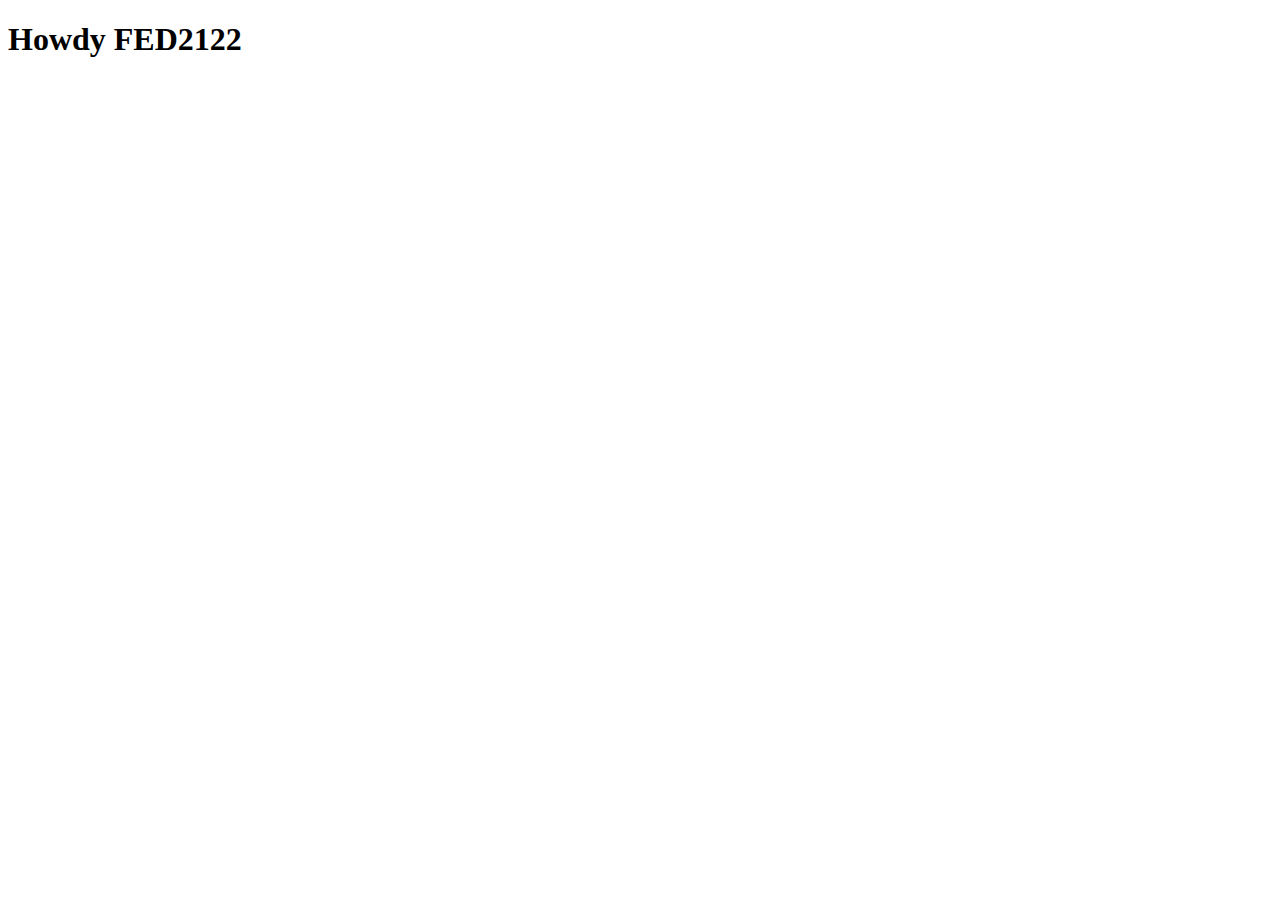
==== index.html @ b64064b4 "Add files via upload" ====
<!doctype html>
<html lang="nl">
	
<head>
	<meta charset="UTF-8">
	<meta name="author" content="jouw naam">
	<meta name="viewport" content="width=device-width, initial-scale=1">
	
	<title>Howdy FED2122</title>
	
	<link href="styles/style.css" rel="stylesheet">
	<link rel="icon" type="image/svg+xml" href="images/favicon.svg">
</head>

<body>
	<h1>Howdy FED2122</h1>

	<script src="scripts/script.js"></script>
</body>
	
</html>
---- styles/style.css ----
/* CSS Document */
*, *::after, *::before {
  box-sizing:border-box;  
}
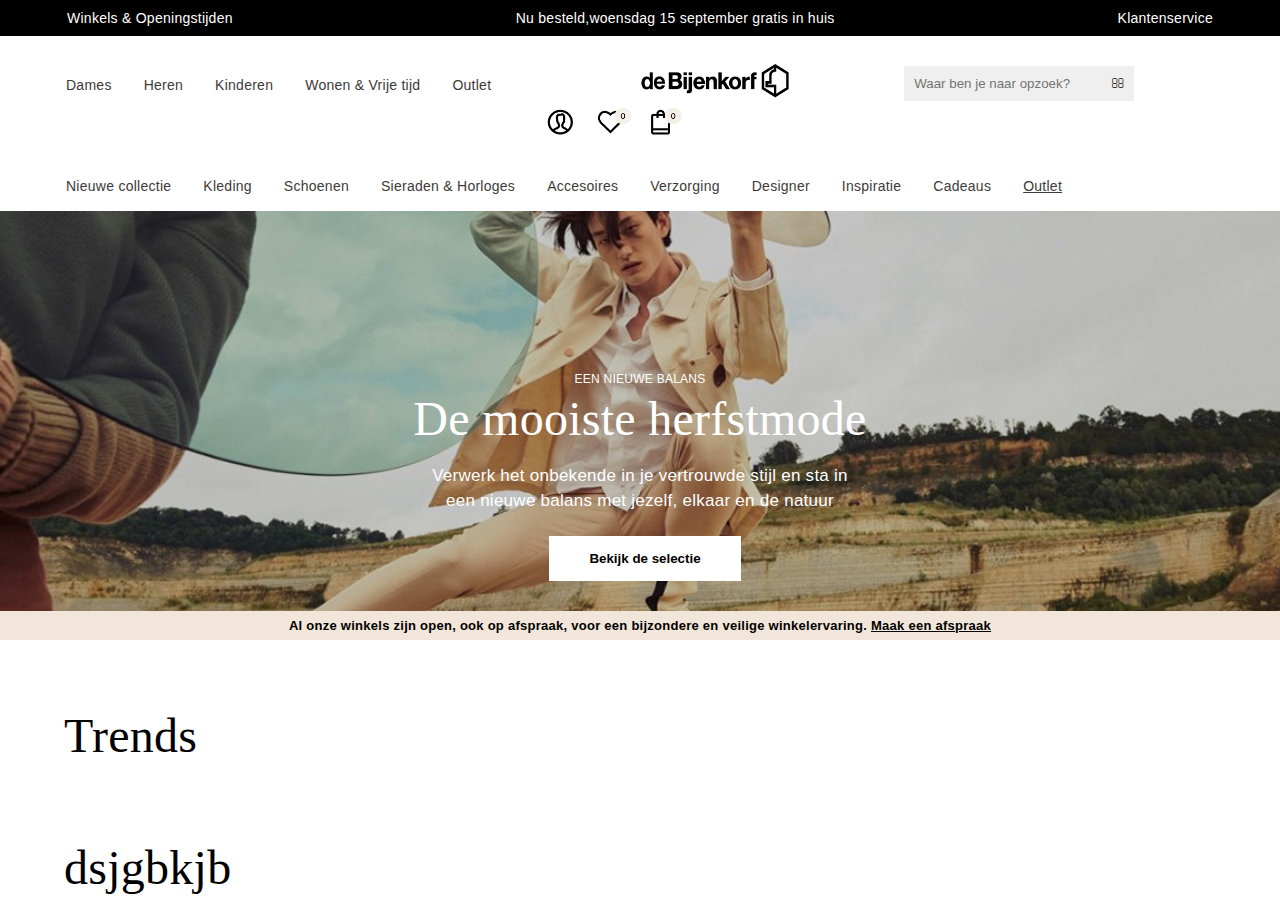
==== commit ba76f399: "Add files via upload" ====
--- a/index.html
+++ b/index.html
@@ -5,16 +5,67 @@
 	<meta charset="UTF-8">
 	<meta name="author" content="jouw naam">
 	<meta name="viewport" content="width=device-width, initial-scale=1">
-	
-	<title>Howdy FED2122</title>
-	
+	<title>Bijenkorf</title>
 	<link href="styles/style.css" rel="stylesheet">
 	<link rel="icon" type="image/svg+xml" href="images/favicon.svg">
+	<link rel="stylesheet" href="https://cdnjs.cloudflare.com/ajax/libs/font-awesome/4.7.0/css/font-awesome.min.css">
 </head>
 
 <body>
-	<h1>Howdy FED2122</h1>
+	<header>
+		<section class="top-section">
+			<a href="#">Winkels & Openingstijden</a>
+			<a href="#">Nu besteld,woensdag 15 september gratis in huis</a>
+			<a href="#">Klantenservice</a>
+		</section>
+		
+		<nav>
+			<a href="#">Dames</a>
+			<a href="#">Heren</a>
+			<a href="#">Kinderen</a>
+			<a href="#">Wonen & Vrije tijd</a>
+			<a href="#">Outlet</a>
+			<img src="images/bijenkorf-logo.png" class="logo">
+			<form>
+				<input type="text" placeholder="Waar ben je naar opzoek?" name="zoeken" class="search-bar">
+				<button type="submit"><i class="fa fa-search"></i></button>
+			</form>
+			<img src="images/nav-icons.png" class="nav-icons">
+		</nav>
 
+		<nav id="sub-nav">
+			<a href="#">Nieuwe collectie</a>
+			<a href="#">Kleding</a>
+			<a href="#">Schoenen</a>
+			<a href="#">Sieraden & Horloges</a>
+			<a href="#">Accesoires</a>
+			<a href="#">Verzorging</a>
+			<a href="#">Designer</a>
+			<a href="#">Inspiratie</a>
+			<a href="#">Cadeaus</a>
+			<a href="#"><u>Outlet</u></a>
+		</nav>
+	</header>
+	
+	<main>
+		<div class="container">
+			<img src="images/top-banner.png" id="top-banner">
+			<p id="new-balance-txt">een nieuwe balans</p>
+			<h1>De mooiste herfstmode</h1>
+			<p id="txt-under-h1">Verwerk het onbekende in je vertrouwde stijl en sta in een nieuwe balans met jezelf, elkaar en de natuur</p>
+			<button class="btn-check-selection">Bekijk de selectie</button>
+		</div>
+	</main>
+	<section>
+		Al onze winkels zijn open, ook op afspraak, voor een bijzondere en veilige winkelervaring. 
+		<a href="#">Maak een afspraak</a>
+	</section>
+	<div class="trends-container">
+		<h2>Trends</h2>
+	</div>
+	<div class="trends-container">
+		<h2>dsjgbkjb</h2>
+	</div>	
 	<script src="scripts/script.js"></script>
 </body>
 	
--- a/styles/style.css
+++ b/styles/style.css
@@ -1,5 +1,215 @@
 /* CSS Document */
 *, *::after, *::before {
   box-sizing:border-box;  
-}
-
+  margin: 0;
+  font-family: 'proxima-nova', sans-serif;
+}
+
+body {
+  margin: 0;
+  font-family: Proxima Nova,-apple-system,BlinkMacSystemFont,Segoe UI,Roboto,Helvetica Neue,Arial,sans-serif;
+  font-size: .8125rem;
+  font-weight: 400;
+  line-height: 1.5;
+  letter-spacing: .02em;
+  color: #3e3e3e;
+  background-color: #fff;
+}
+
+.top-section {
+  background-color: black;
+  display: flex;
+  justify-content: space-between;
+  margin-bottom: 25px;
+}
+
+.top-section a {
+  color: white;
+  text-align: center;
+  text-decoration: none;
+  font-family: 'proxima-nova', sans-serif;
+  font-size: .875rem;
+  line-height: 1.375rem;
+  font-weight: 300;
+  padding: 2px;
+  margin-left: 60px;
+  margin-right: 60px;
+}
+
+.top-section a:hover {
+  color: gray;
+}
+
+nav {
+  overflow: hidden;
+  margin-left: 50px;
+}
+
+nav a {
+  float: left;
+  color: #3e3a37;
+  text-align: center;
+  padding: 14px 16px;
+  text-decoration: none;
+  font-size: 14px;
+  font-family: 'proxima-nova', sans-serif;
+}
+
+nav a:hover {
+  color: gray;
+}
+
+.logo {
+  width: 170px;
+  height: 40px;
+  object-fit: cover;
+  margin-left: 10%;
+}
+
+.nav-icons {
+  display: inline-block;
+  width: 135px;
+  margin-left: 40px;
+}
+
+.topnav .search-container {
+  float: right;
+}
+
+.search-bar {
+  background-color: #EFEFEF;
+  border: none;
+  padding: 10px;
+  float: left;
+}
+
+form {
+  display: inline-block;
+  margin-left: 100px;
+}
+
+form button {
+  padding: 10px;
+  border: none;
+  border-left: none;
+  cursor: pointer;
+  float: left;
+}
+
+.search-logo {
+  width: 20px;
+}
+
+#sub-nav {
+  margin-top: 20px;
+}
+
+.container {
+  width: 100%;
+  height: 400px;
+  background-color: black;
+}
+
+#top-banner {
+  width: 100%;
+  height: 400px;
+  object-fit: cover;
+  opacity: 0.8;
+}
+
+main {
+  position: relative;
+}
+
+#new-balance-txt {
+  position: absolute;
+  top: 42%;
+  left: 50%;
+  transform: translate(-50%, -50%);
+  color: white;
+  font-size: 12px;
+  text-transform: uppercase;
+}
+
+main h1 {
+  position: absolute;
+  font-family: 'Times New Roman', Times, serif;
+  text-decoration: none;
+  font-weight: 400;
+  font-size: 3rem;
+  top: 52%;
+  left: 50%;
+  transform: translate(-50%, -50%);
+  color: white;
+}
+
+#txt-under-h1 {
+  position: absolute;
+  text-decoration: none;
+  text-align: center;
+  top: 63%;
+  width: 35%;
+  left: 50%;
+  transform: translate(-50%);
+  color: white;
+  font-size: 17px;
+}
+
+.btn-check-selection {
+  position: absolute;
+  background-color: white;
+  color: black;
+  border: none;
+  cursor: pointer;
+  margin: 5px;
+  padding: 15px;
+  top: 80%;
+  width: 15%;
+  left: 50%;
+  transform: translate(-50%);
+  display: inline-block;
+  justify-content: center;
+  font-weight: bold;
+}
+
+.btn-check-selection:hover {
+  background-color: rgb(219, 219, 219);
+  transition: .3s ease;
+}
+
+section {
+  background-color: #f1e6d9; 
+  width: 100%; 
+  padding: 5px;
+  text-align: center;
+  font-weight: bold;
+  color: black;
+}
+
+section a {
+color: black;
+}
+
+section a:hover {
+  color: grey;
+}
+
+.trends-container {
+  width: 80%;
+  position: relative;
+  left: 5%;
+  margin-top: 60px;
+  font-size: 2rem;
+}
+
+.trends-container h2 {
+  font-family: 'Times New Roman', Times, serif;
+  color: black;
+  font-weight: 400;
+}
+
+
+/* .topnav a.active {
+  background-color: #04AA6D;
+  color: white;
+} */
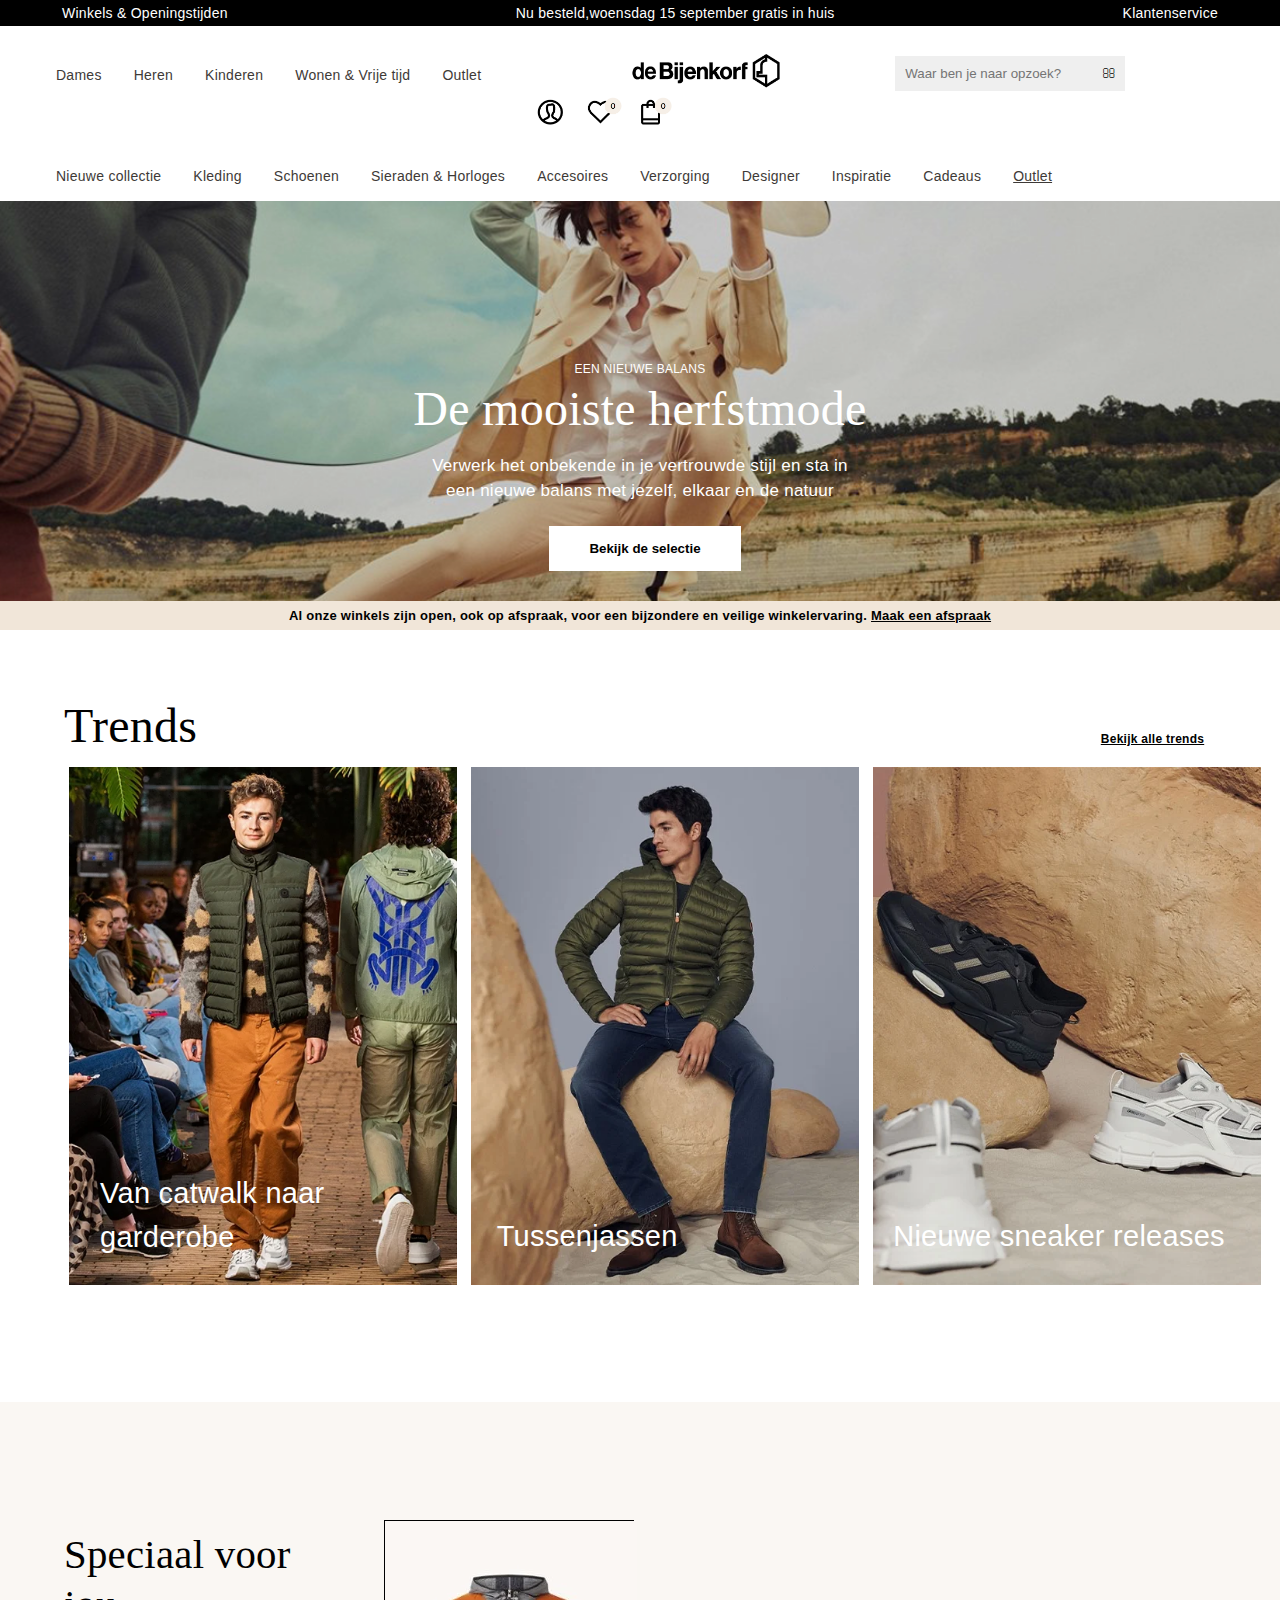
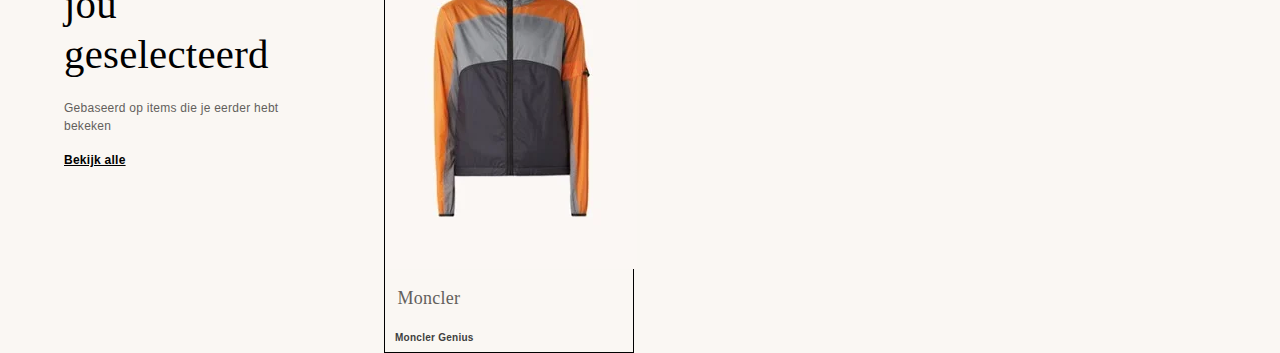
==== commit 6599bd0c: "Add files via upload" ====
--- a/index.html
+++ b/index.html
@@ -13,59 +13,106 @@
 
 <body>
 	<header>
-		<section class="top-section">
+		<section>
 			<a href="#">Winkels & Openingstijden</a>
 			<a href="#">Nu besteld,woensdag 15 september gratis in huis</a>
 			<a href="#">Klantenservice</a>
 		</section>
 		
 		<nav>
-			<a href="#">Dames</a>
-			<a href="#">Heren</a>
-			<a href="#">Kinderen</a>
-			<a href="#">Wonen & Vrije tijd</a>
-			<a href="#">Outlet</a>
-			<img src="images/bijenkorf-logo.png" class="logo">
-			<form>
-				<input type="text" placeholder="Waar ben je naar opzoek?" name="zoeken" class="search-bar">
-				<button type="submit"><i class="fa fa-search"></i></button>
-			</form>
-			<img src="images/nav-icons.png" class="nav-icons">
+			<ul>
+				<li><a href="#">Dames</a></li>
+				<li><a href="#">Heren</a></li>
+				<li><a href="#">Kinderen</a></li>
+				<li><a href="#">Wonen & Vrije tijd</a></li>
+				<li><a href="#">Outlet</a></li>
+				<li><img src="images/bijenkorf-logo.png" class="logo"></li>
+				<li>
+					<form>
+						<input type="text" placeholder="Waar ben je naar opzoek?" name="zoeken" class="search-bar">
+						<button type="submit"><i class="fa fa-search"></i></button>
+					</form>
+				</li>
+				<li><img src="images/nav-icons.png" class="nav-icons"></li>
+			</ul>
 		</nav>
 
-		<nav id="sub-nav">
-			<a href="#">Nieuwe collectie</a>
-			<a href="#">Kleding</a>
-			<a href="#">Schoenen</a>
-			<a href="#">Sieraden & Horloges</a>
-			<a href="#">Accesoires</a>
-			<a href="#">Verzorging</a>
-			<a href="#">Designer</a>
-			<a href="#">Inspiratie</a>
-			<a href="#">Cadeaus</a>
-			<a href="#"><u>Outlet</u></a>
+		<nav>
+			<ul>
+				<li><a href="#">Nieuwe collectie</a></li>
+				<li><a href="#">Kleding</a></li>
+				<li><a href="#">Schoenen</a></li>
+				<li><a href="#">Sieraden & Horloges</a></li>
+				<li><a href="#">Accesoires</a></li>
+				<li><a href="#">Verzorging</a></li>
+				<li><a href="#">Designer</a></li>
+				<li><a href="#">Inspiratie</a></li>
+				<li><a href="#">Cadeaus</a></li>
+				<li><a href="#"><u>Outlet</u></a></li>
+			</ul>
 		</nav>
 	</header>
 	
 	<main>
-		<div class="container">
+		<div>
 			<img src="images/top-banner.png" id="top-banner">
-			<p id="new-balance-txt">een nieuwe balans</p>
-			<h1>De mooiste herfstmode</h1>
-			<p id="txt-under-h1">Verwerk het onbekende in je vertrouwde stijl en sta in een nieuwe balans met jezelf, elkaar en de natuur</p>
-			<button class="btn-check-selection">Bekijk de selectie</button>
+			<span>
+				<p>een nieuwe balans</p>
+				<h1>De mooiste herfstmode</h1>
+				<p>Verwerk het onbekende in je vertrouwde stijl en sta in een nieuwe balans met jezelf, elkaar en de natuur</p>
+				<button class="btn-check-selection">Bekijk de selectie</button>
+			</span>
 		</div>
+
+		<section>
+			<p>Al onze winkels zijn open, ook op afspraak, voor een bijzondere en veilige winkelervaring.</p> 
+			<a href="#">Maak een afspraak</a>
+		</section>
+
+		<div>
+			<h2>Trends</h2>
+			<a href="#">Bekijk alle trends</a>
+		</div>
+
+		<section>
+			<!-- <div class="trend-one"> -->
+				<p>Van catwalk naar garderobe</p>
+				<img src="images/trends-item1.png">
+				
+			<!-- </div> -->
+			<!-- <div class="trend-two"> -->
+				<p>Tussenjassen</p>
+				<img src="images/trends-item2.png">
+				
+			<!-- </div> -->
+			<!-- <div class="trend-three"> -->
+				<p>Nieuwe sneaker releases</p>
+				<img src="images/trends-item3.png">
+				
+			<!-- </div> -->
+		</section>
+
+		<section>
+			<h2>Speciaal voor jou geselecteerd</h2>
+			<p>Gebaseerd op items die je eerder hebt bekeken</p>
+			<a href="#">Bekijk alle</a>
+			<div>
+				<img src="images/special4you-imgs/jacket.png">
+				<p>Moncler</p>
+				<b>Moncler Genius</b>
+			</div>
+			<!-- <div>
+				<img src="images/special4you-imgs/short.png">
+				<p>Versace</p>
+				<b>Zwemshorts met logoband en steekzakken</b>
+			</div> -->
+			<!-- <div>
+				<img src="images/special4you-imgs/sandals.png">
+			</div> -->
+		</section>
+
 	</main>
-	<section>
-		Al onze winkels zijn open, ook op afspraak, voor een bijzondere en veilige winkelervaring. 
-		<a href="#">Maak een afspraak</a>
-	</section>
-	<div class="trends-container">
-		<h2>Trends</h2>
-	</div>
-	<div class="trends-container">
-		<h2>dsjgbkjb</h2>
-	</div>	
+	
 	<script src="scripts/script.js"></script>
 </body>
 	
--- a/styles/style.css
+++ b/styles/style.css
@@ -16,14 +16,14 @@
   background-color: #fff;
 }
 
-.top-section {
+section:nth-child(1) {
   background-color: black;
   display: flex;
   justify-content: space-between;
   margin-bottom: 25px;
 }
 
-.top-section a {
+section:nth-child(1) a {
   color: white;
   text-align: center;
   text-decoration: none;
@@ -36,13 +36,12 @@
   margin-right: 60px;
 }
 
-.top-section a:hover {
+section:nth-child(1) a:hover {
   color: gray;
 }
 
 nav {
   overflow: hidden;
-  margin-left: 50px;
 }
 
 nav a {
@@ -55,6 +54,10 @@
   font-family: 'proxima-nova', sans-serif;
 }
 
+li {
+  display: inline;
+}
+
 nav a:hover {
   color: gray;
 }
@@ -100,14 +103,15 @@
   width: 20px;
 }
 
-#sub-nav {
+nav:nth-child(3) {
   margin-top: 20px;
 }
 
-.container {
+div:nth-child(1) {
   width: 100%;
   height: 400px;
   background-color: black;
+  position: relative;
 }
 
 #top-banner {
@@ -117,11 +121,7 @@
   opacity: 0.8;
 }
 
-main {
-  position: relative;
-}
-
-#new-balance-txt {
+span p:nth-child(1) {
   position: absolute;
   top: 42%;
   left: 50%;
@@ -131,7 +131,7 @@
   text-transform: uppercase;
 }
 
-main h1 {
+span h1 {
   position: absolute;
   font-family: 'Times New Roman', Times, serif;
   text-decoration: none;
@@ -143,7 +143,7 @@
   color: white;
 }
 
-#txt-under-h1 {
+span p:nth-child(3) {
   position: absolute;
   text-decoration: none;
   text-align: center;
@@ -177,7 +177,7 @@
   transition: .3s ease;
 }
 
-section {
+section:nth-child(2) {
   background-color: #f1e6d9; 
   width: 100%; 
   padding: 5px;
@@ -186,30 +186,149 @@
   color: black;
 }
 
+section:nth-child(2) p {
+  display: inline;
+}
+
 section a {
 color: black;
 }
 
-section a:hover {
+section:nth-child(2) a:hover {
   color: grey;
 }
 
-.trends-container {
-  width: 80%;
+div:nth-child(3) {
+  display: flex;
+  width: 81%;
   position: relative;
   left: 5%;
   margin-top: 60px;
   font-size: 2rem;
 }
 
-.trends-container h2 {
+div:nth-child(3) h2 {
   font-family: 'Times New Roman', Times, serif;
   color: black;
   font-weight: 400;
 }
 
-
-/* .topnav a.active {
-  background-color: #04AA6D;
-  color: white;
-} */
+div:nth-child(3) a {
+  position: absolute; 
+  font-size: 12px;
+  margin-top: 40px;
+  left: 100%;
+  width: 115px;
+  color: black;
+  font-weight: bold;
+}
+
+div:nth-child(3) a:hover {
+  color: gray;
+}
+
+section:nth-child(4) {
+  position: absolute;
+  left: 5%;
+}
+
+section:nth-child(4) img {
+  /* position: relative; */
+  width: 398px;
+  padding: 5px;
+  /* filter: brightness(80%); */
+}
+
+section:nth-child(4) p {
+  position: absolute;
+}
+
+section:nth-child(4) p:nth-child(1) {
+  top: 77%;
+  left: 3%;
+  color: white;
+  font-size: 29px;
+  width: 20%;
+}
+
+section:nth-child(4) p:nth-child(3) {
+  top: 85%;
+  left: 36%;
+  color: white;
+  font-size: 29px;
+}
+
+section:nth-child(4) p:nth-child(5) {
+  top: 85%;
+  left: 69%;
+  color: white;
+  font-size: 29px;
+}
+
+section:nth-child(5) {
+  /* display: flex; */
+  width: 100%;
+  position: relative;
+  margin-top: 50%;
+  font-size: 1.7rem;
+  background-color: #FAF7F3;
+  /* padding-top: 100px; */
+}
+
+section:nth-child(5) h2 {
+  position: relative;
+  font-family: 'Times New Roman', Times, serif;
+  color: black;
+  font-weight: 400;
+  left: 5%;
+  width: 20.5%;
+  line-height: 50px;
+  padding-top: 10%;
+}
+
+section:nth-child(5) p {
+  font-size: 12px;
+  position: relative;
+  color: #635f5c;
+  left: 5%;
+  margin-top: 1.5%;
+  width: 19%;
+}
+
+section:nth-child(5) a {
+  font-size: 12px;
+  position: relative;
+  color: black;
+  left: 5%;
+  margin-top: 13%;
+  font-weight: bold;
+}
+
+section:nth-child(5) div {
+  border: 1px solid black;
+  width: 250px;
+  /* display: inline-block; */
+  margin-left: 30%;
+  margin-top: -20%;
+}
+
+section:nth-child(5) div p {
+  font-family: 'Times New Roman', Times, serif;
+  font-size: 18px;
+}
+
+section:nth-child(5) div:nth-child(1) {
+  /* border: 1px solid black; */
+  width: 250px;
+  /* display: inline-block; */
+  margin-left: 50%;
+  margin-top: -20%;
+}
+
+
+section:nth-child(5) div b{
+  font-size: 10px;
+  margin-left: 10px;
+}
+
+
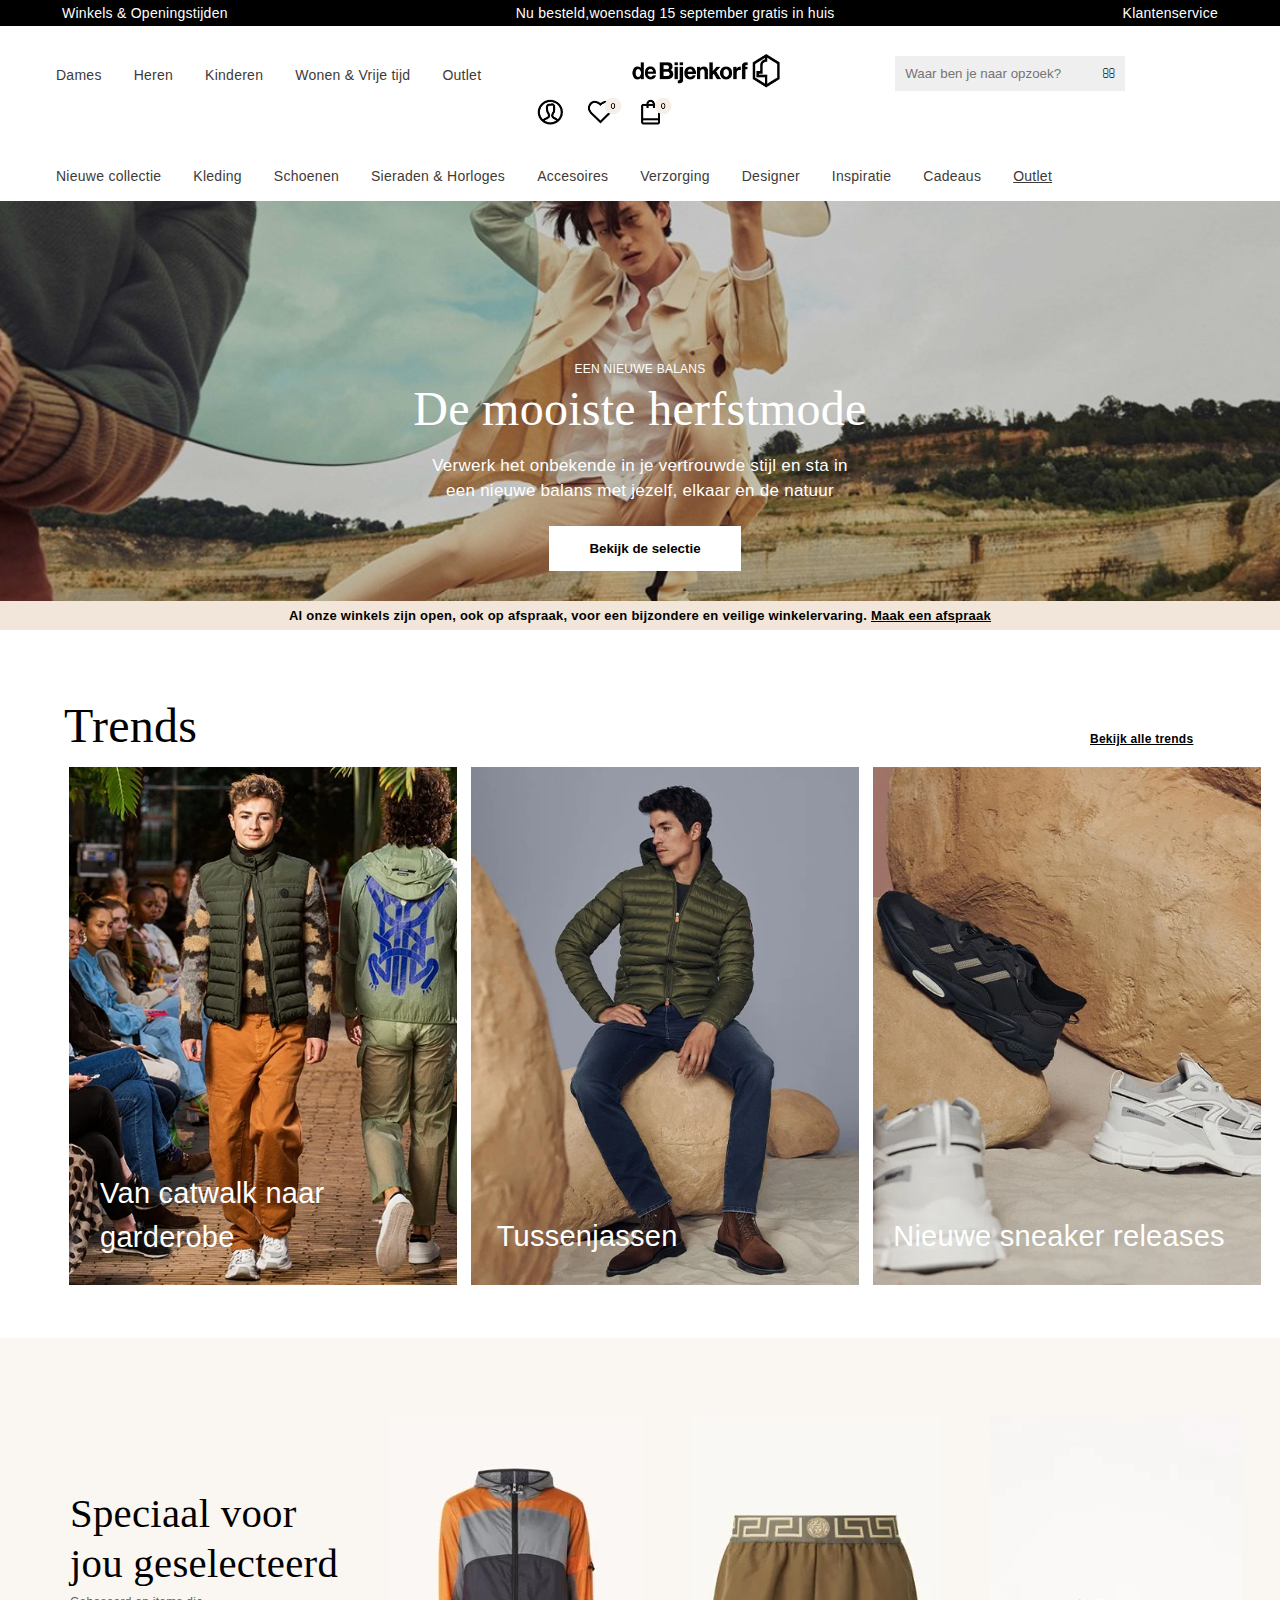
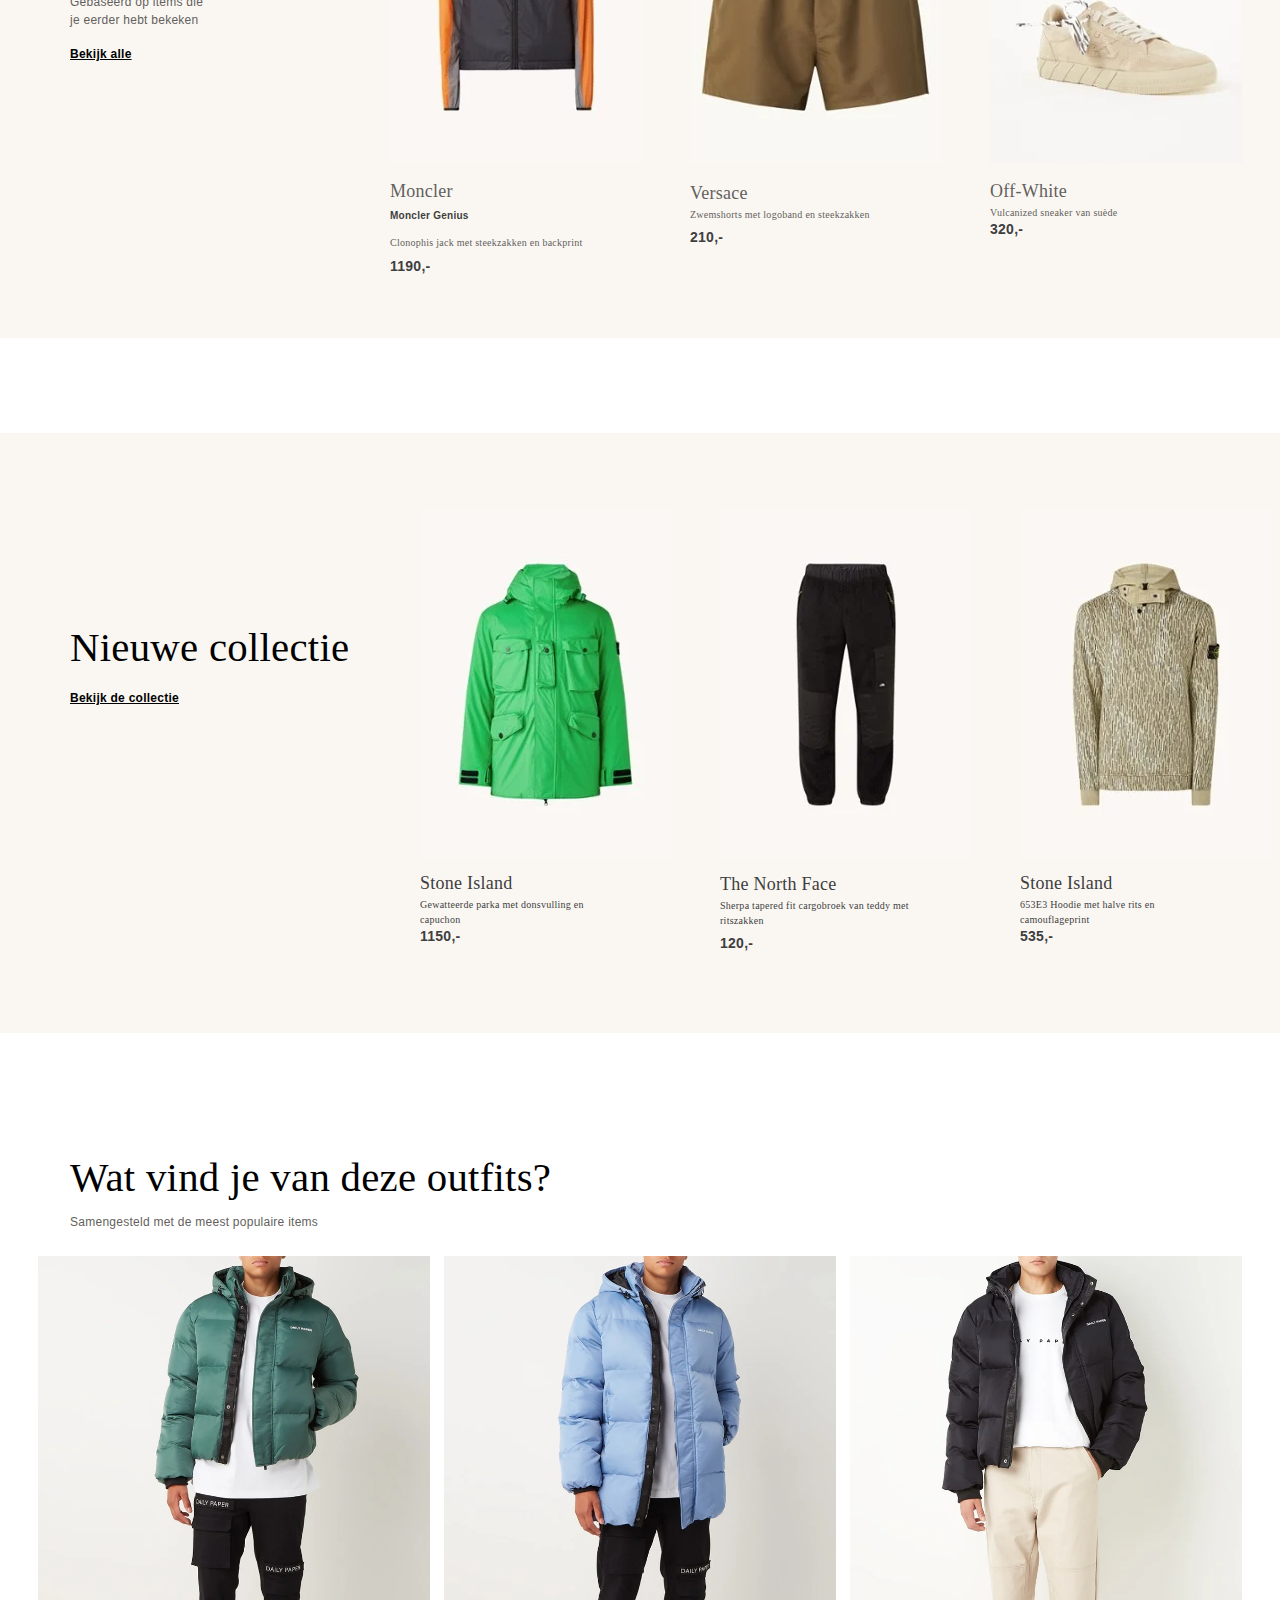
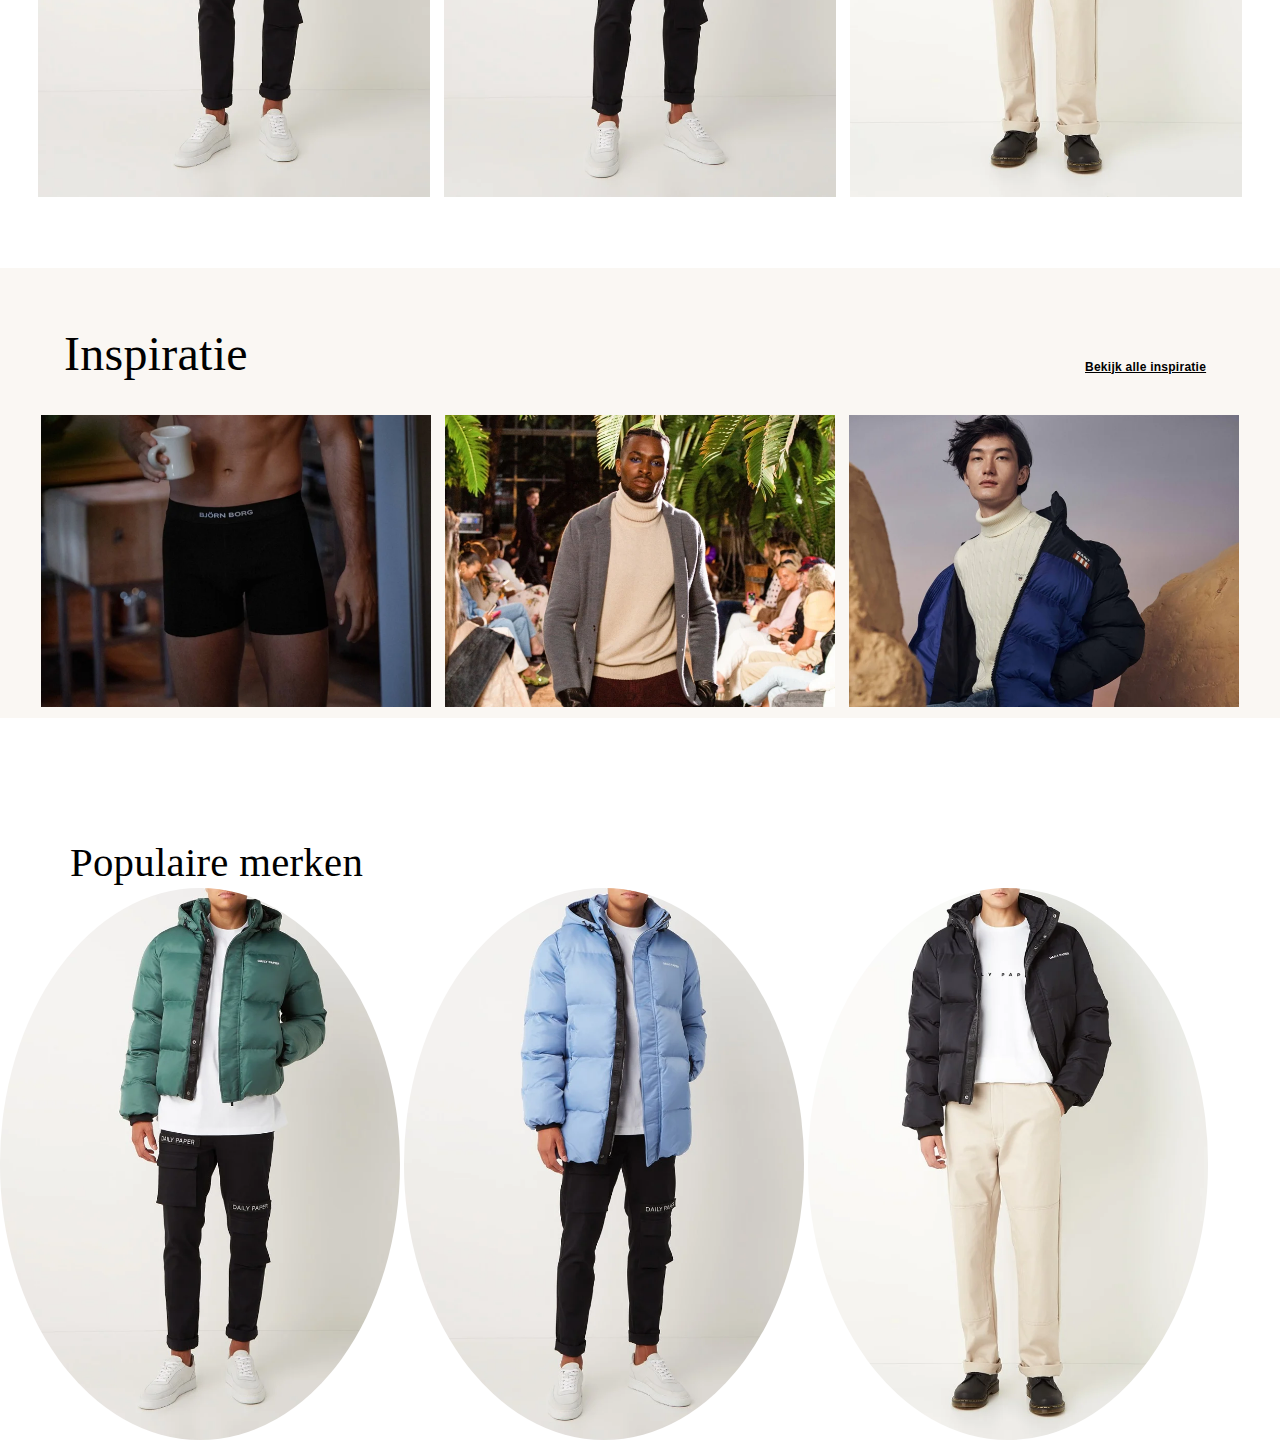
==== commit 0236922a: "Add files via upload" ====
--- a/index.html
+++ b/index.html
@@ -75,42 +75,103 @@
 		</div>
 
 		<section>
-			<!-- <div class="trend-one"> -->
-				<p>Van catwalk naar garderobe</p>
-				<img src="images/trends-item1.png">
+			<p>Van catwalk naar garderobe</p>
+			<img src="images/trends-item1.png">
 				
-			<!-- </div> -->
-			<!-- <div class="trend-two"> -->
-				<p>Tussenjassen</p>
-				<img src="images/trends-item2.png">
+			<p>Tussenjassen</p>
+			<img src="images/trends-item2.png">
 				
-			<!-- </div> -->
-			<!-- <div class="trend-three"> -->
-				<p>Nieuwe sneaker releases</p>
-				<img src="images/trends-item3.png">
-				
-			<!-- </div> -->
+			<p>Nieuwe sneaker releases</p>
+			<img src="images/trends-item3.png">
 		</section>
 
 		<section>
-			<h2>Speciaal voor jou geselecteerd</h2>
-			<p>Gebaseerd op items die je eerder hebt bekeken</p>
-			<a href="#">Bekijk alle</a>
+			<article>
+				<h2>Speciaal voor jou geselecteerd</h2>
+				<p>Gebaseerd op items die je eerder hebt bekeken</p>
+				<a href="#">Bekijk alle</a>
+			</article>
 			<div>
 				<img src="images/special4you-imgs/jacket.png">
 				<p>Moncler</p>
 				<b>Moncler Genius</b>
+				<p>Clonophis jack met steekzakken en backprint</p>
+				<b>1190,-</b>
 			</div>
-			<!-- <div>
+			<div>
 				<img src="images/special4you-imgs/short.png">
 				<p>Versace</p>
-				<b>Zwemshorts met logoband en steekzakken</b>
-			</div> -->
-			<!-- <div>
-				<img src="images/special4you-imgs/sandals.png">
-			</div> -->
+				<p>Zwemshorts met logoband en steekzakken</p>
+				<b>210,-</b>
+			</div>
+			<div>
+				<img src="images/special4you-imgs/shoes.png">
+				<p>Off-White</p>
+				<p>Vulcanized sneaker van suède</p>
+				<b>320,-</b>
+			</div>
 		</section>
 
+		<section>
+			<article>
+				<h2>Nieuwe collectie</h2>
+				<a href="#">Bekijk de collectie</a>
+			</article>
+			<div>
+				<img src="images/new-collection/green-jacket.png">
+				<p>Stone Island</p>
+				<p>Gewatteerde parka met donsvulling en capuchon</p>
+				<b>1150,-</b>
+			</div>
+			<div>
+				<img src="images/new-collection/joggers.png">
+				<p>The North Face</p>
+				<p>Sherpa tapered fit cargobroek van teddy met ritszakken</p>
+				<b>120,-</b>
+			</div>
+			<div>
+				<img src="images/new-collection/hoodie.png">
+				<p>Stone Island</p>
+				<p>653E3 Hoodie met halve rits en camouflageprint</p>
+				<b>535,-</b>
+			</div>
+		</section>
+
+		<section>
+			<article>
+				<h2>Wat vind je van deze outfits?</h2>
+				<p>Samengesteld met de meest populaire items</p>
+			</article>
+		</section>
+		<div>
+			<img src="images/outfits/darkgreen-jacket.png">
+			<img src="images/outfits/blue-jacket.png">
+			<img src="images/outfits/black-jacket.png">
+		</div>
+
+		<section>
+			<article>
+				<h2>Inspiratie</h2>
+				<a href="#">Bekijk alle inspiratie</a>
+			</article>
+
+			<div>
+				<img src="images/inspiration/boxer.png">
+				<img src="images/inspiration/model.png">
+				<img src="images/inspiration/second-model.png">
+			</div>
+		</section>
+
+		<section>
+			<article>
+				<h2>Populaire merken</h2>
+			</article>
+		</section>
+		<div>
+			<img src="images/outfits/darkgreen-jacket.png">
+			<img src="images/outfits/blue-jacket.png">
+			<img src="images/outfits/black-jacket.png">
+		</div>
 	</main>
 	
 	<script src="scripts/script.js"></script>
--- a/styles/style.css
+++ b/styles/style.css
@@ -37,7 +37,7 @@
 }
 
 section:nth-child(1) a:hover {
-  color: gray;
+  color: rgb(71, 65, 65);
 }
 
 nav {
@@ -200,9 +200,10 @@
 
 div:nth-child(3) {
   display: flex;
-  width: 81%;
-  position: relative;
-  left: 5%;
+  width: 100%;
+  /* position: relative; */
+  justify-content: space-between;
+  /* margin-left: 5%; */
   margin-top: 60px;
   font-size: 2rem;
 }
@@ -211,14 +212,16 @@
   font-family: 'Times New Roman', Times, serif;
   color: black;
   font-weight: 400;
+  margin-left: 5%;
 }
 
 div:nth-child(3) a {
-  position: absolute; 
+  /* display: flex; */
+  justify-content: space-between;
   font-size: 12px;
   margin-top: 40px;
-  left: 100%;
-  width: 115px;
+  /* left: 100%; */
+  width: 190px;
   color: black;
   font-weight: bold;
 }
@@ -266,69 +269,302 @@
 }
 
 section:nth-child(5) {
-  /* display: flex; */
-  width: 100%;
-  position: relative;
-  margin-top: 50%;
+  display: flex;
+  width: 100%;
+  margin-top: 45%;
   font-size: 1.7rem;
   background-color: #FAF7F3;
+  height: 600px;
   /* padding-top: 100px; */
 }
 
-section:nth-child(5) h2 {
-  position: relative;
-  font-family: 'Times New Roman', Times, serif;
-  color: black;
-  font-weight: 400;
-  left: 5%;
-  width: 20.5%;
+section:nth-child(5) article h2 {
+  display: flex;
+  font-family: 'Times New Roman', Times, serif;
+  color: black;
+  font-weight: 400;
+  /* left: 5%; */
+  width: 270px;
   line-height: 50px;
-  padding-top: 10%;
+  margin-top: 30%;
 }
 
 section:nth-child(5) p {
   font-size: 12px;
-  position: relative;
   color: #635f5c;
-  left: 5%;
   margin-top: 1.5%;
-  width: 19%;
-}
-
-section:nth-child(5) a {
-  font-size: 12px;
-  position: relative;
+  width: 52%;
+}
+
+section:nth-child(5) article a {
+  font-size: 12px;
   color: black;
   left: 5%;
   margin-top: 13%;
   font-weight: bold;
 }
 
+section article {
+  margin-left: 70px;
+  display: inline-block;
+  margin-top: 70px;
+}
+
 section:nth-child(5) div {
-  border: 1px solid black;
-  width: 250px;
-  /* display: inline-block; */
-  margin-left: 30%;
-  margin-top: -20%;
-}
-
-section:nth-child(5) div p {
-  font-family: 'Times New Roman', Times, serif;
-  font-size: 18px;
-}
-
-section:nth-child(5) div:nth-child(1) {
+  display: inline-block;
+  /* justify-content: space-between; */
   /* border: 1px solid black; */
   width: 250px;
   /* display: inline-block; */
-  margin-left: 50%;
-  margin-top: -20%;
-}
-
-
-section:nth-child(5) div b{
+  /* margin-left: 30%; */
+  margin-top: 6%;
+  margin-left: 50px;
+}
+
+section:nth-child(5) div p {
+  font-family: 'Times New Roman', Times, serif;
+  font-size: 18px;
+  margin-bottom: -15px;
+}
+
+section:nth-child(5) div p:nth-child(4) {
+  font-family: 'Times New Roman', Times, serif;
   font-size: 10px;
-  margin-left: 10px;
-}
-
-
+  margin-bottom: -8px;
+  width: 200px;
+}
+
+section:nth-child(5) div p:nth-child(3) {
+  font-family: 'Times New Roman', Times, serif;
+  font-size: 10px;
+  /* margin-bottom: -8px; */
+  width: 200px;
+  margin-top: 15px;
+}
+
+section:nth-child(5) div b:nth-child(5) {
+  /* font-family: 'Times New Roman', Times, serif; */
+  font-size: 14px;
+  /* margin-top: 100px; */
+  /* width: 200px; */
+  font-weight: bold;
+}
+
+/* section:nth-child(5) div:nth-child(1) { */
+  /* border: 1px solid black; */
+  /* width: 250px; */
+  /* display: inline-block; */
+  /* margin-left: 50%;
+  margin-top: -20%; */
+/* } */
+
+
+section:nth-child(5) div b:nth-child(3){
+  font-size: 10px;
+  /* margin-left: 10px; */
+}
+
+section:nth-child(5) div b:nth-child(4){
+  font-size: 14px;
+  font-weight: bold;
+}
+
+section:nth-child(6) {
+  display: flex;
+  width: 100%;
+  margin-top: 95px;
+  font-size: 1.7rem;
+  background-color: #FAF7F3;
+  height: 600px;
+}
+
+section:nth-child(6) article a {
+  font-size: 12px;
+  color: black;
+  left: 5%;
+  margin-top: 13%;
+  font-weight: bold;
+}
+
+section:nth-child(6) article h2 {
+  display: flex;
+  font-family: 'Times New Roman', Times, serif;
+  color: black;
+  font-weight: 400;
+  left: 5%;
+  width: 300px;
+  line-height: 50px;
+  margin-top: 40%;
+}
+
+section:nth-child(6) div {
+  display: inline-block;
+  /* justify-content: space-between; */
+  /* border: 1px solid black; */
+  width: 250px;
+  /* display: inline-block; */
+  /* margin-left: 30%; */
+  margin-top: 6%;
+  margin-left: 50px;
+}
+
+section:nth-child(6) div p {
+  font-family: 'Times New Roman', Times, serif;
+  font-size: 18px;
+  margin-bottom: -15px;
+}
+
+section:nth-child(6) div p:nth-child(4) {
+  font-family: 'Times New Roman', Times, serif;
+  font-size: 10px;
+  margin-bottom: -8px;
+  width: 200px;
+}
+
+section:nth-child(6) div p:nth-child(3) {
+  font-family: 'Times New Roman', Times, serif;
+  font-size: 10px;
+  /* margin-bottom: -8px; */
+  width: 200px;
+  margin-top: 15px;
+}
+
+section:nth-child(6) div b:nth-child(5) {
+  /* font-family: 'Times New Roman', Times, serif; */
+  font-size: 14px;
+  /* margin-top: 100px; */
+  /* width: 200px; */
+  font-weight: bold;
+}
+
+/* section:nth-child(5) div:nth-child(1) { */
+  /* border: 1px solid black; */
+  /* width: 250px; */
+  /* display: inline-block; */
+  /* margin-left: 50%;
+  margin-top: -20%; */
+/* } */
+
+
+section:nth-child(6) div b:nth-child(3){
+  font-size: 10px;
+  /* margin-left: 10px; */
+}
+
+section:nth-child(6) div b:nth-child(4){
+  font-size: 14px;
+  font-weight: bold;
+}
+
+section:nth-child(7) {
+  display: flex;
+  width: 100%;
+  /* margin-top: px; */
+  font-size: 1.7rem;
+  /* padding-top: 100px; */
+}
+
+section:nth-child(7) article h2 {
+  display: flex;
+  font-family: 'Times New Roman', Times, serif;
+  color: black;
+  font-weight: 400;
+  left: 5%;
+  width: 500px;
+  line-height: 50px;
+  padding-top: 10%;
+}
+
+section:nth-child(7) p {
+  font-size: 12px;
+  color: #635f5c;
+  margin-top: 10px;
+}
+
+div:nth-child(8) img {
+  /* position: relative; */
+  width: 402px;
+  padding: 5px;
+  /* display: flex; */
+  /* justify-content: center; */
+  /* filter: brightness(80%); */
+  
+}
+
+div:nth-child(8) {
+  /* width: 50%; */
+  margin-top: 20px;
+  text-align: center;
+}
+
+section:nth-child(9) {
+  background-color: #FAF7F3;
+}
+
+section:nth-child(9) div {
+  text-align: center;
+}
+
+section:nth-child(9) div img {
+  width: 400px;
+  padding: 5px;
+}
+
+section:nth-child(9) article {
+  display: flex;
+  width: 100%;
+  /* position: relative; */
+  justify-content: space-between;
+  margin-left: 0;
+  margin-top: 60px;
+  font-size: 2rem;
+  margin-bottom: 20px;
+}
+
+section:nth-child(9) article h2 {
+  font-family: 'Times New Roman', Times, serif;
+  color: black;
+  font-weight: 400;
+  margin-left: 5%;
+  margin-top: 50px;
+  /* width: 500px; */
+  /* line-height: 50px; */
+  /* padding-top: 10%; */
+}
+
+section:nth-child(9) article a {
+  font-size: 12px;
+  margin-top: 90px;
+  /* left: 100%; */
+  width: 195px;
+  color: black;
+  font-weight: bold;
+}
+
+section:nth-child(9) article a:hover{
+  color: gray;
+}
+
+section:nth-child(10) {
+  display: flex;
+  width: 100%;
+  /* margin-top: px; */
+  font-size: 1.7rem;
+  /* padding-top: 100px; */
+}
+
+section:nth-child(10) article h2 {
+  display: flex;
+  font-family: 'Times New Roman', Times, serif;
+  color: black;
+  font-weight: 400;
+  left: 5%;
+  width: 500px;
+  line-height: 50px;
+  padding-top: 10%;
+}
+
+div:nth-child(11) img {
+  width: 400px;
+  border-radius: 50%;
+}
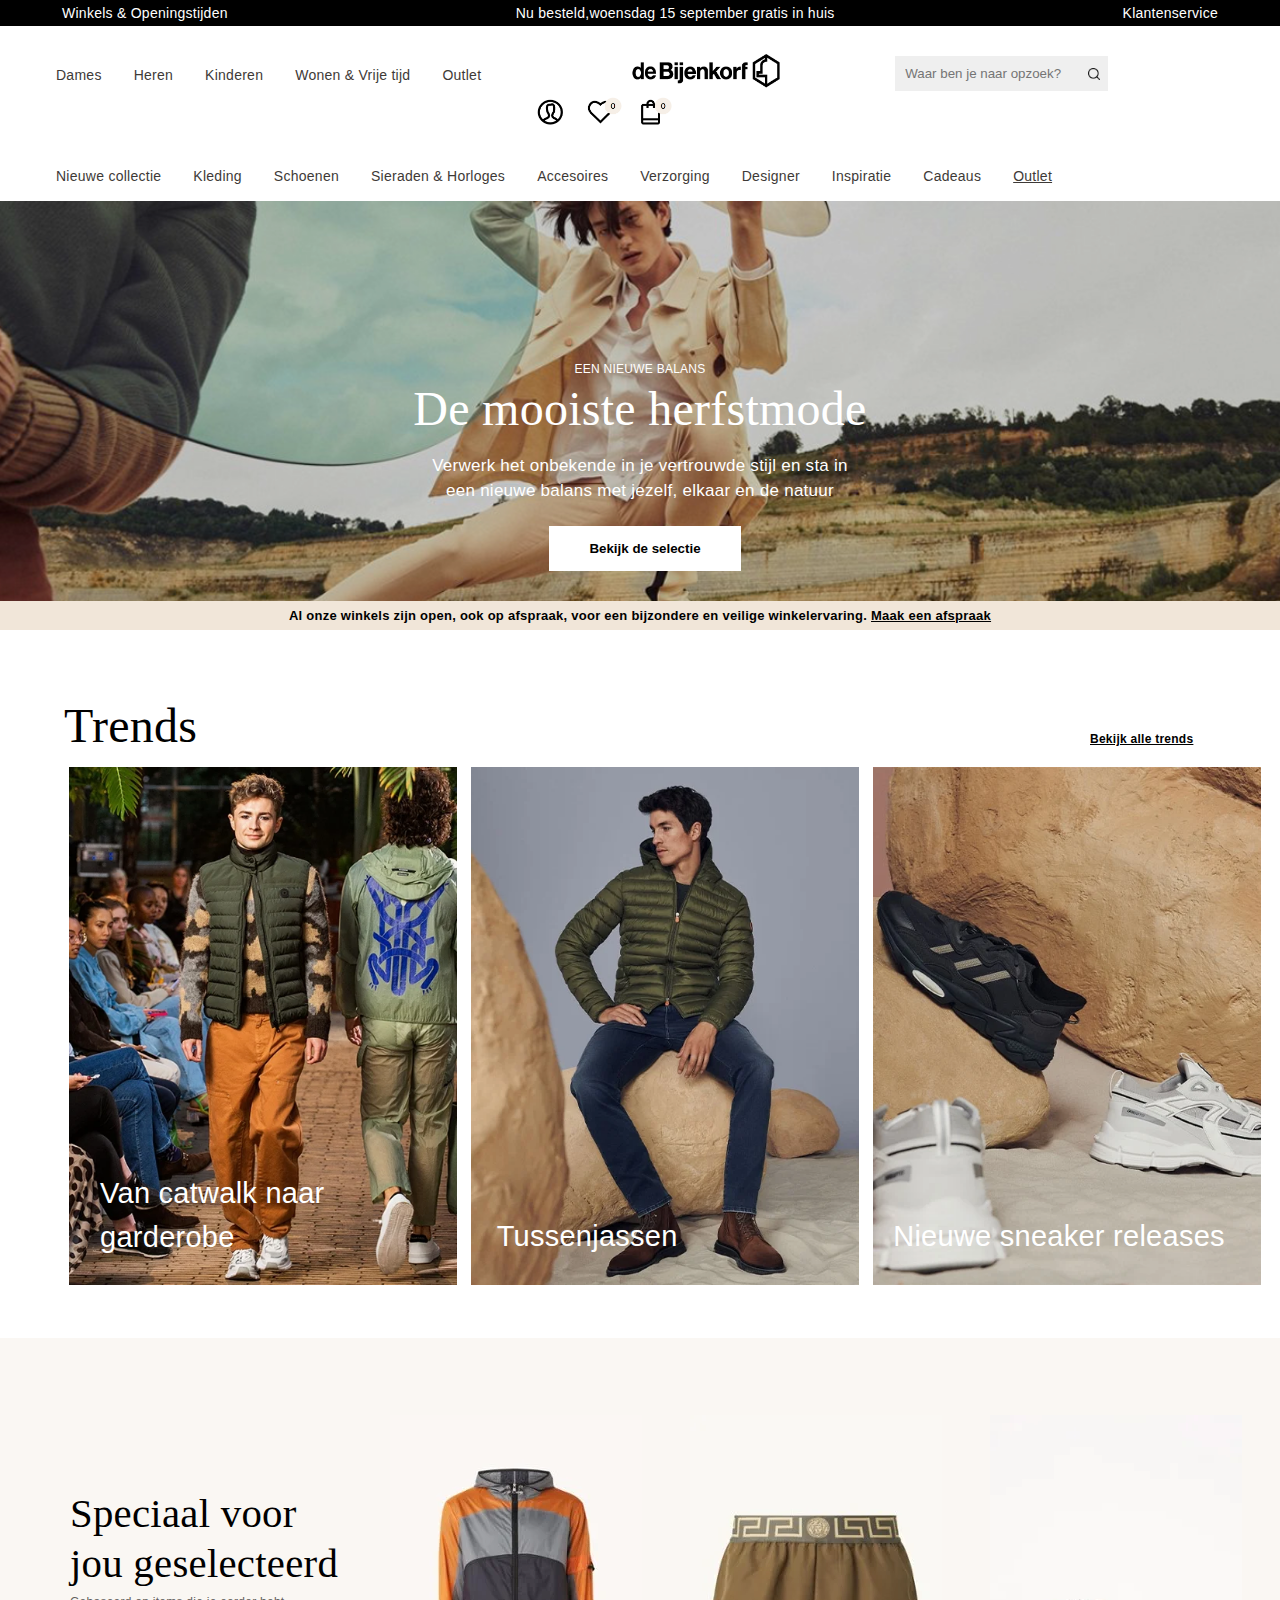
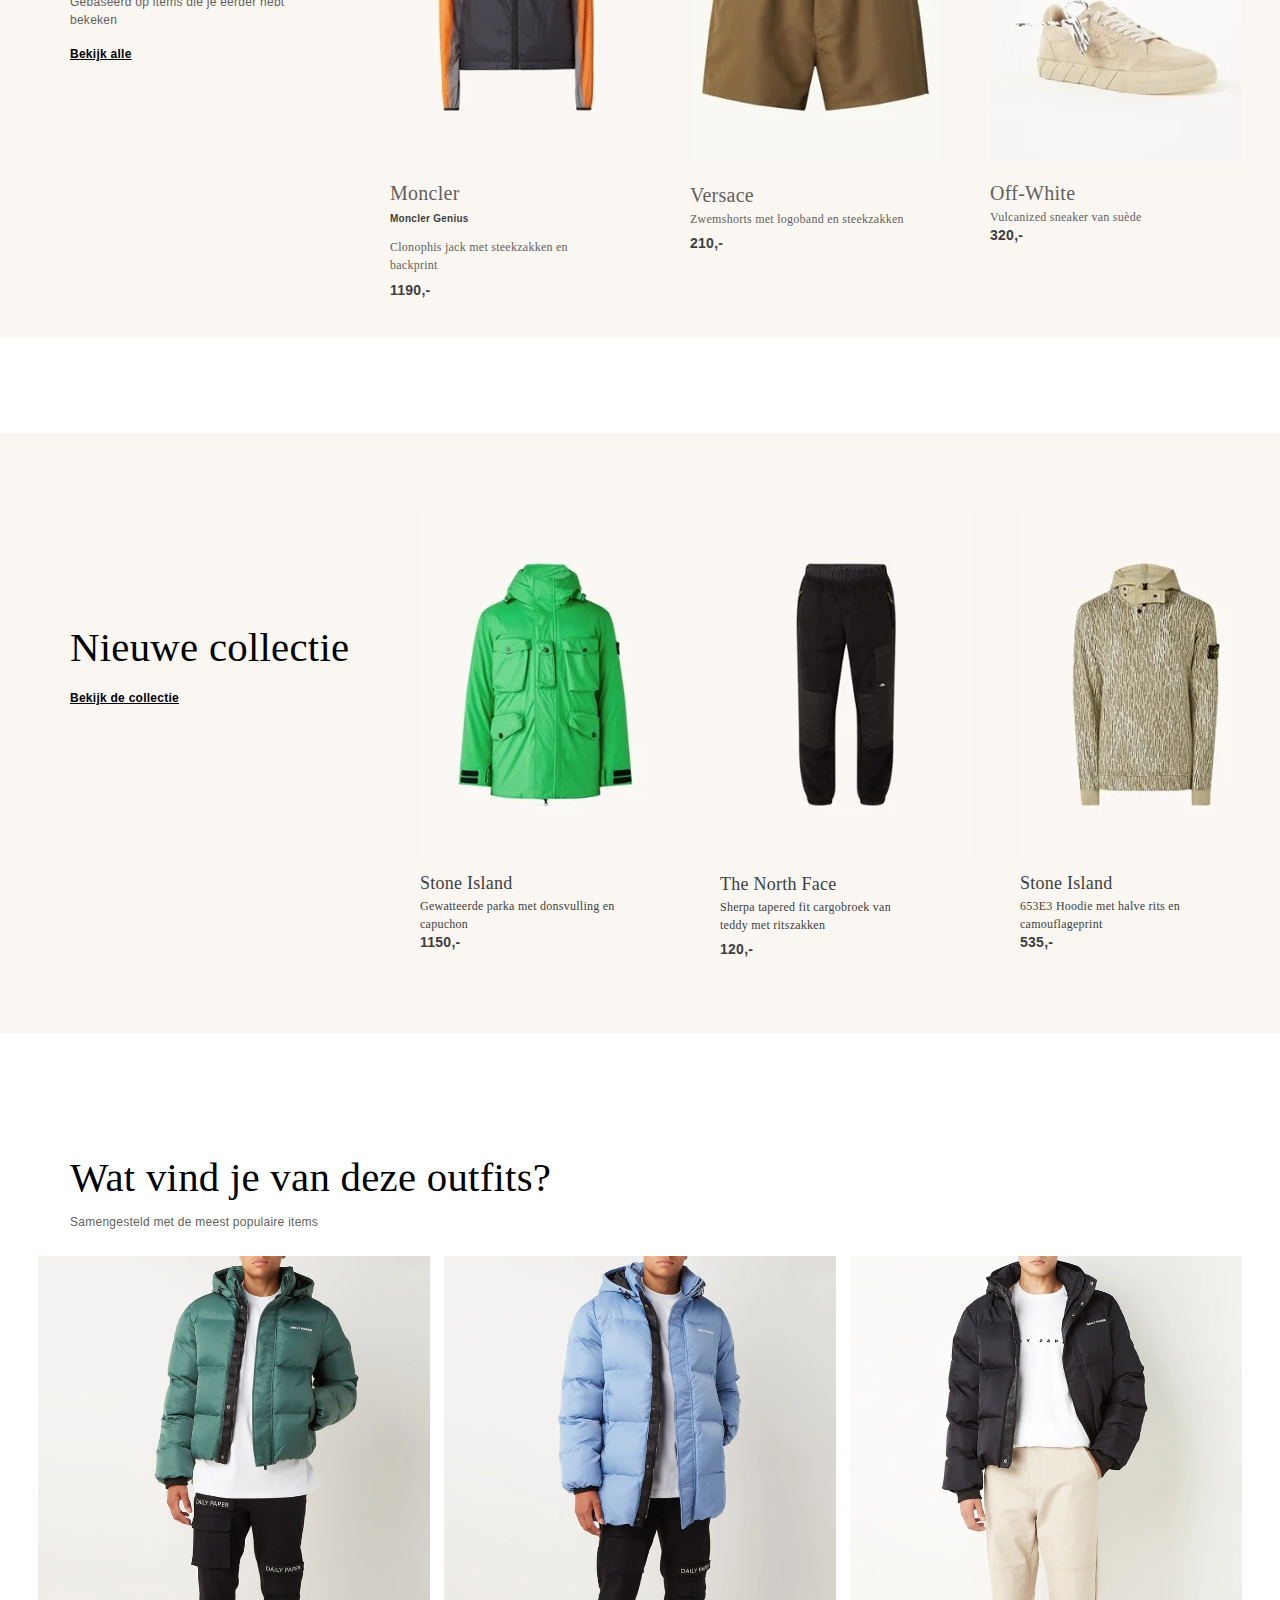
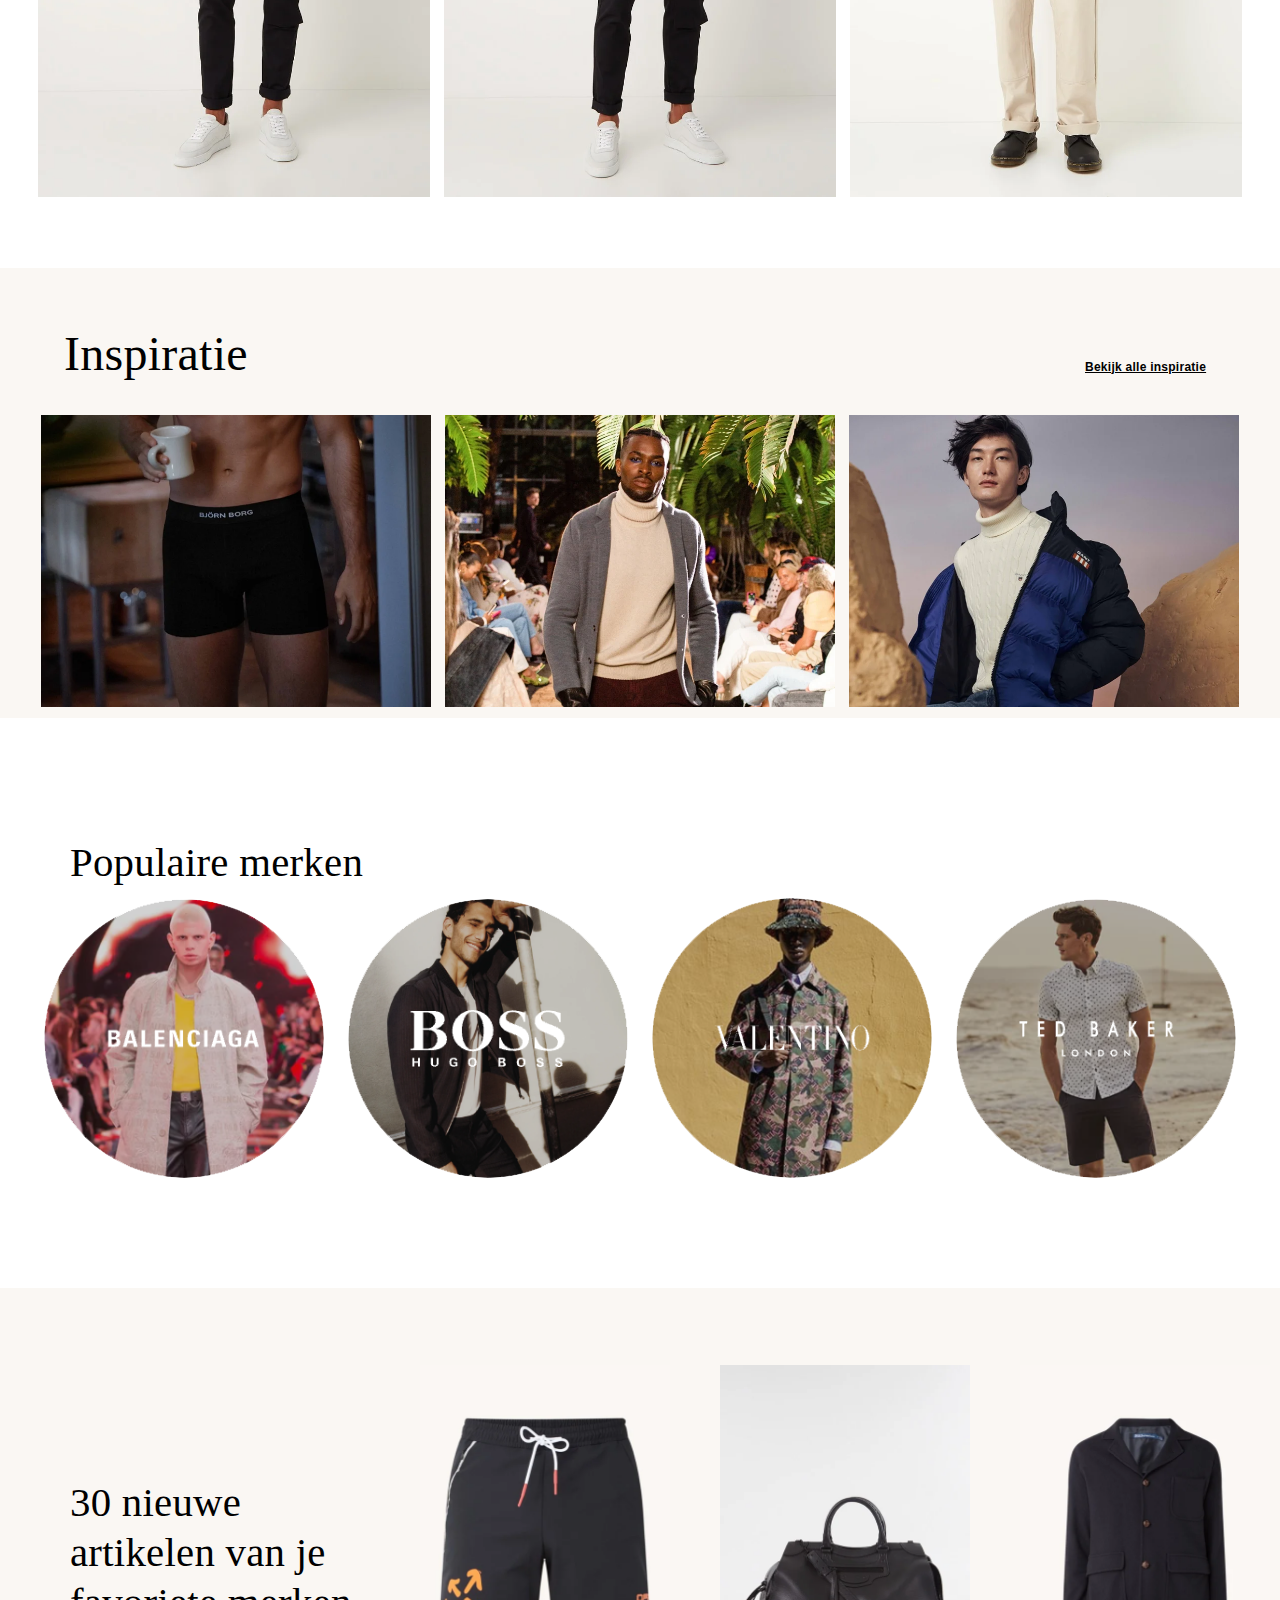
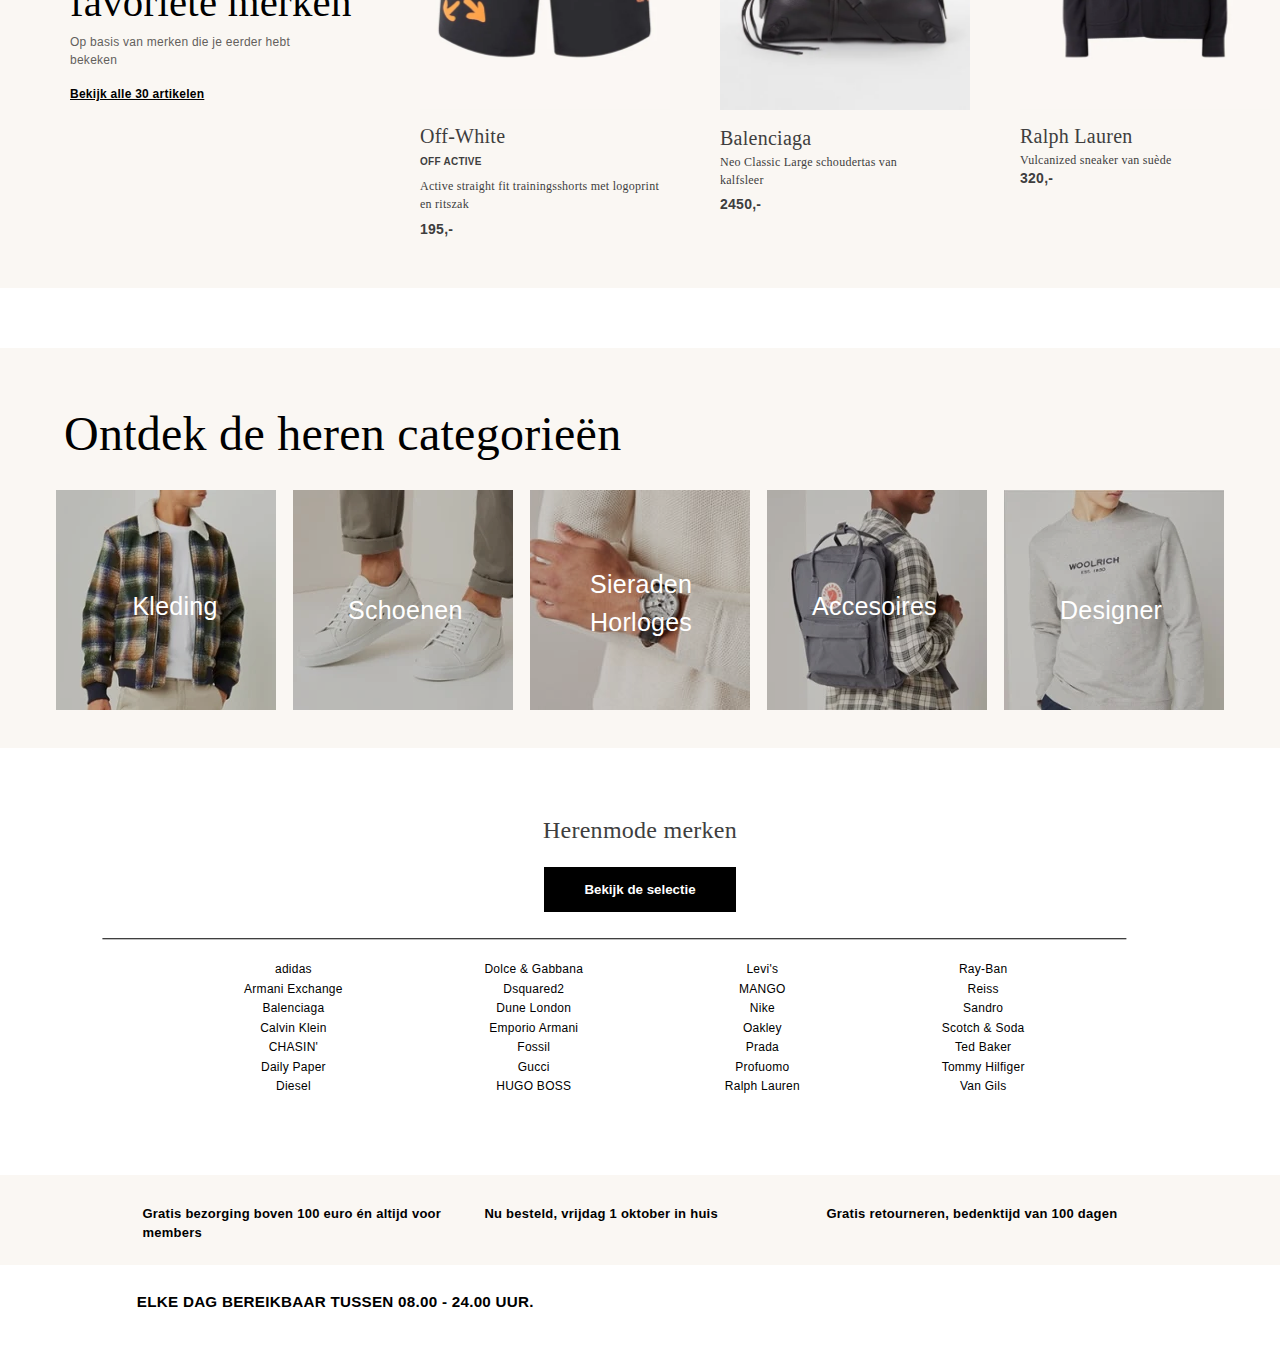
==== commit d4f0ef43: "Add files via upload" ====
--- a/index.html
+++ b/index.html
@@ -30,7 +30,7 @@
 				<li>
 					<form>
 						<input type="text" placeholder="Waar ben je naar opzoek?" name="zoeken" class="search-bar">
-						<button type="submit"><i class="fa fa-search"></i></button>
+						<button type="submit"><img src="images/search-logo.png"></i></button>
 					</form>
 				</li>
 				<li><img src="images/nav-icons.png" class="nav-icons"></li>
@@ -40,7 +40,7 @@
 		<nav>
 			<ul>
 				<li><a href="#">Nieuwe collectie</a></li>
-				<li><a href="#">Kleding</a></li>
+				<li><a href="kleding.html">Kleding</a></li>
 				<li><a href="#">Schoenen</a></li>
 				<li><a href="#">Sieraden & Horloges</a></li>
 				<li><a href="#">Accesoires</a></li>
@@ -76,13 +76,13 @@
 
 		<section>
 			<p>Van catwalk naar garderobe</p>
-			<img src="images/trends-item1.png">
+			<a href="#"><img src="images/trends-item1.png"></a>
 				
 			<p>Tussenjassen</p>
-			<img src="images/trends-item2.png">
+			<a href="#"><img src="images/trends-item2.png"></a>
 				
 			<p>Nieuwe sneaker releases</p>
-			<img src="images/trends-item3.png">
+			<a href="#"><img src="images/trends-item3.png"></a>
 		</section>
 
 		<section>
@@ -92,20 +92,20 @@
 				<a href="#">Bekijk alle</a>
 			</article>
 			<div>
-				<img src="images/special4you-imgs/jacket.png">
+				<a href="#"><img src="images/special4you-imgs/jacket.png"></a>
 				<p>Moncler</p>
 				<b>Moncler Genius</b>
 				<p>Clonophis jack met steekzakken en backprint</p>
 				<b>1190,-</b>
 			</div>
 			<div>
-				<img src="images/special4you-imgs/short.png">
+				<a href="#"><img src="images/special4you-imgs/short.png"></a>
 				<p>Versace</p>
 				<p>Zwemshorts met logoband en steekzakken</p>
 				<b>210,-</b>
 			</div>
 			<div>
-				<img src="images/special4you-imgs/shoes.png">
+				<a href="#"><img src="images/special4you-imgs/shoes.png"></a>
 				<p>Off-White</p>
 				<p>Vulcanized sneaker van suède</p>
 				<b>320,-</b>
@@ -118,19 +118,19 @@
 				<a href="#">Bekijk de collectie</a>
 			</article>
 			<div>
-				<img src="images/new-collection/green-jacket.png">
+				<a href="#"><img src="images/new-collection/green-jacket.png"></a>
 				<p>Stone Island</p>
 				<p>Gewatteerde parka met donsvulling en capuchon</p>
 				<b>1150,-</b>
 			</div>
 			<div>
-				<img src="images/new-collection/joggers.png">
+				<a href="#"><img src="images/new-collection/joggers.png"></a>
 				<p>The North Face</p>
 				<p>Sherpa tapered fit cargobroek van teddy met ritszakken</p>
 				<b>120,-</b>
 			</div>
 			<div>
-				<img src="images/new-collection/hoodie.png">
+				<a href="#"><img src="images/new-collection/hoodie.png"></a>
 				<p>Stone Island</p>
 				<p>653E3 Hoodie met halve rits en camouflageprint</p>
 				<b>535,-</b>
@@ -144,9 +144,9 @@
 			</article>
 		</section>
 		<div>
-			<img src="images/outfits/darkgreen-jacket.png">
-			<img src="images/outfits/blue-jacket.png">
-			<img src="images/outfits/black-jacket.png">
+			<a href="#"><img src="images/outfits/darkgreen-jacket.png"></a>
+			<a href="#"><img src="images/outfits/blue-jacket.png"></a>
+			<a href="#"><img src="images/outfits/black-jacket.png"></a>
 		</div>
 
 		<section>
@@ -156,9 +156,9 @@
 			</article>
 
 			<div>
-				<img src="images/inspiration/boxer.png">
-				<img src="images/inspiration/model.png">
-				<img src="images/inspiration/second-model.png">
+				<a href="#"><img src="images/inspiration/boxer.png"></a>
+				<a href="#"><img src="images/inspiration/model.png"></a>
+				<a href="#"><img src="images/inspiration/second-model.png"></a>
 			</div>
 		</section>
 
@@ -167,12 +167,169 @@
 				<h2>Populaire merken</h2>
 			</article>
 		</section>
+
 		<div>
-			<img src="images/outfits/darkgreen-jacket.png">
-			<img src="images/outfits/blue-jacket.png">
-			<img src="images/outfits/black-jacket.png">
+			<a href="#">
+				<img src="images/populair/balenciaga.png">
+			</a>
+			
+			<!-- <img src="images/populair/txt/balenciaga-txt.png"> -->
+			
+			<a href="#">
+				<img src="images/populair/hugoboss.png">
+				<!-- <h3>HUGO BOSS</h3> -->
+			</a>
+			
+			<!-- <img src="images/populair/txt/hugoboss-text.png"> -->
+			
+			<a href="#">
+				<img src="images/populair/valentino.png">
+				<!-- <h3>VALENTINO</h3> -->
+			</a>
+			
+			<!-- <img src="images/populair/txt/valentino-txt.png"> -->
+			
+			<a href="#">
+				<img src="images/populair/tedbaker.png">
+				<!-- <h3>TEDBAKER</h3> -->
+			</a>
+			
+			<!-- <img src="images/populair/txt/tedbaker-txt.png"> -->
 		</div>
+
+		<section>
+			<article>
+				<h2>30 nieuwe artikelen van je favoriete merken</h2>
+				<p>Op basis van merken die je eerder hebt bekeken</p>
+				<a href="#">Bekijk alle 30 artikelen</a>
+			</article>
+			<div>
+				<a href="#"><img src="images/favorite-designer/short.png"></a>
+				<p>Off-White</p>
+				<b>OFF ACTIVE</b>
+				<p>Active straight fit trainingsshorts met logoprint en ritszak</p>
+				<b>195,-</b>
+			</div>
+			<div>
+				<a href="#"><img src="images/favorite-designer/bag.png"></a>
+				<p>Balenciaga</p>
+				<p>Neo Classic Large schoudertas van kalfsleer</p>
+				<b>2450,-</b>
+			</div>
+			<div>
+				<a href="#"><img src="images/favorite-designer/ralph-lauren.png"></a>
+				<p>Ralph Lauren</p>
+				<p>Vulcanized sneaker van suède</p>
+				<b>320,-</b>
+			</div>
+		</section>
+
+		<section>
+			<article>
+				<h2>Ontdek de heren categorieën</h2>
+			</article>
+
+			<div>
+				<a href="#"><img src="images/men-categories/clothes.png">
+					<p>Kleding</p>
+				</a>
+				
+				<a href="#"><img src="images/men-categories/shoes.png">
+					<p>Schoenen</p>
+				</a>
+				
+				<a href="#"><img src="images/men-categories/watch.png">
+					<p>Sieraden Horloges</p>
+				</a>
+				
+				<a href="#"><img src="images/men-categories/accesoires.png">
+					<p>Accesoires</p>
+				</a>
+
+				<a href="#"><img src="images/men-categories/designer.png">
+					<p>Designer</p>
+				</a>
+			</div>
+		</section>
+
+		<!-- <section>
+			<article>
+				<h2>Herenmode merken</h2>
+			</article>
+
+		</section> -->
+
+		<section>
+			<h4>Herenmode merken</h4>
+			<button class="btn-check-designer">Bekijk de selectie</button>
+		</section>
+
+		<section>
+			<ul>
+				<li><a href="#">adidas</a></li>
+				<li><a href="#">Armani Exchange</a></li>
+				<li><a href="#">Balenciaga</a></li>
+				<li><a href="#">Calvin Klein</a></li>
+				<li><a href="#">CHASIN'</a></li>
+				<li><a href="#">Daily Paper</a></li>
+				<li><a href="#">Diesel</a></li>
+			</ul>
+
+			<ul>
+				<li><a href="#">Dolce & Gabbana</a></li>
+				<li><a href="#">Dsquared2</a></li>
+				<li><a href="#">Dune London</a></li>
+				<li><a href="#">Emporio Armani</a></li>
+				<li><a href="#">Fossil</a></li>
+				<li><a href="#">Gucci</a></li>
+				<li><a href="#">HUGO BOSS</a></li>
+			</ul>
+
+			<ul>
+				<li><a href="#">Levi's</a></li>
+				<li><a href="#">MANGO</a></li>
+				<li><a href="#">Nike</a></li>
+				<li><a href="#">Oakley</a></li>
+				<li><a href="#">Prada</a></li>
+				<li><a href="#">Profuomo</a></li>
+				<li><a href="#">Ralph Lauren</a></li>
+			</ul>
+
+			<ul>
+				<li><a href="#">Ray-Ban</a></li>
+				<li><a href="#">Reiss</a></li>
+				<li><a href="#">Sandro</a></li>
+				<li><a href="#">Scotch & Soda</a></li>
+				<li><a href="#">Ted Baker</a></li>
+				<li><a href="#">Tommy Hilfiger</a></li>
+				<li><a href="#">Van Gils</a></li>
+			</ul>
+		</section>
 	</main>
+
+	<footer>
+		<section>
+			<ul>
+				<li><a href="#">Gratis bezorging boven 100 euro én altijd voor members</a></li>
+				<li><a href="#">Nu besteld, vrijdag 1 oktober in huis</a></li>
+				<li><a href="#">Gratis retourneren, bedenktijd van 100 dagen</a></li>
+			</ul>
+		</section>
+
+		<section>
+			<h3>ELKE DAG BEREIKBAAR TUSSEN 08.00 - 24.00 UUR.</h3>
+			<!-- <ul>
+				<li>
+					<a href="#">Via chat</a>
+					<sub>dsf</sub>
+				</li>
+				<li><a href="#">dfgf</a></li>
+				<li><a href="#">dfgfdg</a></li>
+				<li><a href="#">dfg</a></li>
+				<li><a href="#">dfgfs</a></li>
+			</ul> -->
+		</section>
+	</footer>
 	
 	<script src="scripts/script.js"></script>
 </body>
--- a/styles/style.css
+++ b/styles/style.css
@@ -16,14 +16,14 @@
   background-color: #fff;
 }
 
-section:nth-child(1) {
+header section {
   background-color: black;
   display: flex;
   justify-content: space-between;
   margin-bottom: 25px;
 }
 
-section:nth-child(1) a {
+header section a {
   color: white;
   text-align: center;
   text-decoration: none;
@@ -36,7 +36,7 @@
   margin-right: 60px;
 }
 
-section:nth-child(1) a:hover {
+header section a:hover {
   color: rgb(71, 65, 65);
 }
 
@@ -92,15 +92,21 @@
 }
 
 form button {
-  padding: 10px;
+  padding-top: 4px;
   border: none;
-  border-left: none;
   cursor: pointer;
   float: left;
-}
-
-.search-logo {
-  width: 20px;
+  background-color: #efefef;
+  height: 35px;
+  margin-left: -10px;
+}
+
+form button img {
+  width: 12px;
+    /* display: block; */
+    /* margin-top: 3px; */
+    /* background-color: transparent; */
+    margin-right: 2px;
 }
 
 nav:nth-child(3) {
@@ -293,7 +299,7 @@
   font-size: 12px;
   color: #635f5c;
   margin-top: 1.5%;
-  width: 52%;
+  width: 80%;
 }
 
 section:nth-child(5) article a {
@@ -323,22 +329,22 @@
 
 section:nth-child(5) div p {
   font-family: 'Times New Roman', Times, serif;
-  font-size: 18px;
+  font-size: 20px;
   margin-bottom: -15px;
 }
 
 section:nth-child(5) div p:nth-child(4) {
   font-family: 'Times New Roman', Times, serif;
-  font-size: 10px;
+  font-size: 12px;
   margin-bottom: -8px;
   width: 200px;
 }
 
 section:nth-child(5) div p:nth-child(3) {
   font-family: 'Times New Roman', Times, serif;
-  font-size: 10px;
+  font-size: 12px;
   /* margin-bottom: -8px; */
-  width: 200px;
+  width: 250px;
   margin-top: 15px;
 }
 
@@ -423,7 +429,7 @@
 
 section:nth-child(6) div p:nth-child(3) {
   font-family: 'Times New Roman', Times, serif;
-  font-size: 10px;
+  font-size: 12px;
   /* margin-bottom: -8px; */
   width: 200px;
   margin-top: 15px;
@@ -564,7 +570,340 @@
   padding-top: 10%;
 }
 
-div:nth-child(11) img {
-  width: 400px;
+div:nth-child(11) {
+  /* display: flex; */
+  /* justify-content: space-between; */
+  /* width: 80%; */
+  /* margin: auto; */
+  /* align-items: center; */
+  text-align: center;
+  position: relative;
+}
+
+div:nth-child(11) a {
+  text-decoration: none;
+}
+
+div:nth-child(11) a img {
+  position: relative;
+  width: 300px;
   border-radius: 50%;
-}
+  padding: 10px;
+  /* filter: brightness(80%); */
+}
+
+div:nth-child(11) a h3 {
+  position: absolute;
+  top: 50%;
+  left: 16.2%;
+  transform: translate(-50%, -50%);
+  color: white;
+  font-size: 25px;
+  letter-spacing: 3px;
+}
+
+/* div:nth-child(11) h3:nth-child(2) {
+  position: absolute;
+  top: 50%;
+  left: 36.2%;
+  transform: translate(-50%, -50%);
+  color: white;
+  font-size: 25px;
+  letter-spacing: 3px;
+} */
+
+
+section:nth-child(12) {
+  display: flex;
+  width: 100%;
+  margin-top: 95px;
+  font-size: 1.7rem;
+  background-color: #FAF7F3;
+  height: 600px;
+}
+
+section:nth-child(12) article a {
+  font-size: 12px;
+  color: black;
+  left: 5%;
+  margin-top: 13%;
+  font-weight: bold;
+}
+
+section:nth-child(12) article a:hover {
+  color: gray;
+}
+
+section:nth-child(12) article p {
+  font-size: 12px;
+  color: #635f5c;
+  margin-top: 1.5%;
+  width: 80%;
+}
+
+section:nth-child(12) article h2 {
+  display: flex;
+  font-family: 'Times New Roman', Times, serif;
+  color: black;
+  font-weight: 400;
+  left: 5%;
+  width: 300px;
+  line-height: 50px;
+  margin-top: 40%;
+}
+
+section:nth-child(12) div {
+  display: inline-block;
+  /* justify-content: space-between; */
+  /* border: 1px solid black; */
+  width: 250px;
+  /* display: inline-block; */
+  /* margin-left: 30%; */
+  margin-top: 6%;
+  margin-left: 50px;
+}
+
+section:nth-child(12) div img {
+  width: 250px;
+}
+
+section:nth-child(12) div img:hover {
+  cursor: pointer;
+}
+
+section:nth-child(12) div p {
+  font-family: 'Times New Roman', Times, serif;
+  font-size: 20px;
+  margin-bottom: -15px;
+}
+
+section:nth-child(12) div p:hover {
+  text-decoration: underline;
+  cursor: pointer;
+}
+
+section:nth-child(12) div p:nth-child(4) {
+  font-family: 'Times New Roman', Times, serif;
+  font-size: 12px;
+  margin-bottom: -8px;
+  width: 240px;
+}
+
+section:nth-child(12) div p:nth-child(3) {
+  font-family: 'Times New Roman', Times, serif;
+  font-size: 12px;
+  /* margin-bottom: -8px; */
+  width: 200px;
+  margin-top: 15px;
+}
+
+section:nth-child(12) div b:nth-child(5) {
+  /* font-family: 'Times New Roman', Times, serif; */
+  font-size: 14px;
+  /* margin-top: 100px; */
+  /* width: 200px; */
+  font-weight: bold;
+}
+
+
+section:nth-child(12) div b:nth-child(3){
+  font-size: 10px;
+  /* margin-left: 10px; */
+}
+
+section:nth-child(12) div b:nth-child(4){
+  font-size: 14px;
+  font-weight: bold;
+}
+
+section:nth-child(13) {
+  background-color: #FAF7F3;
+  height: 400px;
+}
+
+section:nth-child(13) div {
+  /* text-align: center; */
+  display: flex;
+  justify-content: space-evenly;
+  margin: 0 3%;
+  position: relative;
+}
+
+section:nth-child(13) div a p:nth-child(2) {
+  position: absolute;
+  top: 45%;
+  left: 11%;
+  color: white;
+  transform: translate(-45%, -11%);
+  font-size: 25px;
+}
+
+section:nth-child(13) div a:nth-child(2) p {
+  position: absolute;
+  top: 50%;
+  left: 30.5%;
+  transform: translate(-50%, -30.5%);
+  color: white;
+}
+
+section:nth-child(13) div a:nth-child(3) p {
+  position: absolute;
+  top: 50%;
+  left: 50%;
+  transform: translate(-50%, -50%);
+  color: white;
+  width: 100px;
+}
+
+section:nth-child(13) div a:nth-child(4) p {
+  position: absolute;
+  top: 55%;
+  left: 70%;
+  transform: translate(-55%, -70%);
+  color: white;
+}
+
+section:nth-child(13) div a:nth-child(5) p {
+  position: absolute;
+  top: 60%;
+  left: 90%;
+  transform: translate(-60%, -90%);
+  color: white;
+}
+
+section:nth-child(13) div img {
+  width: 220px;
+  /* padding: 5px; */
+  filter: brightness(80%);
+  position: relative;
+  /* flex-wrap: wrap; */
+}
+
+section:nth-child(13) article {
+  display: flex;
+  width: 100%;
+  /* position: relative; */
+  justify-content: space-between;
+  margin-left: 0;
+  margin-top: 60px;
+  font-size: 2rem;
+  margin-bottom: 20px;
+}
+
+section:nth-child(13) article h2 {
+  font-family: 'Times New Roman', Times, serif;
+  color: black;
+  font-weight: 400;
+  margin-left: 5%;
+  margin-top: 50px;
+  /* width: 500px; */
+  /* line-height: 50px; */
+  /* padding-top: 10%; */
+}
+
+section:nth-child(14) {
+  margin-top: 5%;
+}
+
+section:nth-child(14) h4 {
+  font-size: 24px;
+  text-align: center;
+  font-family: 'Times New Roman', Times, serif;
+  font-weight: 400;
+}
+
+.btn-check-designer {
+  /* position: absolute; */
+  background-color: black;
+  color: white;
+  border: none;
+  cursor: pointer;
+  /* margin: 5px; */
+  padding: 15px;
+  margin-top: 1.5%;
+  width: 15%;
+  margin-left: 50%;
+  transform: translate(-50%);
+  display: inline-block;
+  justify-content: center;
+  font-weight: bold;
+}
+
+.btn-check-designer:hover {
+  background-color: rgb(173, 173, 173);
+  transition: .3s ease;
+}
+
+section:nth-child(15) {
+  width: 80%;
+  border-top: 0.2px solid black;
+  transform: translate(10%, -50%);
+  display: flex;
+  justify-content: space-evenly;
+  margin-top: 105px;
+  /* text-align: center; */
+}
+
+section:nth-child(15) li {
+  /* border-top: 1px solid; */
+  /* width: 80%; */
+  /* text-align: center; */
+  /* margin-top: 25px;u */
+  /* transform: translate(10%, -50%); */
+  display: block;
+  text-align: center;
+}
+
+section:nth-child(15) li a {
+  text-decoration: none;
+  background-color: transparent;
+  font-size: .75rem!important;
+}
+
+section:nth-child(15) li:hover {
+  text-decoration: underline;
+}
+
+section:nth-child(15) ul{
+  margin-top: 20px;
+}
+
+footer section {
+  height: 90px;
+  background-color: #FAF7F3;
+  /* padding: 10px; */
+}
+
+footer section ul {
+  width: 80%;
+  display: flex;
+  justify-content: space-between;
+  transform: translate(10%, 75%);
+}
+
+footer section ul li {
+  width: 300px;
+}
+
+footer section ul li a {
+  text-decoration: none;
+  font-weight: bold;
+}
+
+footer section ul li a:hover {
+  text-decoration: underline;
+}
+
+footer section:nth-child(2) {
+  background-color: transparent;
+  width: 80%;
+}
+
+footer section:nth-child(2) h3 {
+  display: flex;
+  transform: translate(13%, 90%);
+}
+
+nav:nth-child(2) a:nth-child(2) {
+  font-weight: bold;
+}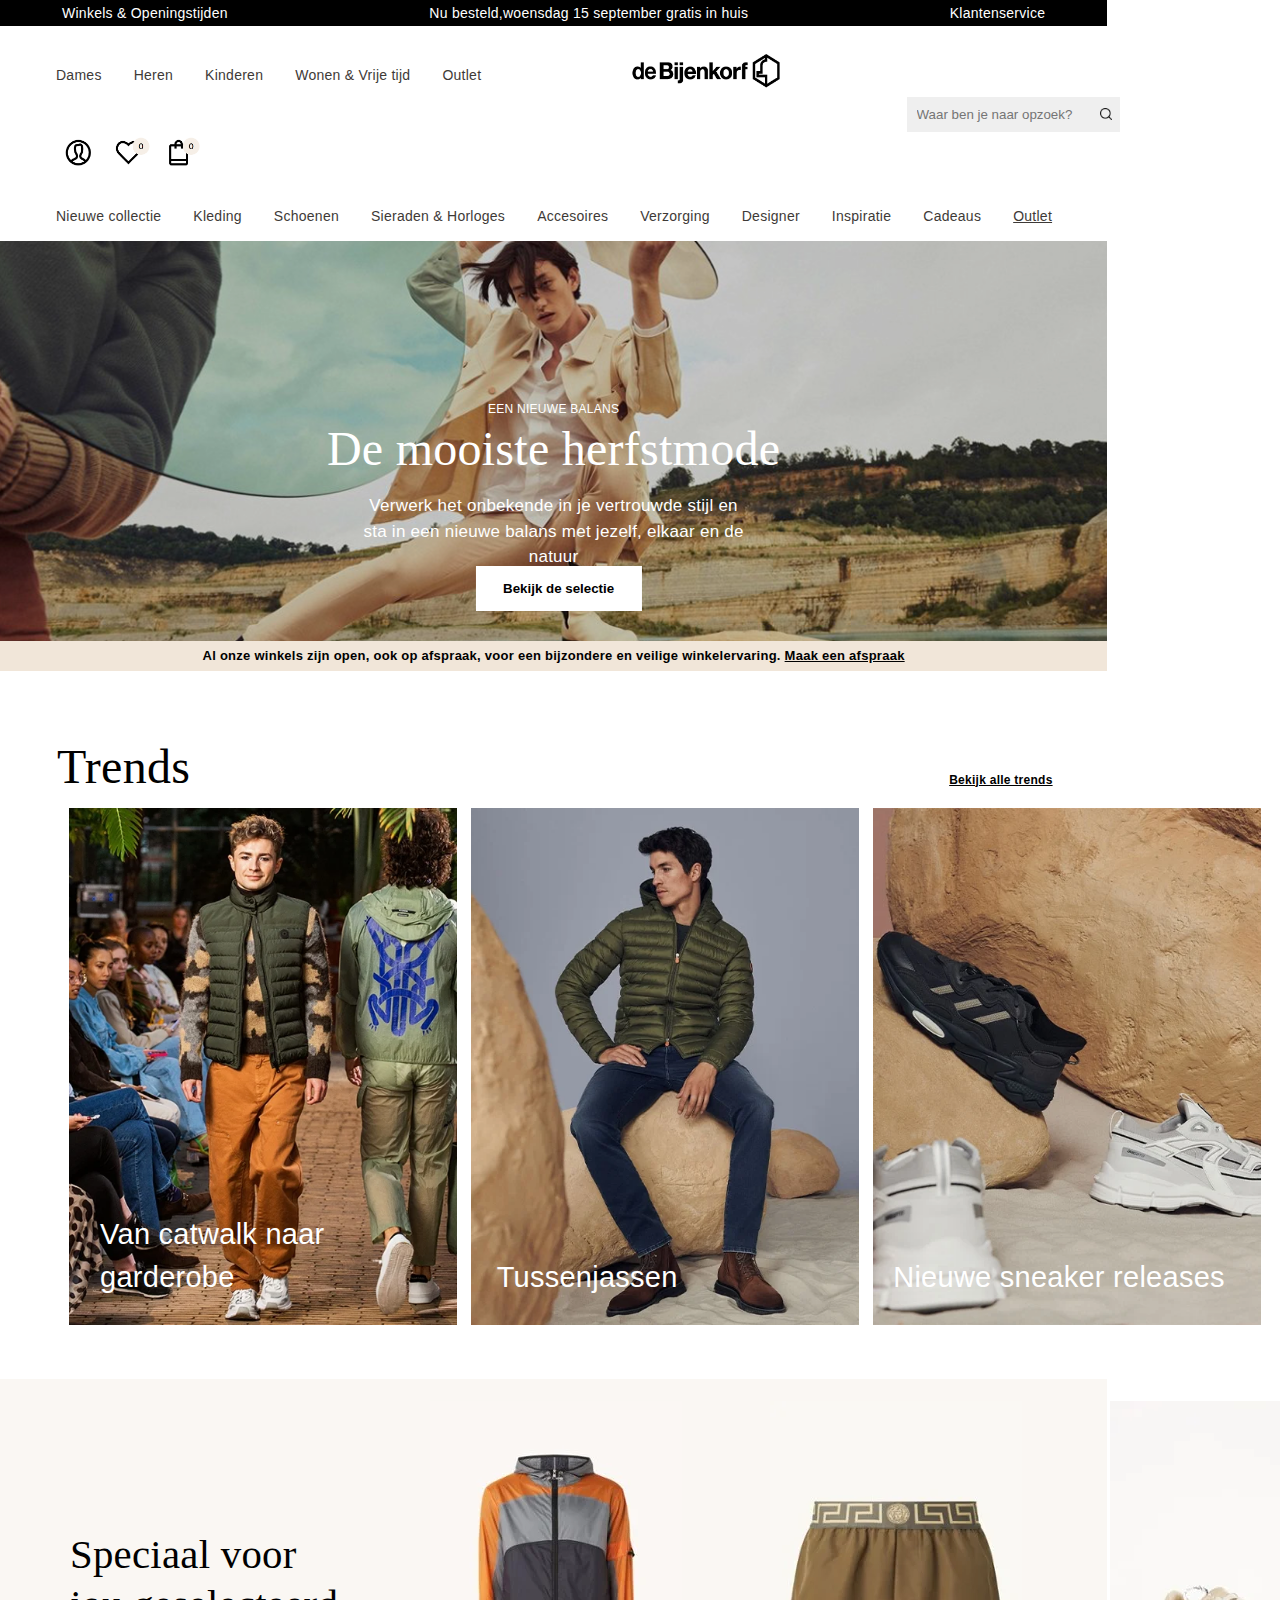
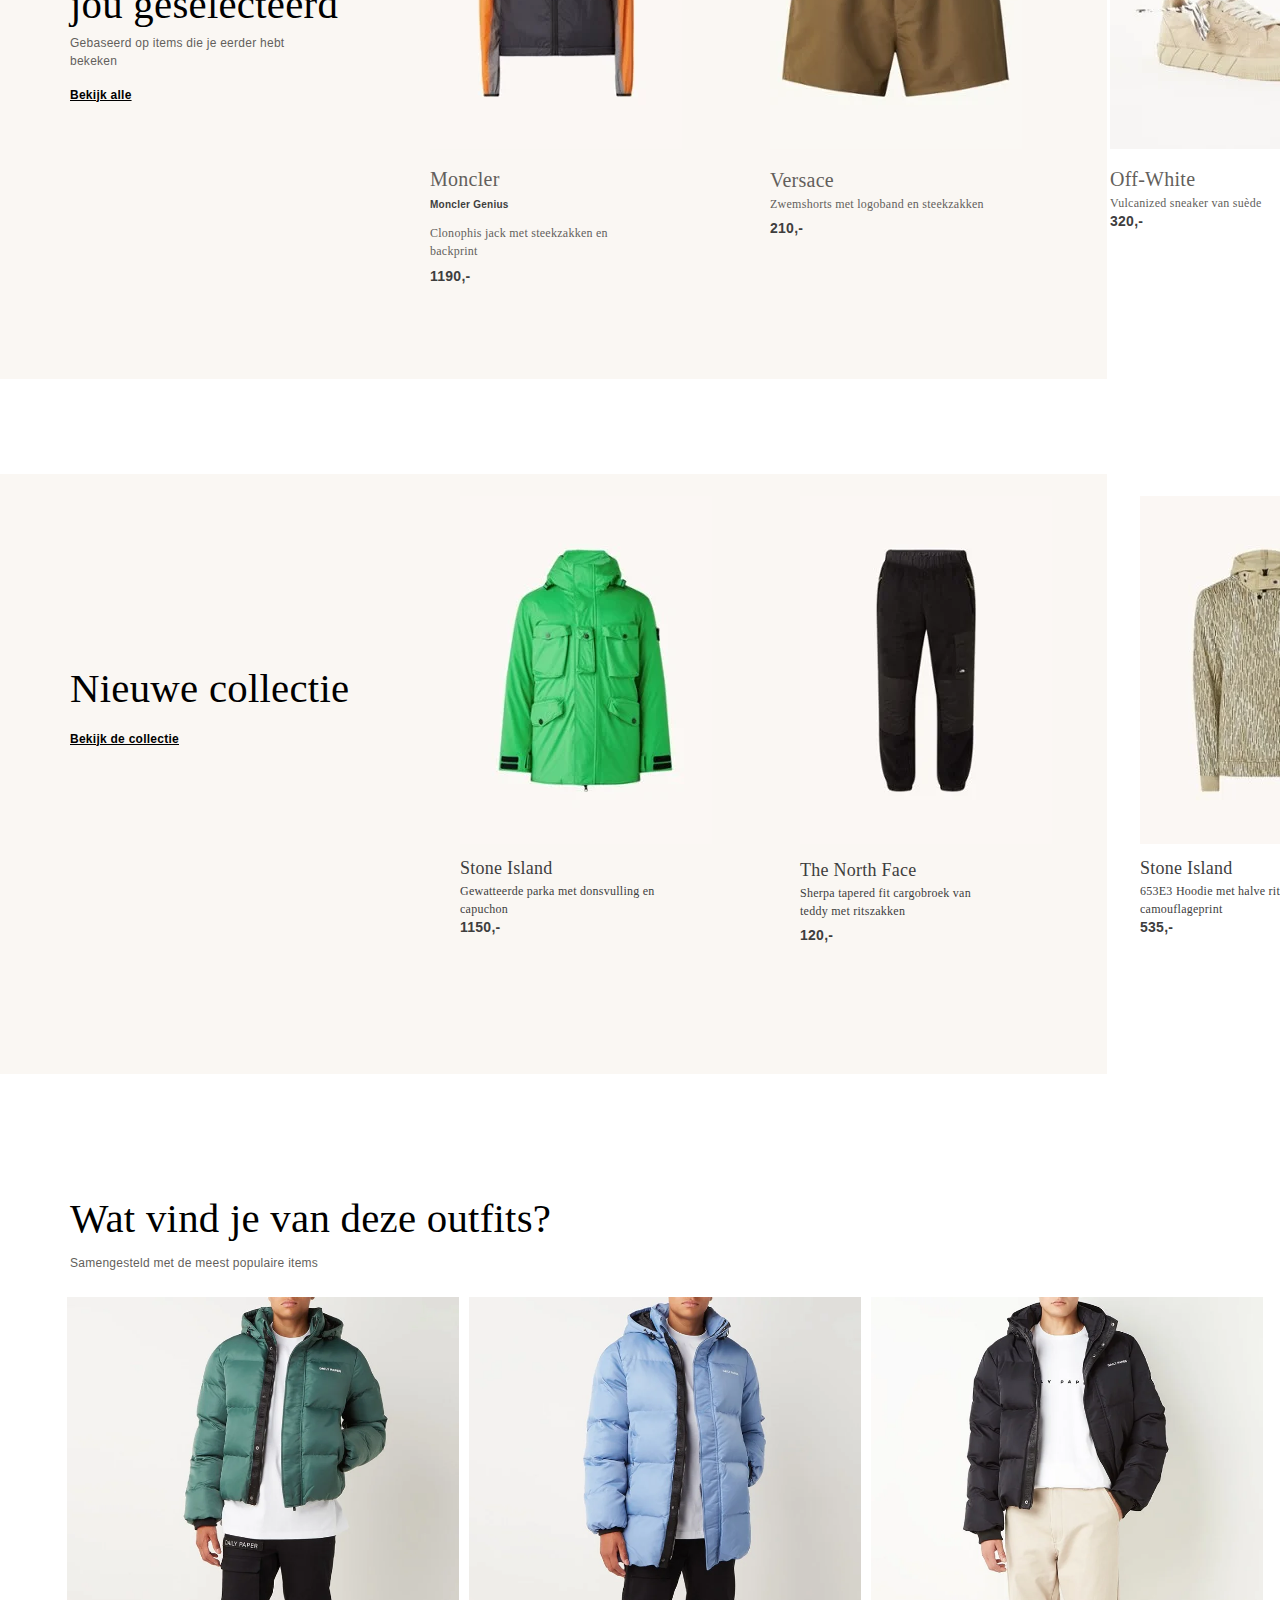
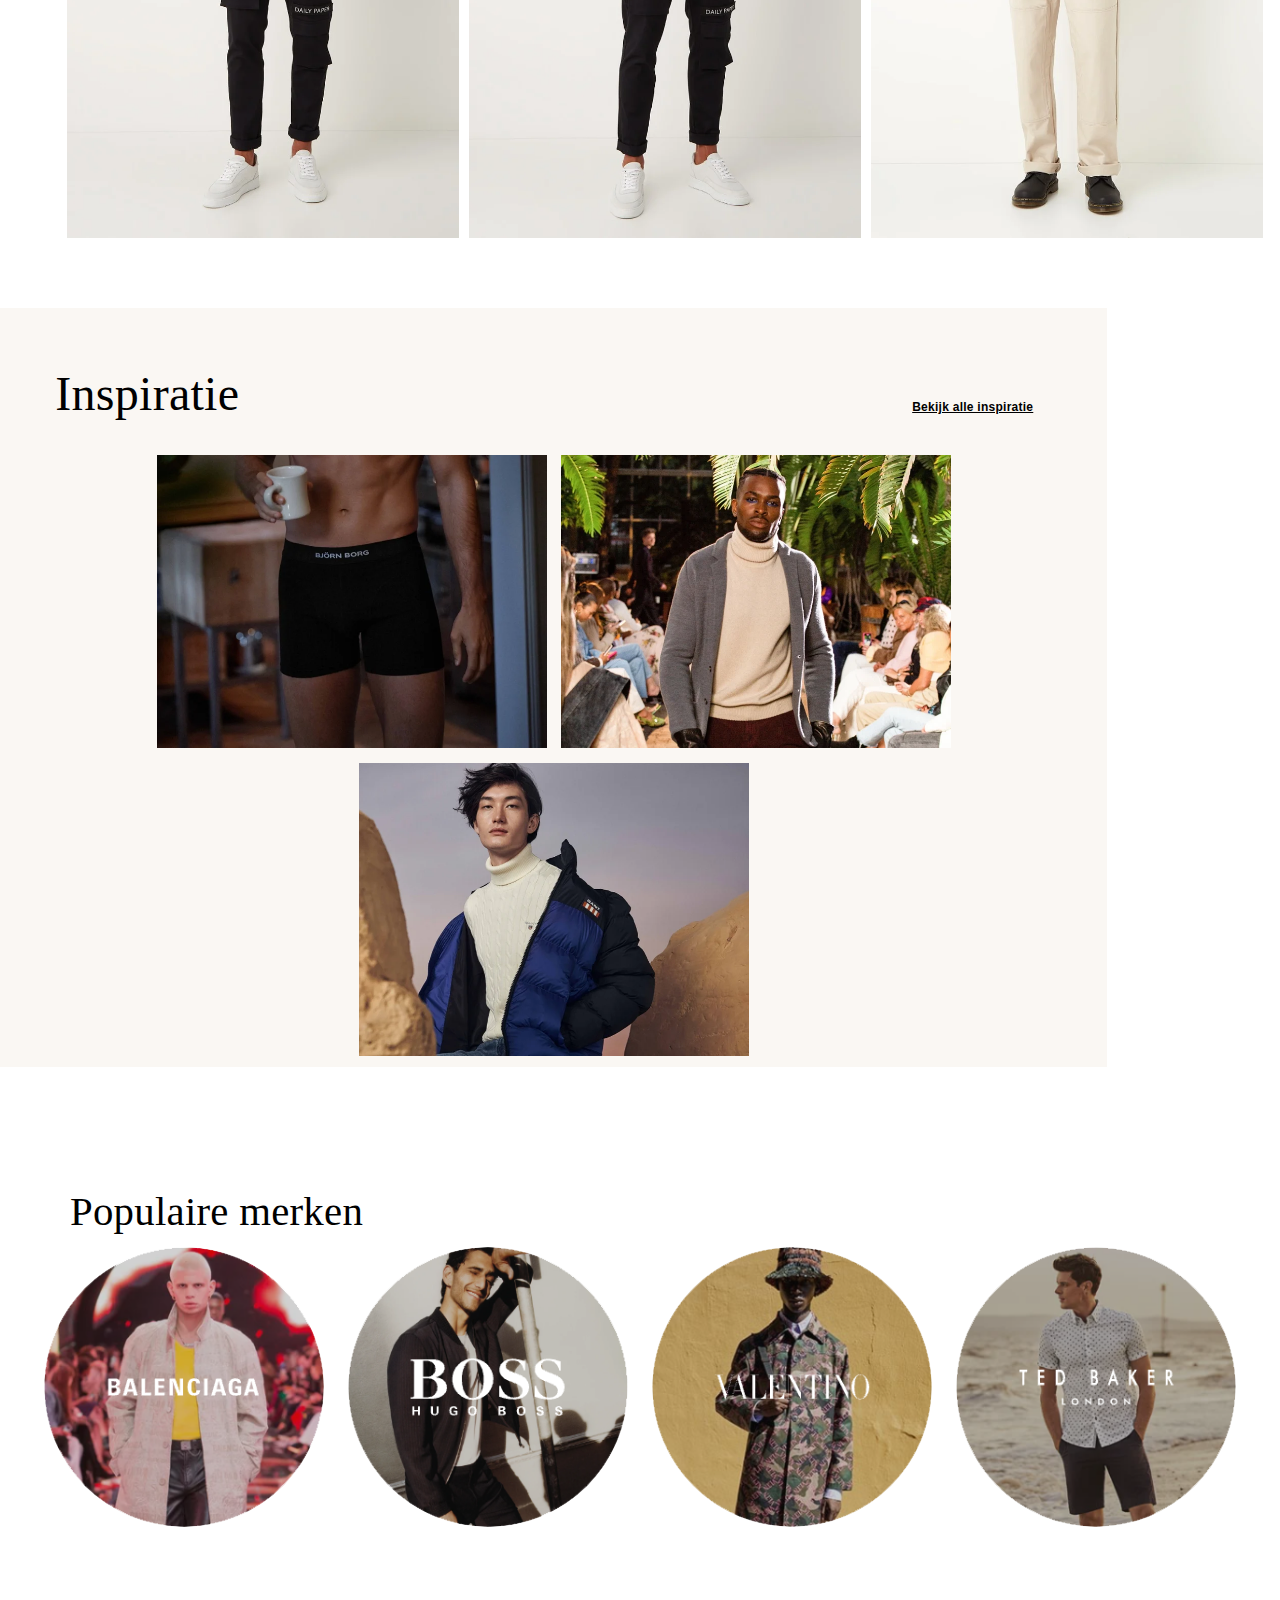
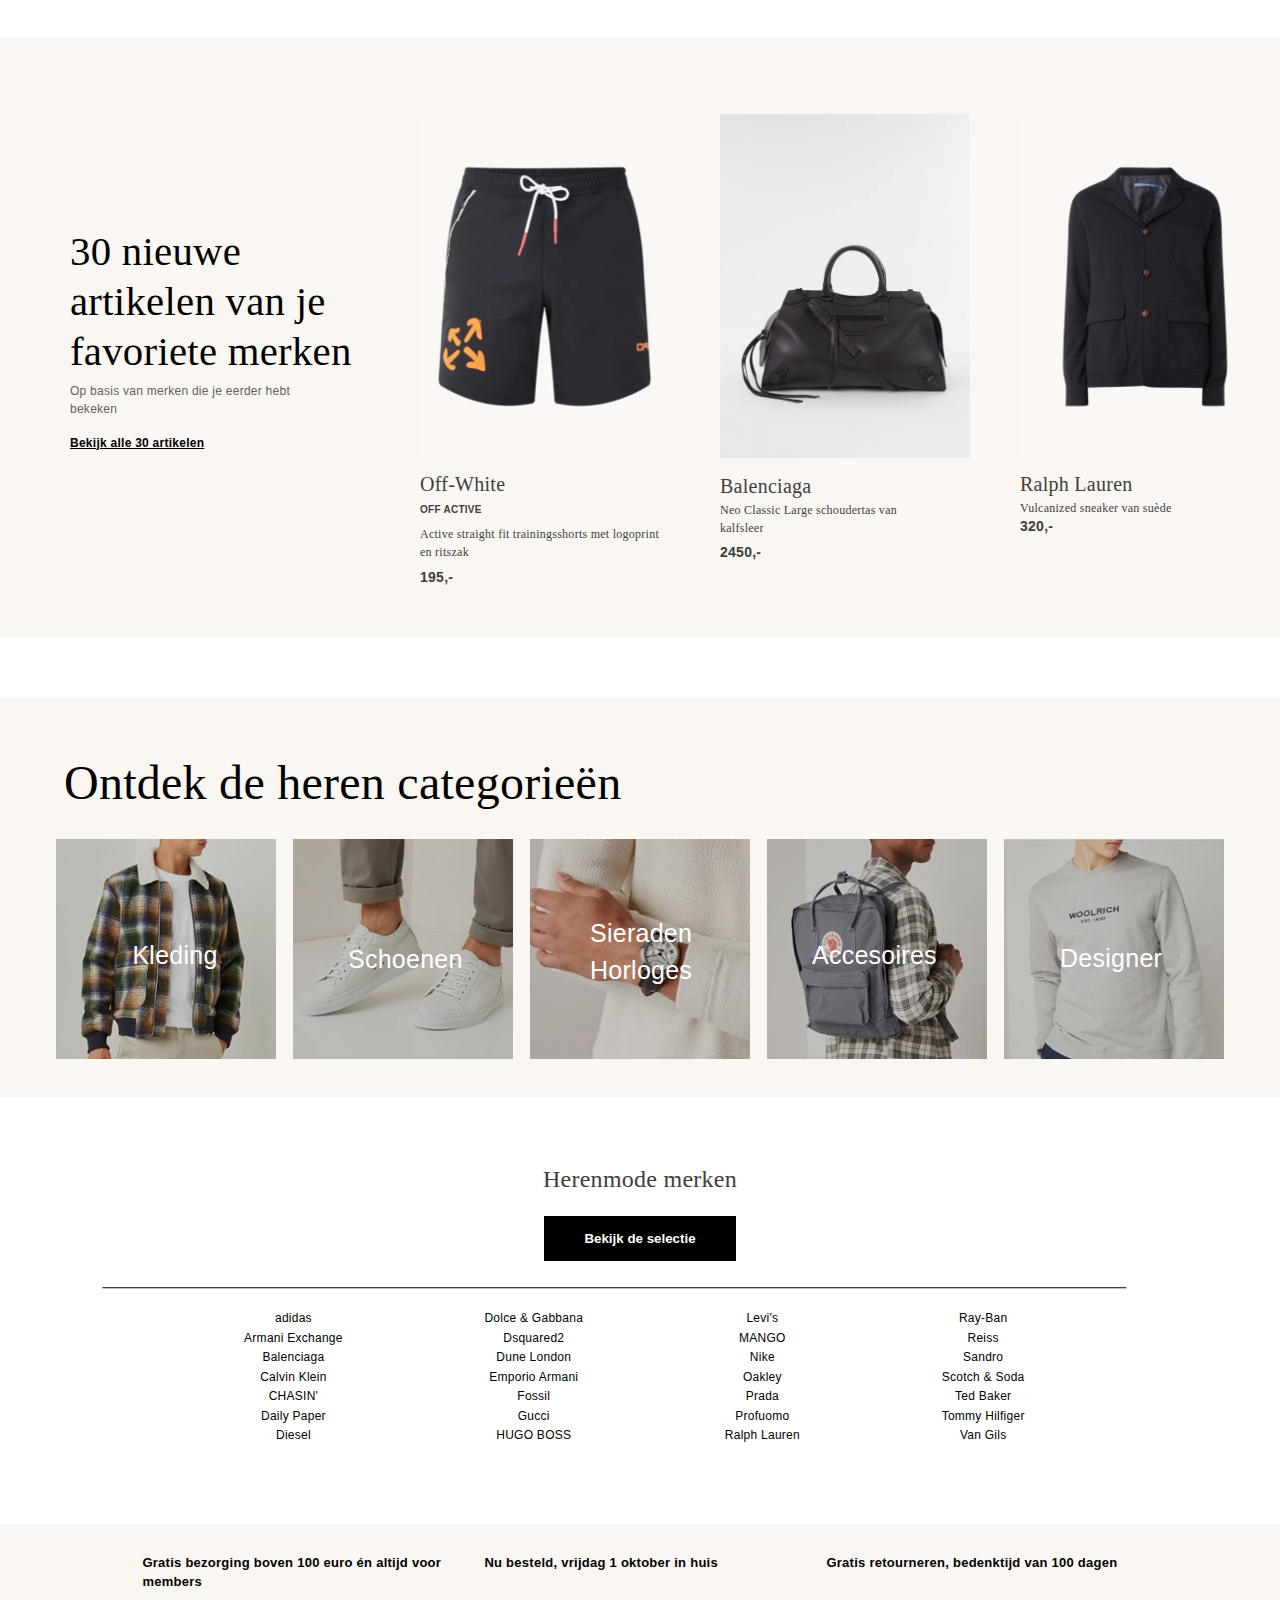
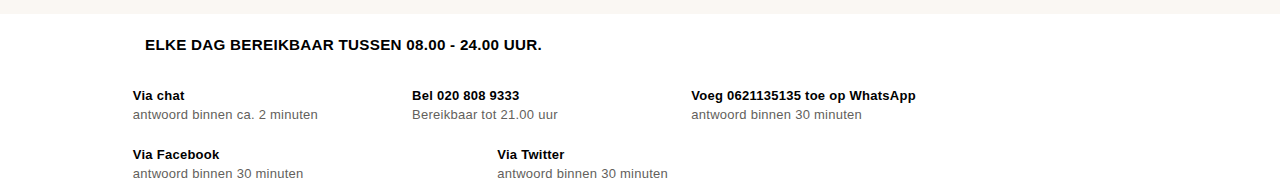
==== commit 56f1fae2: "Add files via upload" ====
--- a/index.html
+++ b/index.html
@@ -316,18 +316,53 @@
 			</ul>
 		</section>
 
+		<!-- <section>
+			<ul>
+				<li><a href="#">Gratis bezorging boven 100 euro én altijd voor members</a></li>
+				<li><a href="#">Nu besteld, vrijdag 1 oktober in huis</a></li>
+				<li><a href="#">Gratis retourneren, bedenktijd van 100 dagen</a></li>
+			</ul>
+		</section> -->
+
 		<section>
 			<h3>ELKE DAG BEREIKBAAR TUSSEN 08.00 - 24.00 UUR.</h3>
-			<!-- <ul>
-				<li>
-					<a href="#">Via chat</a>
-					<sub>dsf</sub>
-				</li>
-				<li><a href="#">dfgf</a></li>
-				<li><a href="#">dfgfdg</a></li>
-				<li><a href="#">dfg</a></li>
-				<li><a href="#">dfgfs</a></li>
-			</ul> -->
+			<ul>
+				<li>
+					<a href="#">Via chat
+						<br>
+						<span>antwoord binnen ca. 2 minuten</span>
+					</a>
+					
+				</li>
+				<li>
+					<a href="#">Bel 020 808 9333
+						<br>
+						<span>Bereikbaar tot 21.00 uur</span>
+					</a>
+				</li>
+				<li>
+					<a href="#">Voeg 0621135135 toe op WhatsApp
+						<br>
+						<span>antwoord binnen 30 minuten</span>
+					</a>
+				</li>
+			</ul>
+
+			<ul>
+				<li>
+					<a href="#">Via Facebook
+						<br>
+						<span>antwoord binnen 30 minuten</span>
+					</a>
+					
+				</li>
+				<li>
+					<a href="#">Via Twitter
+						<br>
+						<span>antwoord binnen 30 minuten</span>
+					</a>
+				</li>
+			</ul>
 		</section>
 	</footer>
 	
--- a/styles/style.css
+++ b/styles/style.css
@@ -61,6 +61,18 @@
 nav a:hover {
   color: gray;
 }
+
+nav a:focus {
+  outline: none;
+  background-color: rgb(126, 129, 126);
+  color: white;
+}
+
+/* a:focus {
+  outline: gray;
+  background-color: rgb(126, 129, 126);
+  color: white;
+} */
 
 .logo {
   width: 170px;
@@ -248,6 +260,16 @@
   /* filter: brightness(80%); */
 }
 
+/* section:nth-child(4) img:hover {
+  transform: scale(1.01);
+  transition: .3s ease;
+} */
+
+/* section:nth-child(4) p:hover {
+  transform: scale(1.5);
+  transition: .3s ease;
+} */
+
 section:nth-child(4) p {
   position: absolute;
 }
@@ -494,7 +516,11 @@
   /* display: flex; */
   /* justify-content: center; */
   /* filter: brightness(80%); */
-  
+}
+
+div:nth-child(8) img:hover {
+  transform: scale(1.02);
+  transition: .3s ease;
 }
 
 div:nth-child(8) {
@@ -514,6 +540,11 @@
 section:nth-child(9) div img {
   width: 400px;
   padding: 5px;
+}
+
+section:nth-child(9) div img:hover {
+  transform: scale(1.02);
+  transition: .3s ease;
 }
 
 section:nth-child(9) article {
@@ -871,39 +902,205 @@
 footer section {
   height: 90px;
   background-color: #FAF7F3;
+  /* width: 80%; */
   /* padding: 10px; */
 }
 
-footer section ul {
+footer section:nth-child(1) ul {
   width: 80%;
   display: flex;
   justify-content: space-between;
   transform: translate(10%, 75%);
 }
 
-footer section ul li {
+footer section:nth-child(1) ul li {
   width: 300px;
-}
-
-footer section ul li a {
+  text-align: left;
+}
+
+footer section:nth-child(1) ul li a {
   text-decoration: none;
   font-weight: bold;
 }
 
-footer section ul li a:hover {
+footer section:nth-child(1) ul li a:hover {
   text-decoration: underline;
+}
+
+footer section:nth-child(2) h3 {
+  display: flex;
+  margin-left: 140px;
+  margin-top: 15px;
 }
 
 footer section:nth-child(2) {
   background-color: transparent;
+}
+
+footer section:nth-child(2) ul:nth-child(2) {
   width: 80%;
-}
-
-footer section:nth-child(2) h3 {
-  display: flex;
-  transform: translate(13%, 90%);
-}
-
-nav:nth-child(2) a:nth-child(2) {
-  font-weight: bold;
+  display: flex;
+  justify-content: space-between;
+  transform: translate(10%, 75%);
+}
+
+footer section:nth-child(2) ul:nth-child(2) li {
+  width: 300px;
+  text-align: left;
+}
+
+footer section:nth-child(2) ul:nth-child(2) li a {
+  text-decoration: none;
+  font-weight: bold;
+}
+
+footer section:nth-child(2) ul:nth-child(2) li a:hover {
+  text-decoration: underline;
+}
+
+footer section:nth-child(2) ul:nth-child(2) {
+  width: 80%;
+  display: flex;
+  /* justify-content: space-between; */
+  /* transform: translate(10%, 75%); */
+}
+
+footer section:nth-child(2) ul:nth-child(2) li {
+  width: 300px;
+  text-align: left;
+}
+
+
+/* footer section:nth-child(2) ul {
+  display: flex;
+  justify-content: space-between;
+} */
+
+/* footer section ul:nth-child(2) p {
+  display: inline-block;
+  text-align: left;
+  
+} */
+
+footer section:nth-child(2) ul:nth-child(3) {
+  margin-top: 20px;
+  width: 80%;
+  display: flex;
+  transform: translate(10%, 75%);
+}
+
+footer section:nth-child(2) ul:nth-child(3) li:nth-child(2){
+  transform: translate(21.5%, 0%);
+}
+
+footer section:nth-child(2) ul:nth-child(3) li {
+  width: 300px;
+  text-align: left;
+}
+
+footer section:nth-child(2) ul:nth-child(3) li a {
+  text-decoration: none;
+  font-weight: bold;
+}
+
+footer section:nth-child(2) ul:nth-child(3) li a:hover {
+  text-decoration: underline;
+}
+
+footer section:nth-child(2) ul:nth-child(3) li span {
+  line-height: 15px;
+  /* float: left; */
+  font-weight: 100;
+  color: #635f5c;
+}
+
+footer section:nth-child(2) ul:nth-child(2) {
+  width: 80%;
+  display: flex;
+  /* justify-content: space-between; */
+  /* transform: translate(10%, 75%); */
+}
+
+footer section:nth-child(2) ul:nth-child(2) li {
+  width: 300px;
+  text-align: left;
+}
+
+footer section ul:nth-child(2) a span {
+  line-height: 15px;
+  /* float: left; */
+  font-weight: 100;
+  color: #635f5c;
+}
+
+/* footer section:nth-child(2) ul:nth-child(3) { */
+  /* display: flex; */
+  /* padding-top: 10px; */
+  /* justify-content: space-evenly; */
+/* } */
+
+/* nav:nth-child(2) a:nth-child(2) {
+  font-weight: bold;
+} */
+
+@media only screen and (max-width: 2560px) {
+
+  header section {
+    width: 86.5%;
+  }
+
+  div:nth-child(1) {
+    width: 86.5%;
+  }
+
+  div:nth-child(3) {
+    width: 89%;
+  }
+
+  section:nth-child(2) {
+    width: 86.5%;
+  }
+
+  .nav-icons {
+    margin-left: 2%;
+  }
+
+  nav form {
+    margin-left: 33%;
+  }
+
+  section:nth-child(5) {
+    width: 86.5%;
+  }
+
+  section:nth-child(5) div {
+    margin-top: 2%;
+    margin-left: 90px;
+  }
+
+  section:nth-child(6) {
+    width: 86.5%;
+  }
+
+  section:nth-child(6) div {
+    margin-top: 2%;
+    margin-left: 90px;
+  }
+
+  section:nth-child(7) {
+    width: 85%;
+  }
+
+  div:nth-child(8) {
+    width: 80%;
+    display: flex;
+    justify-content: space-between;
+    margin-left: 62px;
+  }
+
+  section:nth-child(9) {
+    width: 86.5%;
+  }
+
+  
 }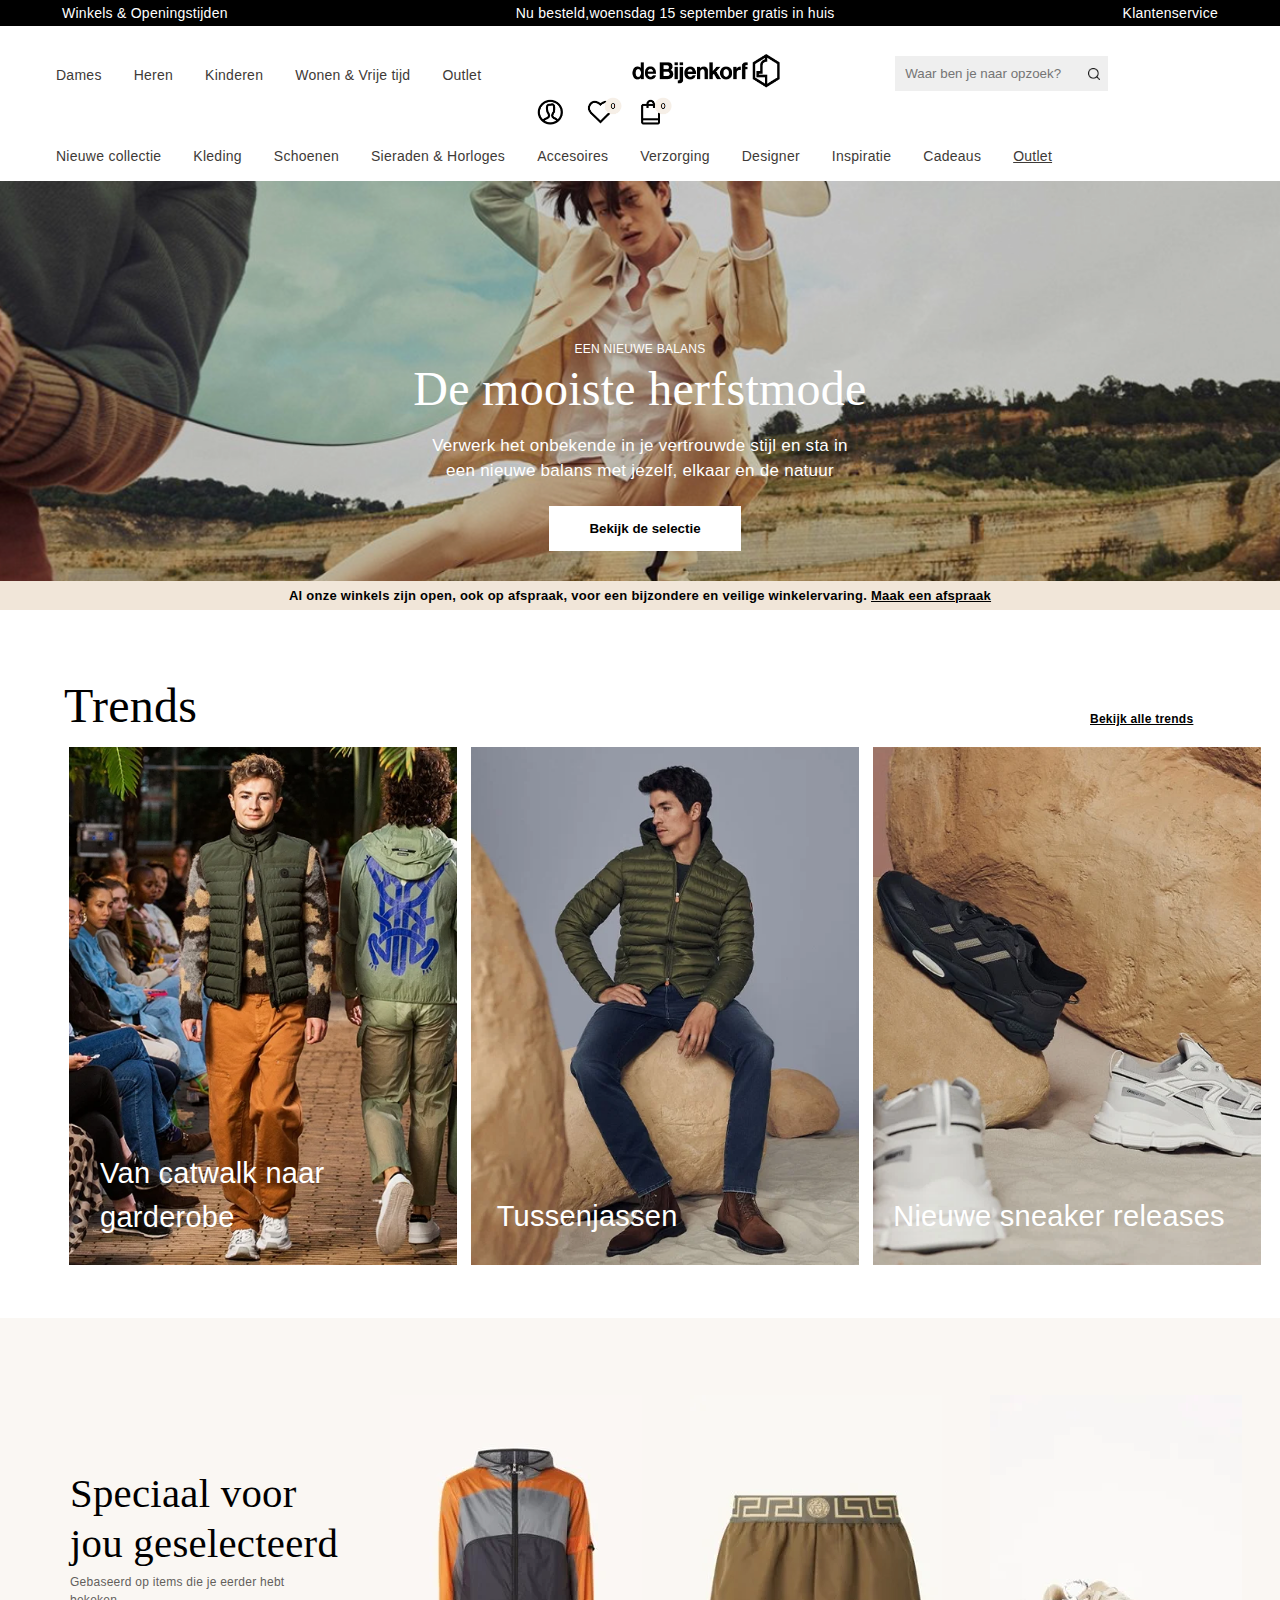
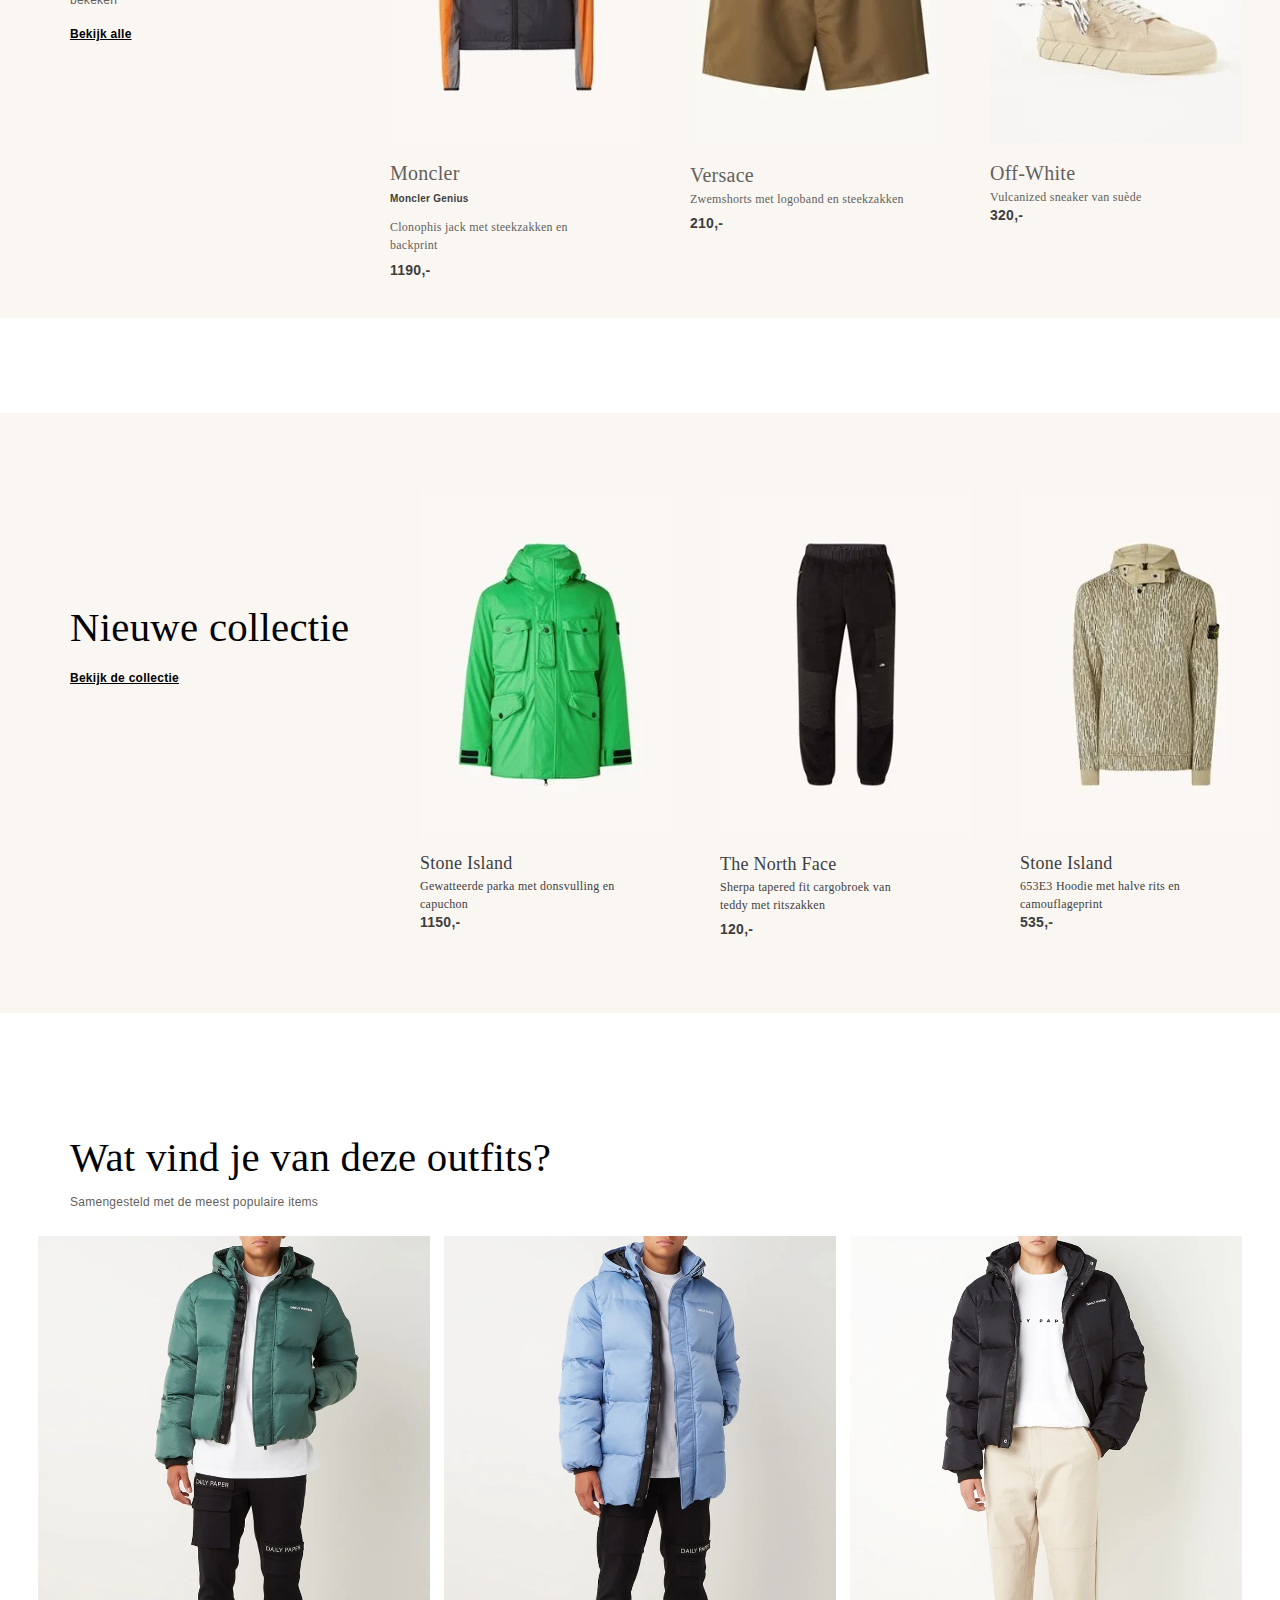
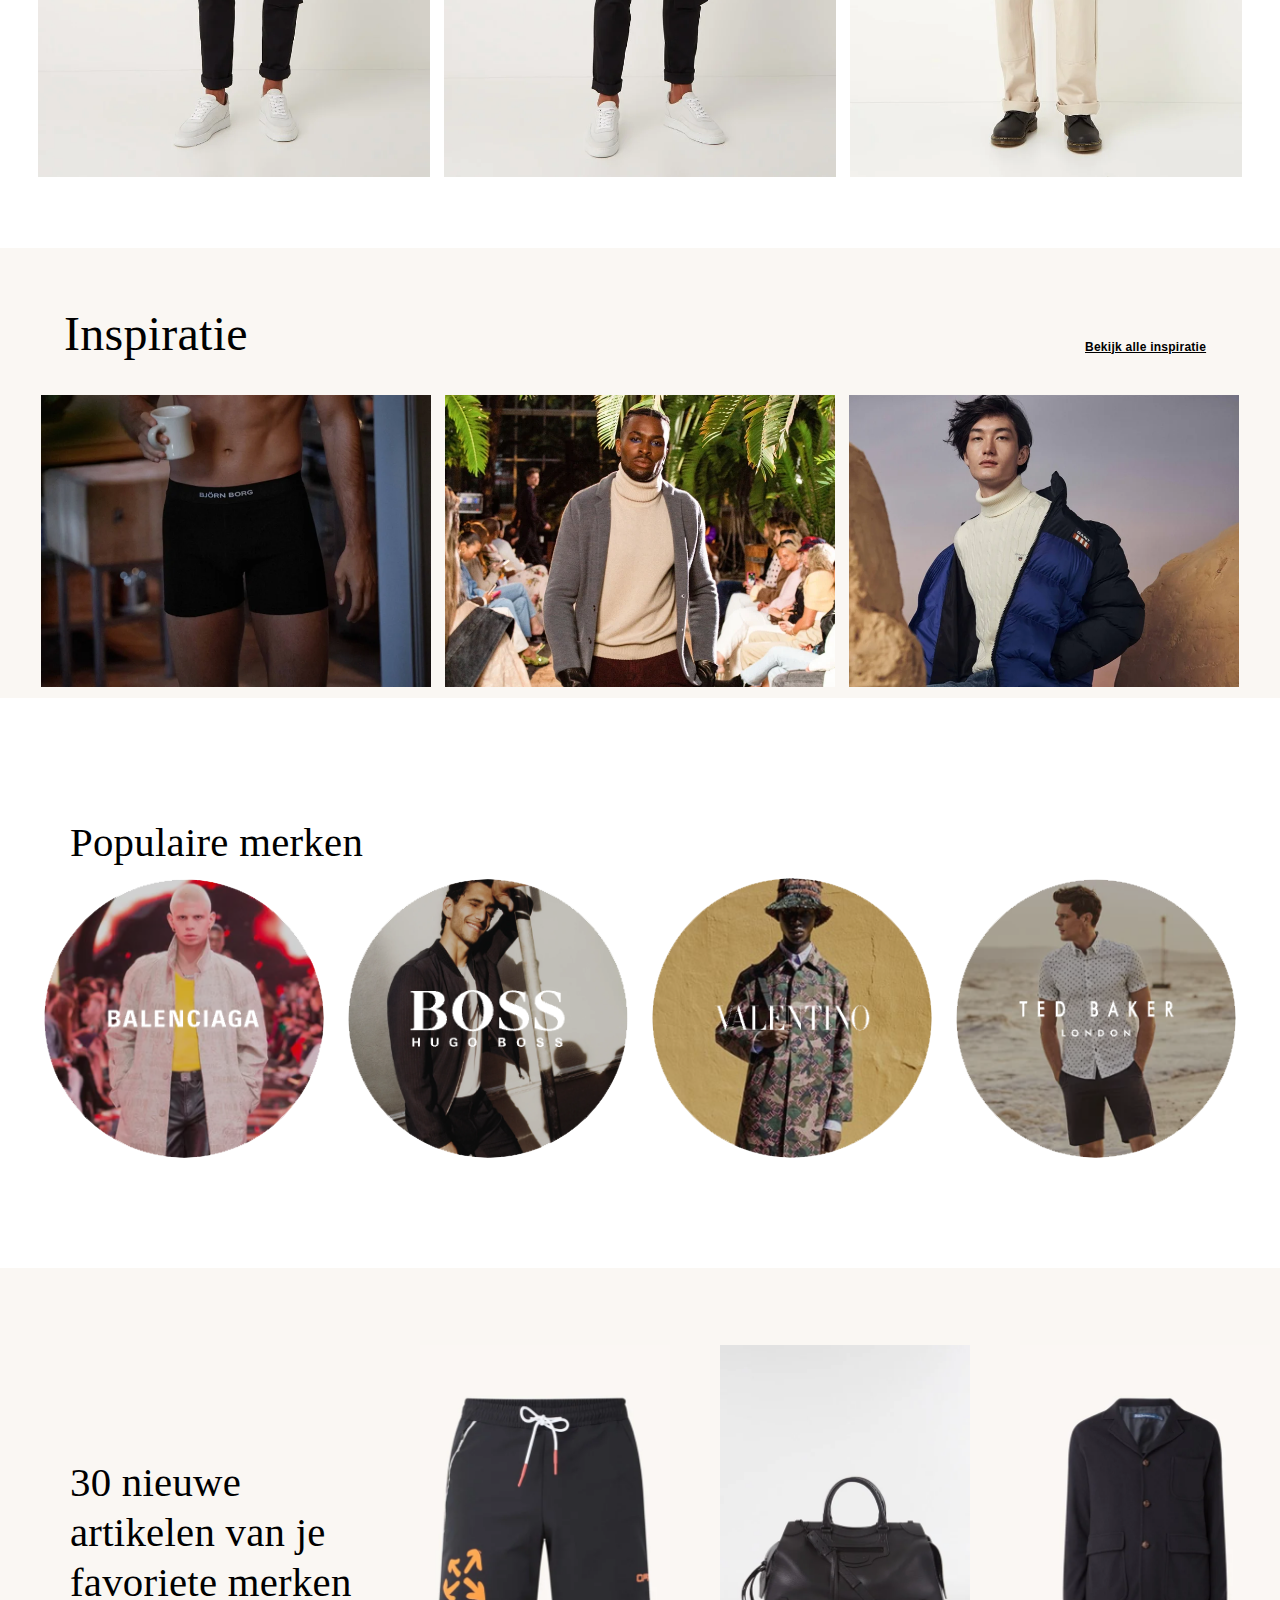
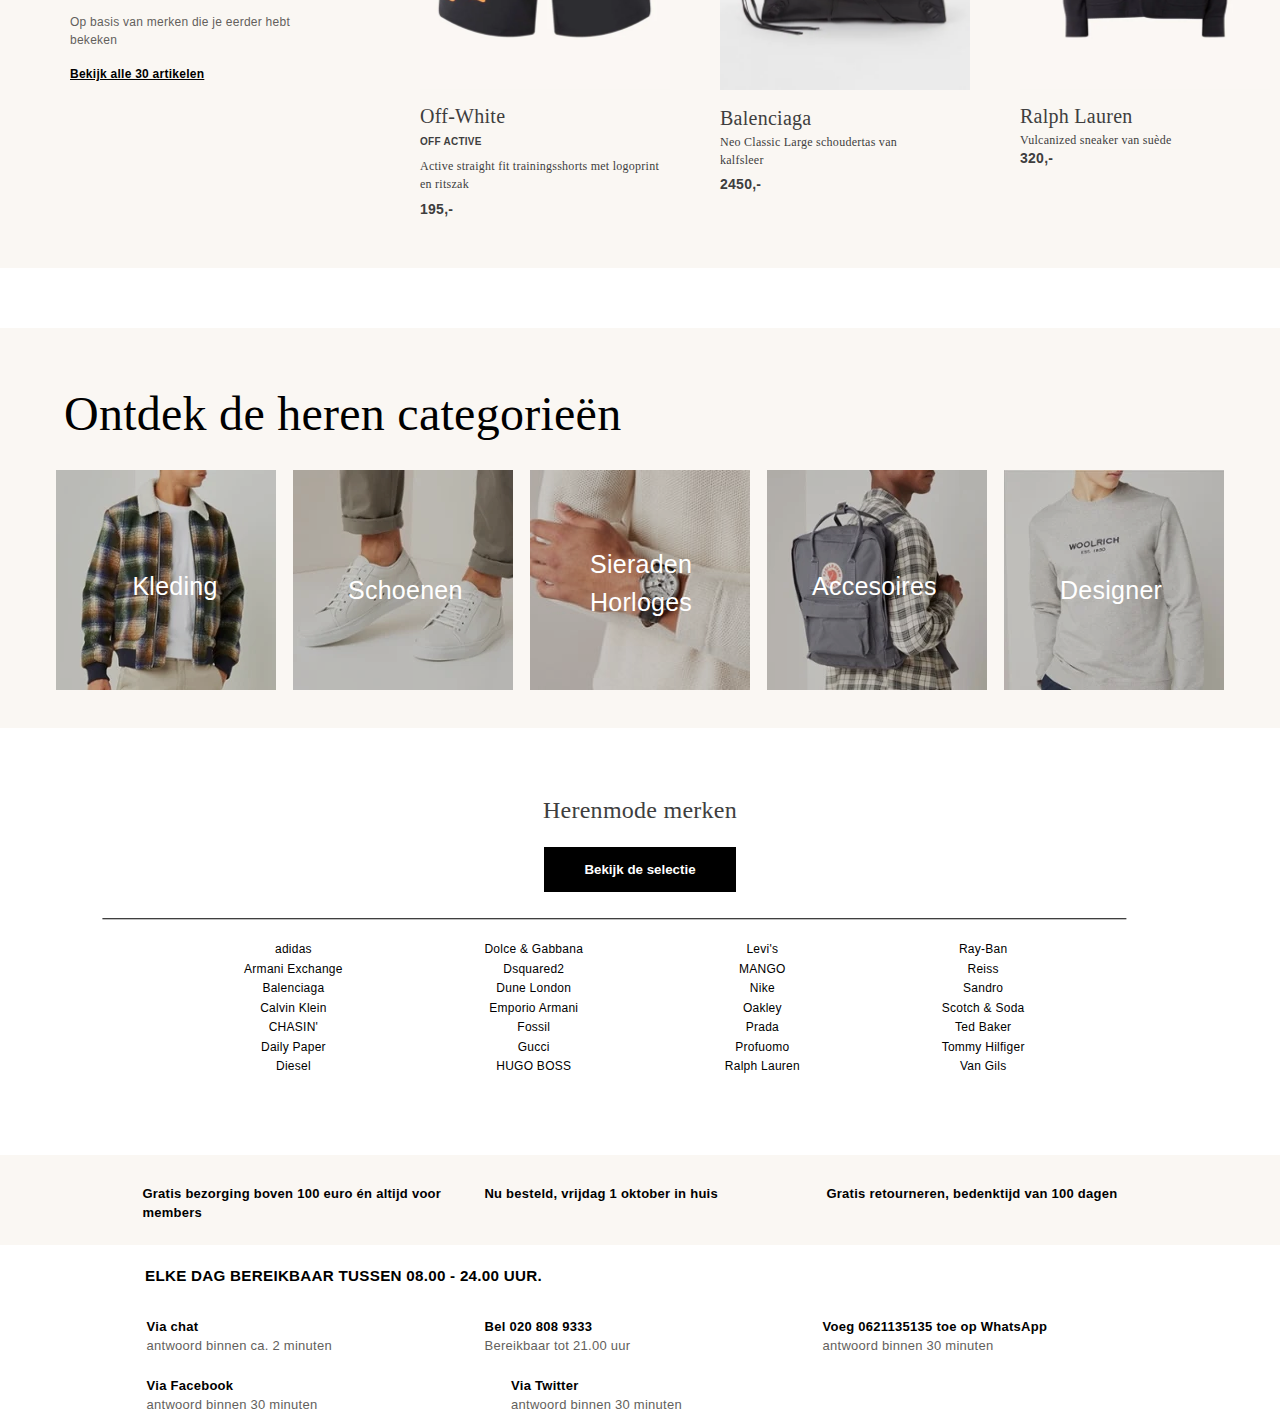
==== commit 1e8d8338: "Add files via upload" ====
--- a/index.html
+++ b/index.html
@@ -18,8 +18,22 @@
 			<a href="#">Nu besteld,woensdag 15 september gratis in huis</a>
 			<a href="#">Klantenservice</a>
 		</section>
+
+		<section>
+			<a href="#">Nu besteld, morgen 6 oktober gratis in huis</a>
+		</section>
 		
 		<nav>
+			<section>
+				<label for="toggle">&#9776;</label>
+				<input type="checkbox" id="toggle"/>
+				<img src="images/bijenkorf-logo.png" alt="logo" class="logo-responsive">
+				<img src="images/nav-icons.png" alt="nav-icons" class="nav-icons-resp">
+			</section>
+			<form class="responsive-form">
+				<input type="text" placeholder="Waar ben je naar opzoek?" name="zoeken" class="search-bar">
+				<button type="submit"><img src="images/search-logo.png"></i></button>
+			</form>
 			<ul>
 				<li><a href="#">Dames</a></li>
 				<li><a href="#">Heren</a></li>
@@ -252,18 +266,11 @@
 			</div>
 		</section>
 
-		<!-- <section>
-			<article>
-				<h2>Herenmode merken</h2>
-			</article>
-
-		</section> -->
-
 		<section>
 			<h4>Herenmode merken</h4>
 			<button class="btn-check-designer">Bekijk de selectie</button>
 		</section>
-
+		
 		<section>
 			<ul>
 				<li><a href="#">adidas</a></li>
@@ -363,6 +370,7 @@
 					</a>
 				</li>
 			</ul>
+			<img src="images/footer-links.png">
 		</section>
 	</footer>
 	
--- a/styles/style.css
+++ b/styles/style.css
@@ -21,6 +21,10 @@
   display: flex;
   justify-content: space-between;
   margin-bottom: 25px;
+}
+
+header section:nth-child(2) {
+  display: none;
 }
 
 header section a {
@@ -81,6 +85,10 @@
   margin-left: 10%;
 }
 
+.logo-responsive {
+  display: none;
+}
+
 .nav-icons {
   display: inline-block;
   width: 135px;
@@ -98,9 +106,17 @@
   float: left;
 }
 
+nav section {
+  display: none;
+}
+
 form {
   display: inline-block;
   margin-left: 100px;
+}
+
+.responsive-form {
+  display: none;
 }
 
 form button {
@@ -865,6 +881,10 @@
   transition: .3s ease;
 }
 
+.responsive-header-sec {
+  display: none;
+}
+
 section:nth-child(15) {
   width: 80%;
   border-top: 0.2px solid black;
@@ -1033,6 +1053,20 @@
   color: #635f5c;
 }
 
+footer section img {
+  display: none;
+}
+
+#toggle {
+  display: none;
+}
+
+label {
+  font-size: 30px;
+  margin: -10px 7px 10px 10px;
+  display: none;
+}
+
 /* footer section:nth-child(2) ul:nth-child(3) { */
   /* display: flex; */
   /* padding-top: 10px; */
@@ -1043,52 +1077,73 @@
   font-weight: bold;
 } */
 
-@media only screen and (max-width: 2560px) {
-
-  header section {
+@media only screen and (max-width: 1024px) { 
+
+  /* header section {
+    width: 100%;
+  } */
+
+  nav a {
+    padding: 14px 10px;
+  }
+
+  .logo {
+    margin: 0;
+  }
+
+  /* div:nth-child(3) {
+    width: 89%;
+  } */
+
+  /* section:nth-child(2) {
     width: 86.5%;
-  }
-
-  div:nth-child(1) {
-    width: 86.5%;
-  }
-
-  div:nth-child(3) {
-    width: 89%;
-  }
-
-  section:nth-child(2) {
-    width: 86.5%;
-  }
+  } */
 
   .nav-icons {
     margin-left: 2%;
   }
 
   nav form {
-    margin-left: 33%;
+    margin-left: 1%;
+  }
+
+  span p:nth-child(3) {
+    width: 40%;
   }
 
   section:nth-child(5) {
-    width: 86.5%;
+    height: 500px;
   }
 
   section:nth-child(5) div {
-    margin-top: 2%;
-    margin-left: 90px;
-  }
+    margin-top: 5%;
+    margin-left: 0px;
+    width: 225px;
+  }
+
+  section:nth-child(5) div img {
+    width: 195px;
+  }  
 
   section:nth-child(6) {
-    width: 86.5%;
+    height: 500px; 
+  }
+
+  section:nth-child(6) div img {
+    width: 195px;
   }
 
   section:nth-child(6) div {
-    margin-top: 2%;
-    margin-left: 90px;
-  }
-
-  section:nth-child(7) {
+    margin-top: 5%;
+    margin-left: 12px;
+  }
+
+  /* section:nth-child(7) {
     width: 85%;
+  } */
+
+  div:nth-child(8) img {
+    width: 300px;
   }
 
   div:nth-child(8) {
@@ -1098,9 +1153,541 @@
     margin-left: 62px;
   }
 
+  /* section:nth-child(9) {
+    width: 86.5%;
+  } */
+
+  section:nth-child(9) div img {
+    width: 270px;
+  }
+
+  section:nth-child(9) div {
+    display: flex;
+    justify-content: space-between;
+    margin-left: 48px;
+    margin-right: 67px;
+  }
+
+  section:nth-child(4) img {
+    width: 294px;
+  }
+
+  section:nth-child(4) p:nth-child(1) {
+    top: 75%;
+    left: 3%;
+    color: white;
+    font-size: 25px;
+    width: 26%;
+  }
+
+  section:nth-child(4) p:nth-child(3) {
+    font-size: 25px;
+  }
+
+  section:nth-child(4) p:nth-child(5) {
+    top: 76%;
+    font-size: 25px;
+  }
+
+  div:nth-child(11) a img {
+    width: 240px;
+  }          
+  
+  section:nth-child(12) {
+    height: 500px;
+  }
+
+  section:nth-child(12) div {
+    margin-top: 10%;
+    margin-left: 0px;
+    width: 215px;
+  }
+
+  section:nth-child(12) div img {
+    width: 150px;
+  }  
+
+  section:nth-child(12) div p:nth-child(4) {
+    width: 230px;
+  }
+
+  section:nth-child(13) div img {
+    width: 165px;
+  }
+
+  footer section:nth-child(2) ul:nth-child(3) li:nth-child(2) {
+    transform: translate(-14.5%, 0%);
+  }
+
+  section:nth-child(15) {
+    width: 90%;
+    border-top: 0.2px solid black;
+    margin: auto;
+    display: flex;
+    justify-content: space-evenly;
+    margin-top: 30px;
+    margin-bottom: 40px;
+    transform: none;
+  }
+
+  footer section:nth-child(1) ul {
+    width: 80%;
+    display: flex;
+    justify-content: space-between;
+    transform: none;
+    margin: auto;
+    padding-top: 25px;
+  }
+
+  footer section:nth-child(2) ul:nth-child(2) {
+    margin: auto;
+    transform: none;
+    padding-top: 20px;
+  }
+
+  footer section:nth-child(2) ul:nth-child(3) {
+    margin: auto;
+    transform: none;
+    padding-top: 20px;
+  }
+
+  
+} 
+
+@media only screen and (max-width: 768px) {
+  header section:nth-child(2) {
+    display: block;
+    background-color: black;
+    width: 1000px;
+  }
+
+  header section {
+    display: none;
+  }
+
+  div:nth-child(1) {
+    width: 1000px;
+  }
+
+  #top-banner {
+    width: 1000px;
+  }
+
+  span p:nth-child(3) {
+    width: 42%;
+  }
+
+  section:nth-child(2) {
+    width: 1000px;
+    padding: 10px;
+  }
+
+  div:nth-child(3) {
+    width: 1000px;
+  }
+
+  label {
+    display: block;
+    cursor: pointer;
+    margin-left: 30px;
+  }
+
+  nav ul {
+    text-align: center;
+    width: 100%;
+    display: none;
+  }
+
+  nav ul a {
+    display: block;
+    border-bottom: 1px solid #EAEAEB;
+    margin: 0;
+  }
+
+  #toggle:checked + ul {
+    display: block;
+  }
+
+  section:nth-child(4) {
+    width: 890px;
+  }
+
+  section:nth-child(4) img {
+    width: 291px;
+  }
+
+  .logo-responsive {
+    width: 170px;
+    height: 40px;
+    object-fit: cover;  
+    display: inline-block;
+    margin-left: 150px;
+  }
+
+  nav section {
+    display: flex;
+    background-color: transparent;
+  }
+
+  nav {
+    overflow: visible;
+  }
+
+  .nav-icons-resp {
+    width: 200px;
+    display: flex;
+    height: 40px;
+    margin-right: -190px;
+  }
+
+  .responsive-form {
+    display: flex;
+    margin-top: -15px;
+    margin-left: 35%;
+    margin-bottom: 15px;
+  }
+
+  .search-bar {
+    height: 50px;
+    width: 400px;
+    font-size: 16px;
+    padding: 25px;
+  }
+
+  .responsive-form button {
+    height: auto;
+    padding: 13px;
+  }
+
+  .responsive-form button img {
+    width: 20px;
+  }
+
+  section:nth-child(2) p {
+    font-size: 16px;
+  }
+
+  section a {
+    font-size: 16px;
+  }
+
+  div:nth-child(3) {
+    justify-content: unset;
+    width: 975px;
+  }
+
+  div:nth-child(3) a {
+    margin-left: 61%;
+    font-size: 14px;
+  }
+
+  section:nth-child(5) {
+    margin-top: 55%;
+    width: 976px;
+  }
+
+  section:nth-child(5) div a {
+    margin: 0;
+  }
+
+  section:nth-child(5) div p:nth-child(3) {
+    width: 180px;
+  }
+
+  section:nth-child(6) {
+    width: 976px;
+  }
+
+  section:nth-child(6) div {
+    margin-left: 0;
+  }
+
+  section:nth-child(6) div a {
+    margin: 0;
+  }
+
   section:nth-child(9) {
-    width: 86.5%;
-  }
-
+    width: 976px;
+  }
+
+  div:nth-child(11) {
+    width: 975px;
+  }
+
+  section:nth-child(12) {
+    width: 976px;
+  }
+
+  section:nth-child(12) div a {
+    margin: 0;
+  }
+
+  section:nth-child(13) {
+    width: 976px;
+  }
+
+  section:nth-child(14) {
+    margin-left: 30%;
+  }
+
+  section:nth-child(14) button {
+    padding: 20px;
+    width: 50%;
+    font-size: 16px;
+  }
+
+  footer section {
+    width: 976px;
+  }
+
+  footer section:nth-child(1) ul {
+    width: 976px;
+  }
+
+  section:nth-child(15) {
+    margin-left: 15%;
+  }
+}
+
+@media only screen and (max-width: 425px) {
+  header section:nth-child(2) {
+    padding: 25px;
+  }
+
+  header section:nth-child(2) a {
+    font-size: 26px;
+  }
+
+  .logo-responsive {
+    width: 255px;
+    margin-left: -475px;
+  }
+
+  label {
+    margin-top: 56px;
+    font-size: 56px;
+  }
+
+  .nav-icons-resp {
+    width: 270px;
+    height: 60px;
+    margin-right: -520px;
+  }
+
+  .responsive-form {
+    margin-top: -100px;
+  }
+
+  .search-bar {
+    height: 80px;
+    font-size: 26px;
+    padding: 40px;
+  }
+
+  .responsive-form button img {
+    width: 30px;
+  }
+
+  span p:nth-child(1) {
+    font-size: 24px;
+    top: 30%;
+  }
+
+  span h1 {
+    font-size: 53px;
+    top: 45%;
+  }
+
+  span p:nth-child(3) {
+    width: 86%;
+    font-size: 25px;
+    top: 55%;
+  }
+
+  .btn-check-selection {
+    width: 35%;
+    padding: 25px;
+    font-size: 25px;
+    top: 75%;
+  }
+
+  section:nth-child(2) p {
+    font-size: 30px;
+  }
+
+  section:nth-child(2) a {
+    font-size: 30px;
+  }
+
+  div:nth-child(3) h2 {
+    font-size: 50px;
+  }
+
+  div:nth-child(3) a {
+    margin-left: -14%;
+    font-size: 22px;
+    margin-top: 10%;
+    margin-bottom: 15px;
+  }
+
+  section:nth-child(4) {
+    width: 940px;
+  }
+
+  section:nth-child(4) img {
+    width: 310px;
+  }
   
-}+  section:nth-child(4) p:nth-child(5) {
+    width: 200px;
+  }
+
+  section:nth-child(5) {
+    margin-top: 500px;
+  }
+
+  section:nth-child(5) p {
+    font-size: 20px;
+  }
+
+  section:nth-child(5) article a {
+    font-size: 20px;
+  }
+
+  section:nth-child(9) article {
+    justify-content: unset;
+  }
+
+  section:nth-child(9) article a {
+    font-size: 18px;
+    margin-left: 50%;
+  }
+
+  section:nth-child(7) p {
+    font-size: 20px;
+  }
+
+  section:nth-child(6) article a {
+    font-size: 20px;
+  }
+
+  section:nth-child(6) div p {
+    font-size: 26px;
+  }
+
+  section:nth-child(6) div p:nth-child(3) {
+    font-size: 18px;
+    width: 175px;
+    margin-bottom: 0;
+  }
+
+  section:nth-child(6) div b:nth-child(4) {
+    font-size: 20px;
+  }
+
+  section:nth-child(5) div b:nth-child(3) {
+    font-size: 16px;
+  }
+  
+  section:nth-child(5) div p:nth-child(4) {
+    font-size: 18px;
+    margin-bottom: 0;
+  }
+
+  section:nth-child(5) div p:nth-child(3) {
+    font-size: 18px;
+    margin-bottom: 0;
+  }
+
+  section:nth-child(5) div b:nth-child(5) {
+    font-size: 20px;
+  }
+
+  section:nth-child(5) div b:nth-child(4) {
+    font-size: 20px;
+  }
+
+  section:nth-child(12) article p {
+    font-size: 18px;
+  }
+
+  section:nth-child(12) article a {
+    font-size: 20px;
+  }
+
+  section:nth-child(12) div b:nth-child(3) {
+    font-size: 16px;
+  }
+
+  section:nth-child(12) div p:nth-child(4) {
+    font-size: 18px;
+    width: 160px;
+  }
+
+  section:nth-child(12) div p:nth-child(3) {
+    font-size: 18px;
+  }
+
+  section:nth-child(12) div b:nth-child(4) {
+    font-size: 20px;
+  }
+
+  section:nth-child(12) div b:nth-child(5) {
+    font-size: 20px;
+  }
+
+  section:nth-child(12) div p:nth-child(4) {
+    margin-bottom: 0;
+  }
+
+  section:nth-child(12) div p:nth-child(3) {
+    margin-bottom: 0;
+  }
+
+  section:nth-child(14) {
+    display: none;
+  }
+
+  section:nth-child(15) {
+    display: none;
+  }
+
+  footer section {
+    margin-top: 50px;
+    height: 230px;
+  }
+
+  footer section:nth-child(1) ul li a {
+    font-size: 30px;
+  }
+
+  footer section:nth-child(1) ul li {
+    width: 100%;
+    padding-bottom: 20px;
+  }
+
+  footer section:nth-child(1) ul {
+    display: grid;
+  }
+
+  footer section:nth-child(2) ul:nth-child(2) {
+    display: none;
+  }
+
+  footer section:nth-child(2) ul:nth-child(3) {
+    display: none;
+  }
+
+  footer section:nth-child(2) h3 {
+    margin-left: 30px;
+    font-size: 30px;
+  }
+
+  footer section img {
+    display: flex;
+    width: 500px;
+    margin-left: 2%;
+    margin-top: 3%;
+  }
+
+}
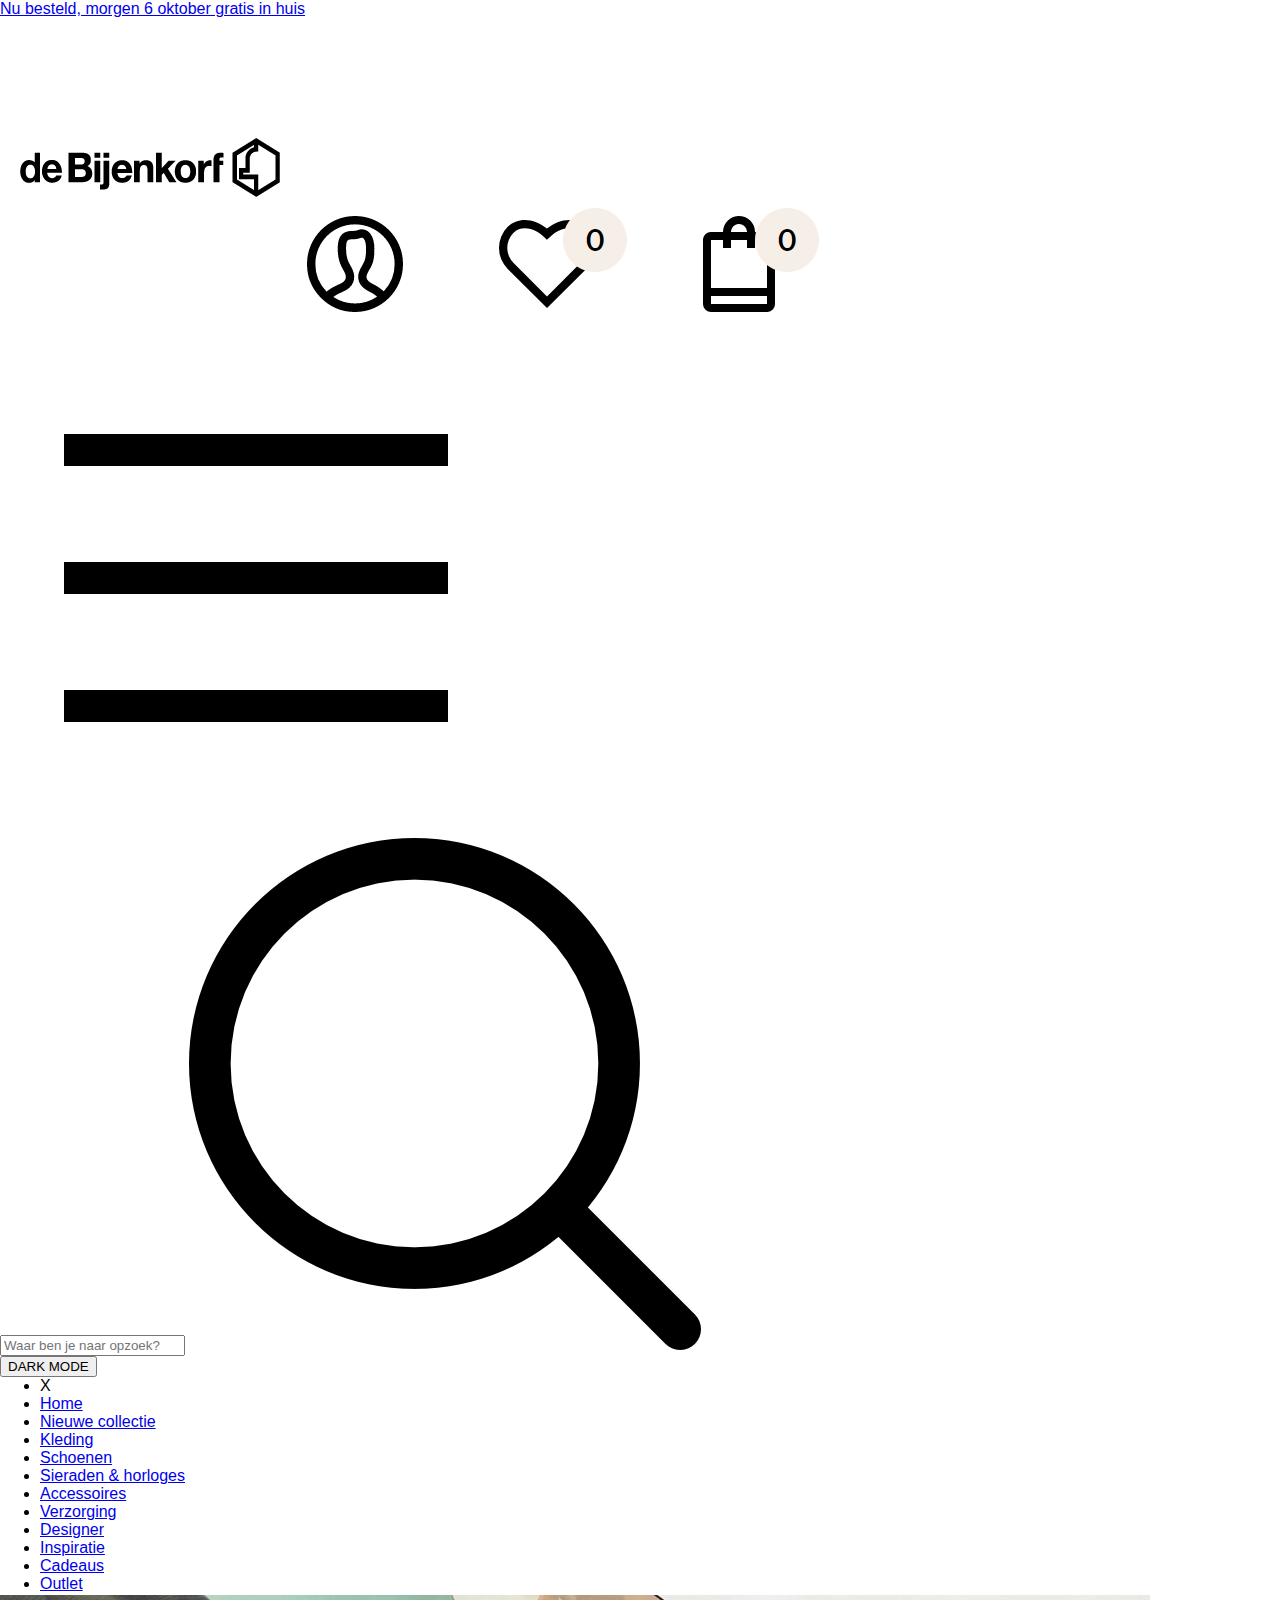
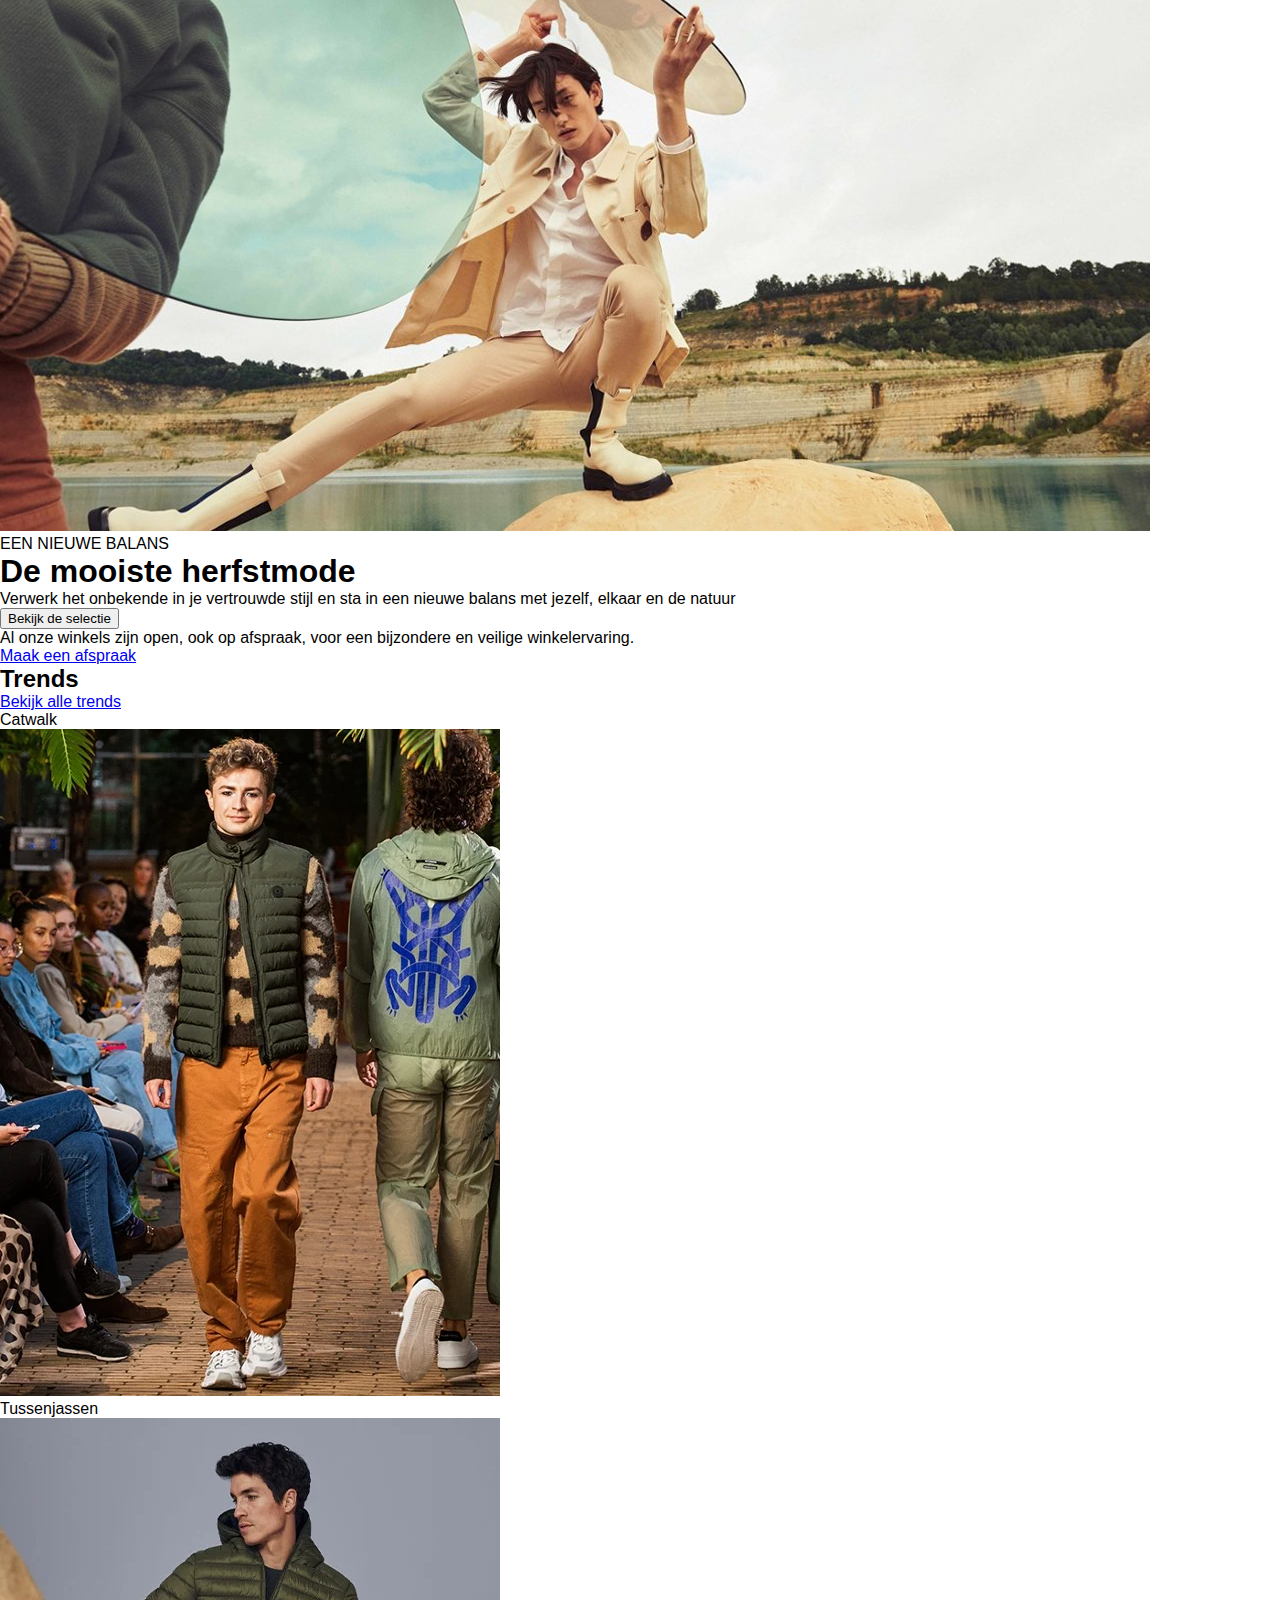
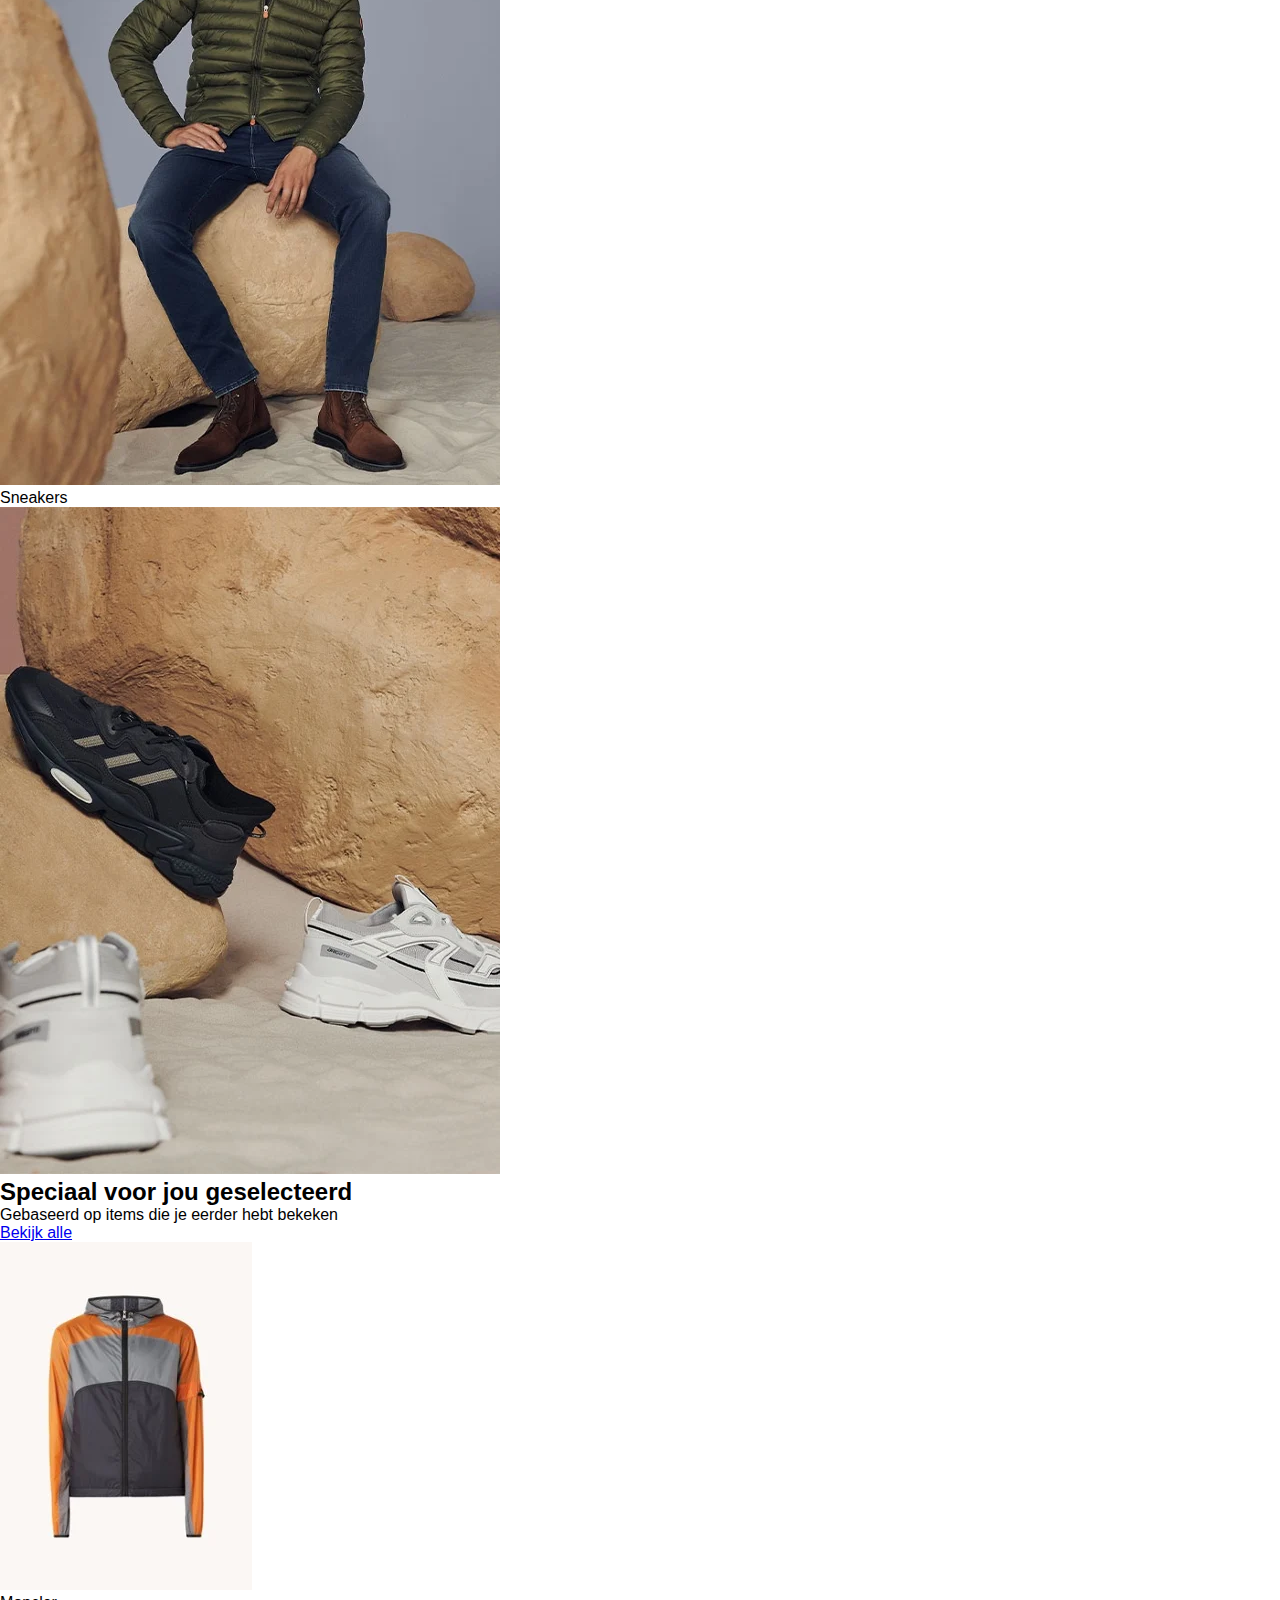
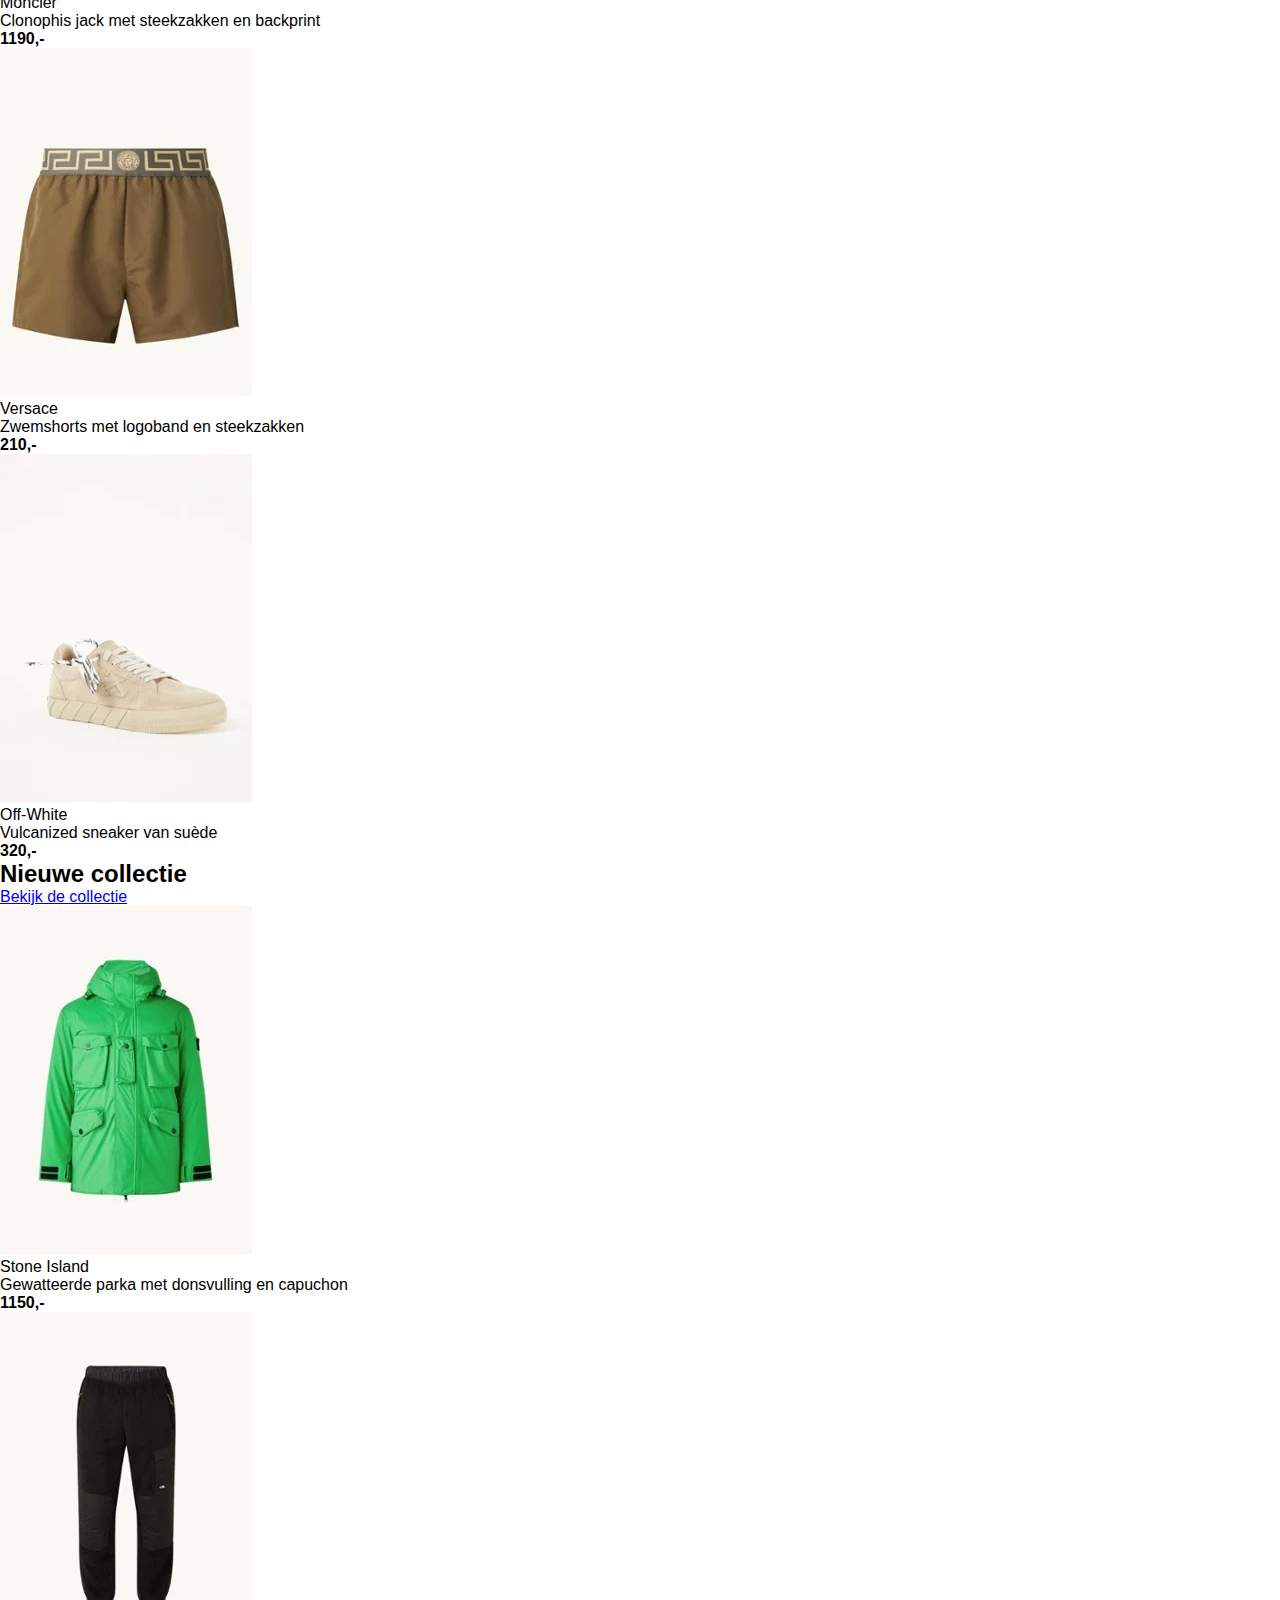
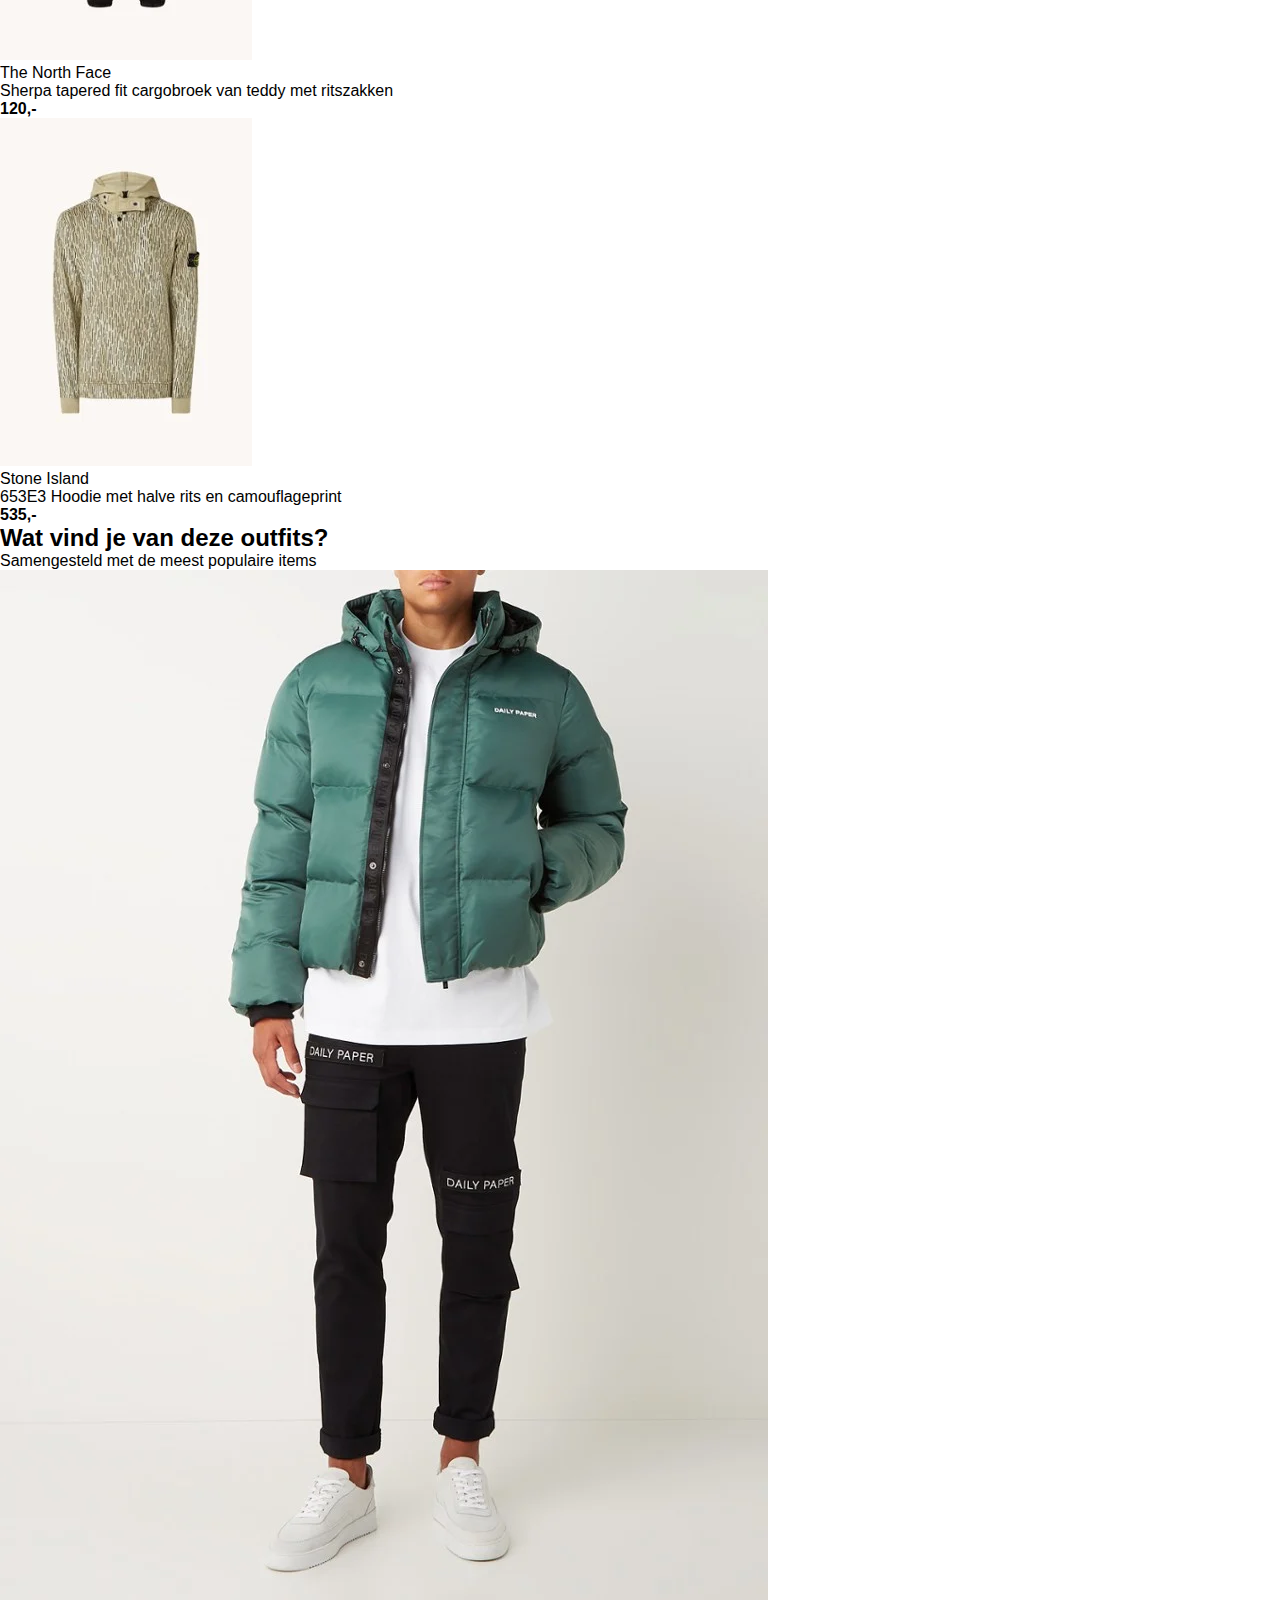
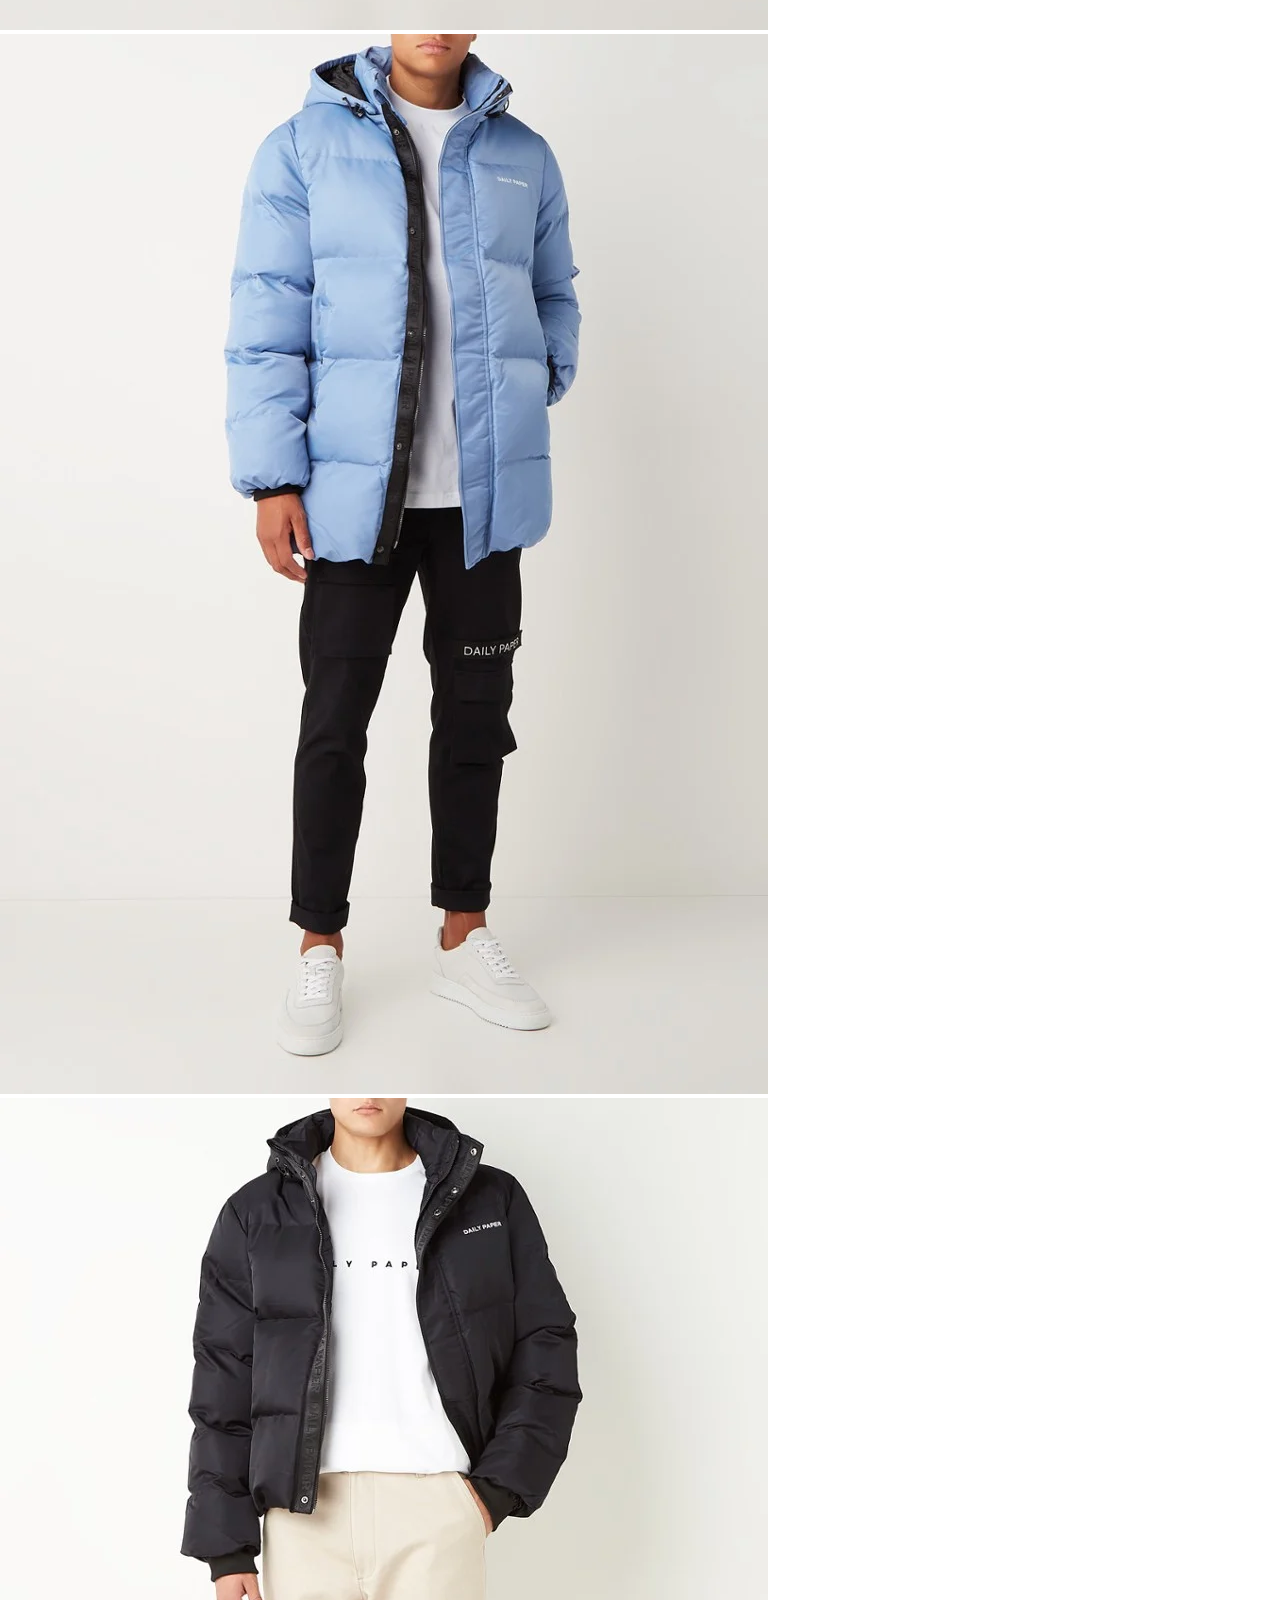
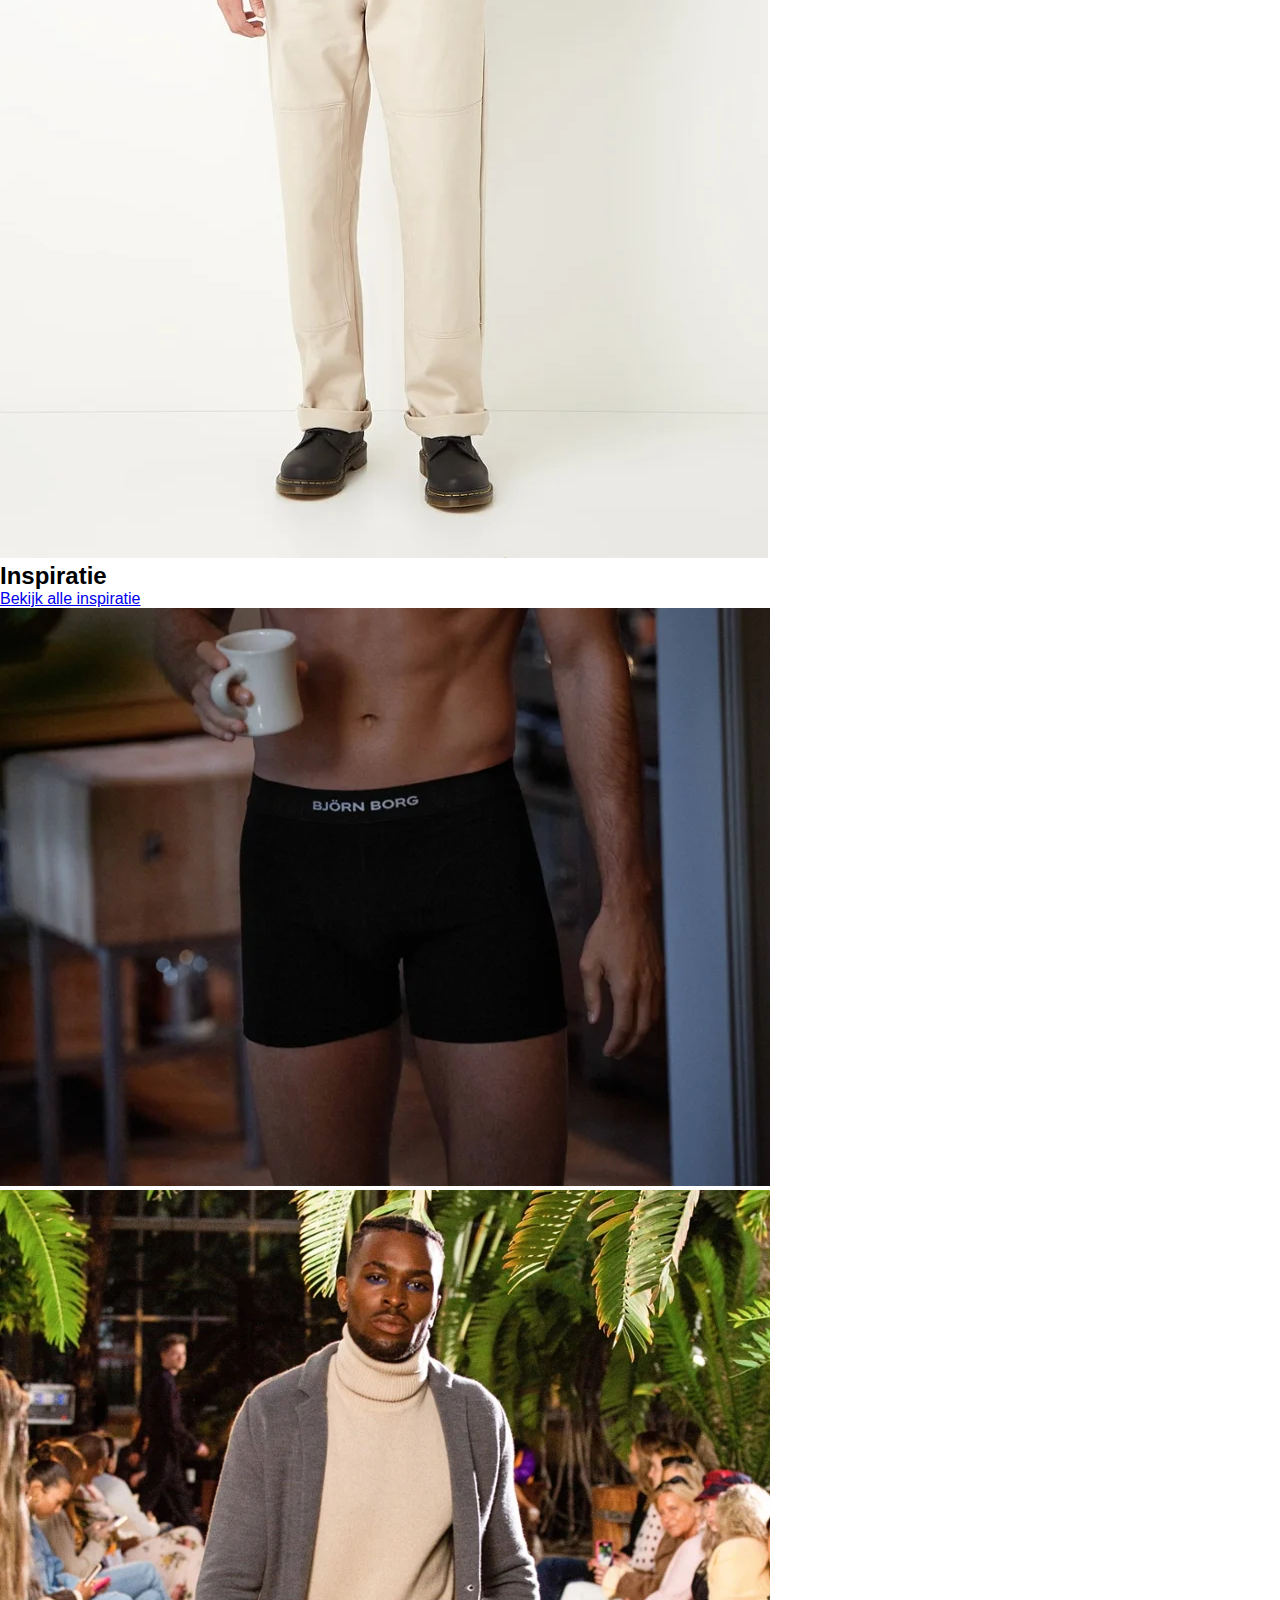
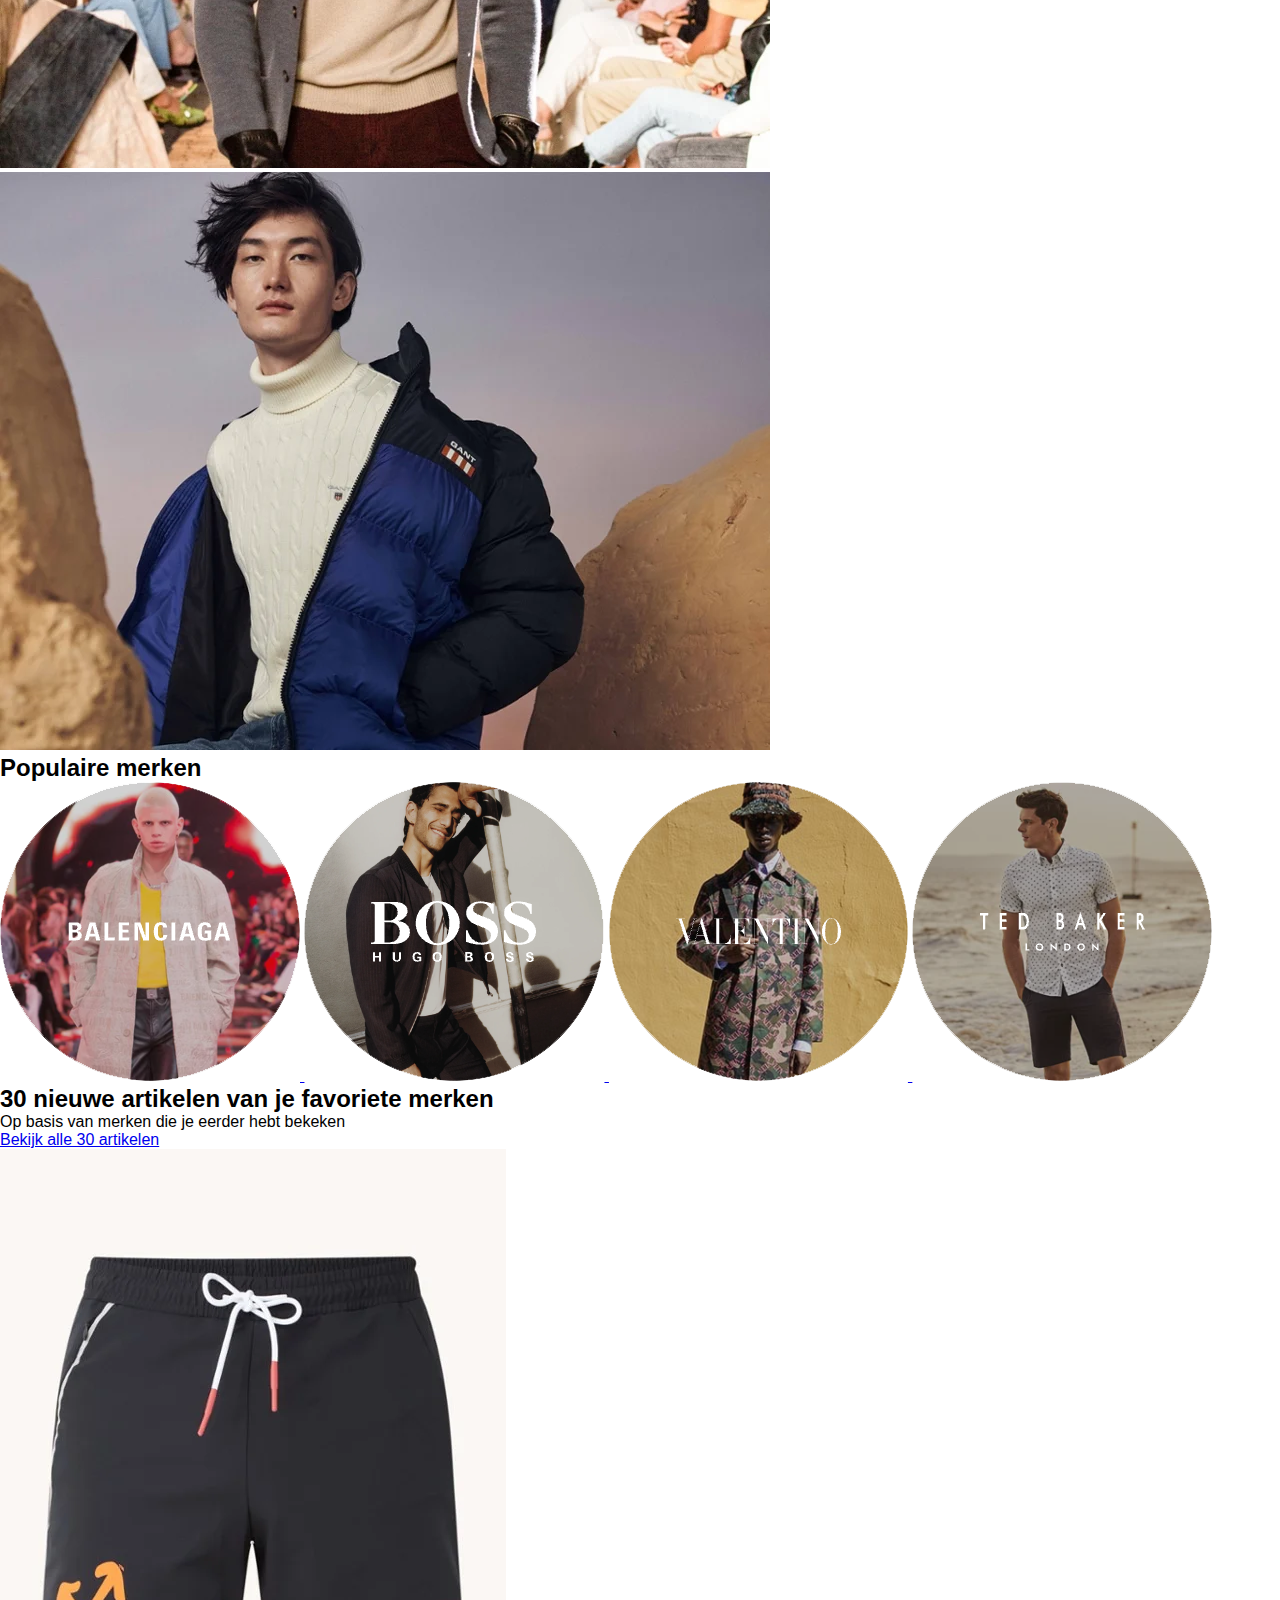
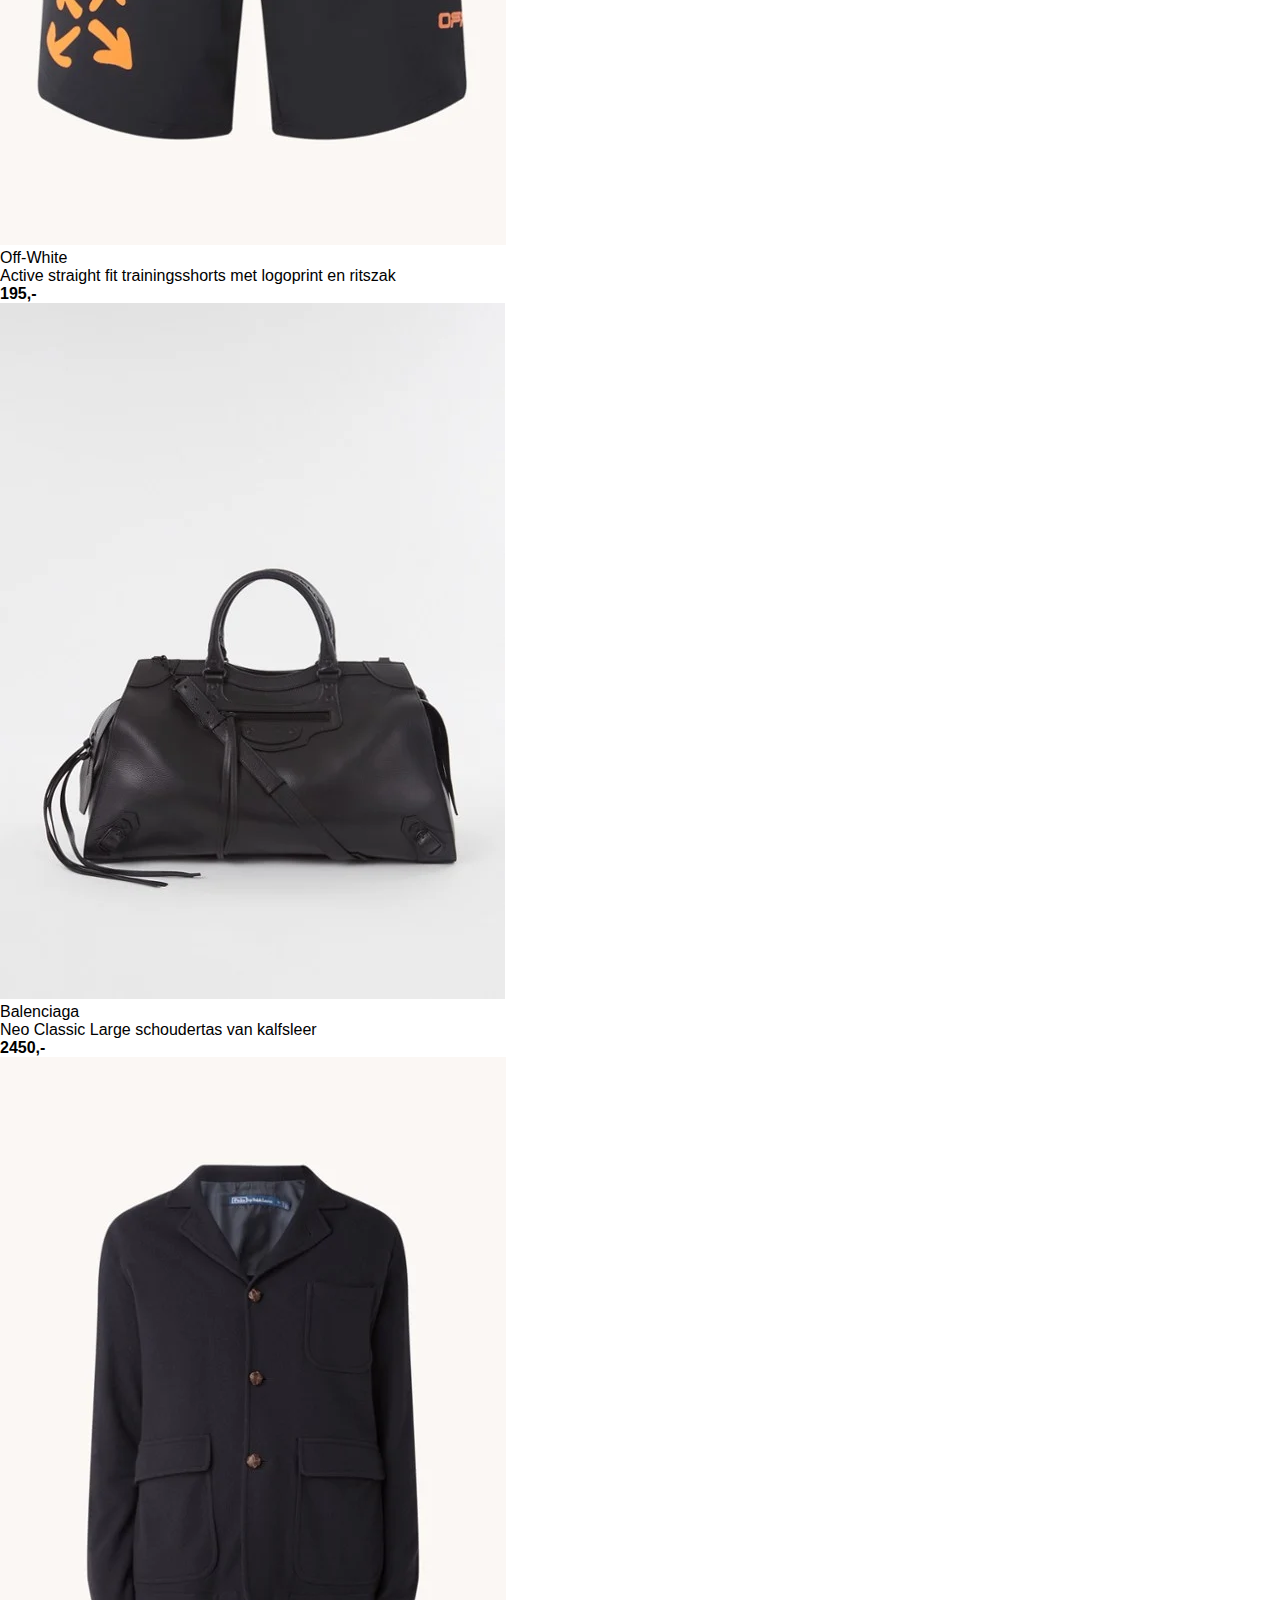
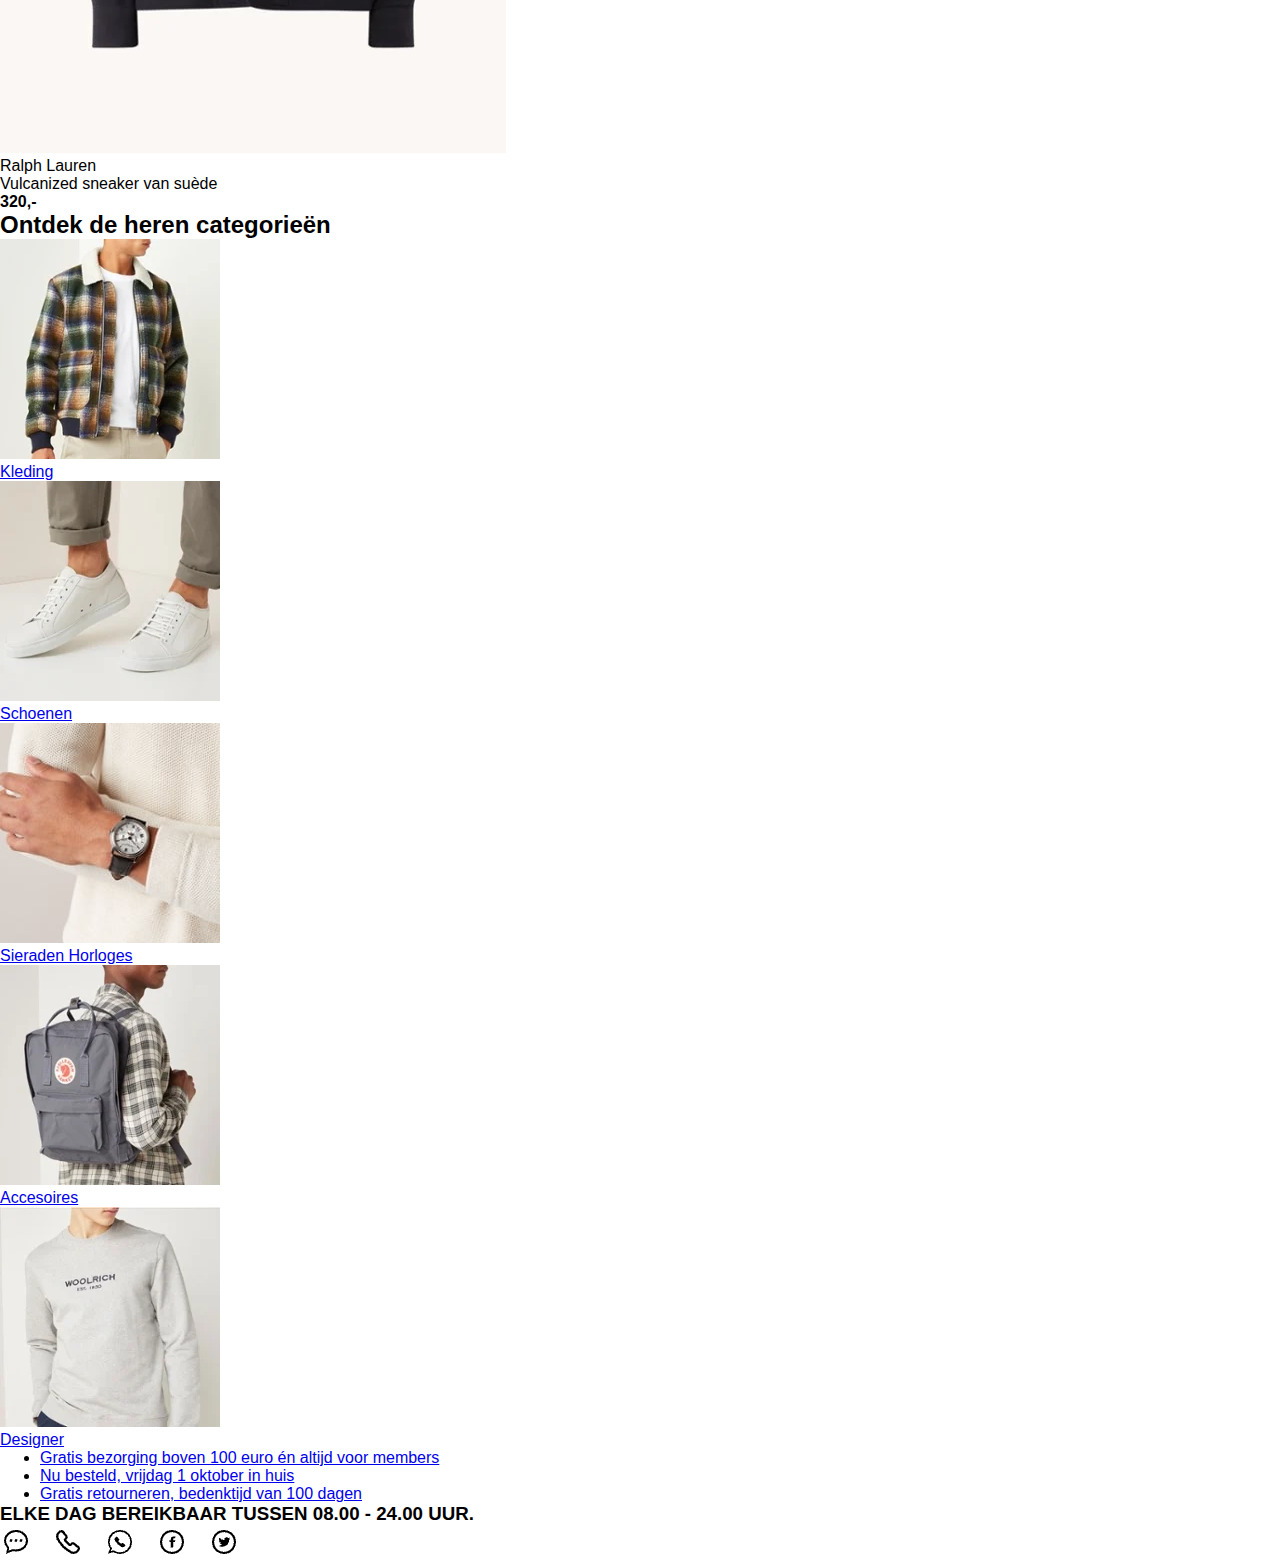
==== commit 9cd45fce: "Add files via upload" ====
--- a/index.html
+++ b/index.html
@@ -1,380 +1,258 @@
 <!doctype html>
 <html lang="nl">
 	
-<head>
-	<meta charset="UTF-8">
-	<meta name="author" content="jouw naam">
-	<meta name="viewport" content="width=device-width, initial-scale=1">
-	<title>Bijenkorf</title>
-	<link href="styles/style.css" rel="stylesheet">
-	<link rel="icon" type="image/svg+xml" href="images/favicon.svg">
-	<link rel="stylesheet" href="https://cdnjs.cloudflare.com/ajax/libs/font-awesome/4.7.0/css/font-awesome.min.css">
-</head>
-
-<body>
-	<header>
-		<section>
-			<a href="#">Winkels & Openingstijden</a>
-			<a href="#">Nu besteld,woensdag 15 september gratis in huis</a>
-			<a href="#">Klantenservice</a>
-		</section>
-
-		<section>
-			<a href="#">Nu besteld, morgen 6 oktober gratis in huis</a>
-		</section>
-		
-		<nav>
-			<section>
-				<label for="toggle">&#9776;</label>
-				<input type="checkbox" id="toggle"/>
-				<img src="images/bijenkorf-logo.png" alt="logo" class="logo-responsive">
-				<img src="images/nav-icons.png" alt="nav-icons" class="nav-icons-resp">
-			</section>
-			<form class="responsive-form">
-				<input type="text" placeholder="Waar ben je naar opzoek?" name="zoeken" class="search-bar">
-				<button type="submit"><img src="images/search-logo.png"></i></button>
-			</form>
-			<ul>
-				<li><a href="#">Dames</a></li>
-				<li><a href="#">Heren</a></li>
-				<li><a href="#">Kinderen</a></li>
-				<li><a href="#">Wonen & Vrije tijd</a></li>
-				<li><a href="#">Outlet</a></li>
-				<li><img src="images/bijenkorf-logo.png" class="logo"></li>
-				<li>
-					<form>
+	<head>
+		<meta charset="UTF-8">
+		<meta name="author" content="jouw naam">
+		<meta name="viewport" content="width=device-width, initial-scale=1.0">
+		<title>Bijenkorf</title>
+		<link href="styles/style.css" rel="stylesheet">
+		<!-- <link rel="icon" type="image/svg+xml" href="images/favicon.svg"> -->
+		<link rel="stylesheet" href="https://cdnjs.cloudflare.com/ajax/libs/font-awesome/4.7.0/css/font-awesome.min.css">
+	</head>
+
+	<body>
+		<header>
+			<section class="top-header">
+				<a href="#">Nu besteld, morgen 6 oktober gratis in huis</a>
+			</section>
+			
+			<nav>
+				<section>
+					<img src="images/bijenkorf-logo.png" alt="logo" class="bk-logo">
+					<img src="images/nav-icons.png" alt="nav-icons" class="nav-icons">
+				</section>
+				<section>
+					<a href="#" id="hamburger-menu-btn"><img src="images/menu.png" alt="menu"></a>
+					<form class="search-bar">
 						<input type="text" placeholder="Waar ben je naar opzoek?" name="zoeken" class="search-bar">
-						<button type="submit"><img src="images/search-logo.png"></i></button>
+						<a href="#"><img src="images/search-logo.png" alt="search-logo"></i></a>
 					</form>
-				</li>
-				<li><img src="images/nav-icons.png" class="nav-icons"></li>
-			</ul>
-		</nav>
-
-		<nav>
-			<ul>
-				<li><a href="#">Nieuwe collectie</a></li>
-				<li><a href="kleding.html">Kleding</a></li>
-				<li><a href="#">Schoenen</a></li>
-				<li><a href="#">Sieraden & Horloges</a></li>
-				<li><a href="#">Accesoires</a></li>
-				<li><a href="#">Verzorging</a></li>
-				<li><a href="#">Designer</a></li>
-				<li><a href="#">Inspiratie</a></li>
-				<li><a href="#">Cadeaus</a></li>
-				<li><a href="#"><u>Outlet</u></a></li>
-			</ul>
-		</nav>
-	</header>
-	
-	<main>
-		<div>
-			<img src="images/top-banner.png" id="top-banner">
-			<span>
-				<p>een nieuwe balans</p>
-				<h1>De mooiste herfstmode</h1>
-				<p>Verwerk het onbekende in je vertrouwde stijl en sta in een nieuwe balans met jezelf, elkaar en de natuur</p>
-				<button class="btn-check-selection">Bekijk de selectie</button>
-			</span>
-		</div>
-
-		<section>
-			<p>Al onze winkels zijn open, ook op afspraak, voor een bijzondere en veilige winkelervaring.</p> 
-			<a href="#">Maak een afspraak</a>
-		</section>
-
-		<div>
-			<h2>Trends</h2>
-			<a href="#">Bekijk alle trends</a>
-		</div>
-
-		<section>
-			<p>Van catwalk naar garderobe</p>
-			<a href="#"><img src="images/trends-item1.png"></a>
+					<button id="dark-mode-btn">DARK MODE</button>
+				</section>
+					
 				
-			<p>Tussenjassen</p>
-			<a href="#"><img src="images/trends-item2.png"></a>
-				
-			<p>Nieuwe sneaker releases</p>
-			<a href="#"><img src="images/trends-item3.png"></a>
-		</section>
-
-		<section>
-			<article>
-				<h2>Speciaal voor jou geselecteerd</h2>
-				<p>Gebaseerd op items die je eerder hebt bekeken</p>
-				<a href="#">Bekijk alle</a>
-			</article>
-			<div>
-				<a href="#"><img src="images/special4you-imgs/jacket.png"></a>
-				<p>Moncler</p>
-				<b>Moncler Genius</b>
-				<p>Clonophis jack met steekzakken en backprint</p>
-				<b>1190,-</b>
-			</div>
-			<div>
-				<a href="#"><img src="images/special4you-imgs/short.png"></a>
-				<p>Versace</p>
-				<p>Zwemshorts met logoband en steekzakken</p>
-				<b>210,-</b>
-			</div>
-			<div>
-				<a href="#"><img src="images/special4you-imgs/shoes.png"></a>
-				<p>Off-White</p>
-				<p>Vulcanized sneaker van suède</p>
-				<b>320,-</b>
-			</div>
-		</section>
-
-		<section>
-			<article>
-				<h2>Nieuwe collectie</h2>
-				<a href="#">Bekijk de collectie</a>
-			</article>
-			<div>
-				<a href="#"><img src="images/new-collection/green-jacket.png"></a>
-				<p>Stone Island</p>
-				<p>Gewatteerde parka met donsvulling en capuchon</p>
-				<b>1150,-</b>
-			</div>
-			<div>
-				<a href="#"><img src="images/new-collection/joggers.png"></a>
-				<p>The North Face</p>
-				<p>Sherpa tapered fit cargobroek van teddy met ritszakken</p>
-				<b>120,-</b>
-			</div>
-			<div>
-				<a href="#"><img src="images/new-collection/hoodie.png"></a>
-				<p>Stone Island</p>
-				<p>653E3 Hoodie met halve rits en camouflageprint</p>
-				<b>535,-</b>
-			</div>
-		</section>
-
-		<section>
-			<article>
-				<h2>Wat vind je van deze outfits?</h2>
-				<p>Samengesteld met de meest populaire items</p>
-			</article>
-		</section>
-		<div>
-			<a href="#"><img src="images/outfits/darkgreen-jacket.png"></a>
-			<a href="#"><img src="images/outfits/blue-jacket.png"></a>
-			<a href="#"><img src="images/outfits/black-jacket.png"></a>
-		</div>
-
-		<section>
-			<article>
+				<ul id="hamburger-menu">
+					<li id="closeMenu">X</li>
+					<li><a href="index.html">Home</a></li>
+					<li><a href="#">Nieuwe collectie</a></li>
+					<li><a href="kleding.html">Kleding</a></li>
+					<li><a href="#">Schoenen</a></li>
+					<li><a href="#">Sieraden & horloges</a></li>
+					<li><a href="#">Accessoires</a></li>
+					<li><a href="#">Verzorging</a></li>
+					<li><a href="#">Designer</a></li>
+					<li><a href="#">Inspiratie</a></li>
+					<li><a href="#">Cadeaus</a></li>
+					<li><a href="#">Outlet</a></li>
+				</ul>
+			</nav>
+		</header>
+
+		<main>
+			<section>
+				<img src="images/top-banner.png" id="top-banner" alt="top-banner">
+				<span>
+					<p>EEN NIEUWE BALANS</p>
+					<h1>De mooiste herfstmode</h1>
+					<p>Verwerk het onbekende in je vertrouwde stijl en sta in een nieuwe balans met jezelf, elkaar en de natuur</p>
+					<button class="btn-check-selection">Bekijk de selectie</button>
+				</span>
+			</section>
+
+			<section>
+				<p>Al onze winkels zijn open, ook op afspraak, voor een bijzondere en veilige winkelervaring.</p> 
+				<a href="#">Maak een afspraak</a>
+			</section>
+
+			<section>
+				<h2>Trends</h2>
+				<a href="#">Bekijk alle trends</a>
+			</section>
+
+			<section>
+				<p>Catwalk</p>
+				<a href="#"><img src="images/trends-item1.png" alt="trends-item1"></a>
+					
+				<p>Tussenjassen</p>
+				<a href="#"><img src="images/trends-item2.png" alt="trends-item2"></a>
+					
+				<p>Sneakers</p>
+				<a href="#"><img src="images/trends-item3.png" alt="trends-item3"></a>
+			</section>
+
+			<section>
+				<article>
+					<h2>Speciaal voor jou geselecteerd</h2>
+					<p>Gebaseerd op items die je eerder hebt bekeken</p>
+					<a href="#">Bekijk alle</a>
+				</article>
+				<div>
+					<a href="#"><img src="images/special4you-imgs/jacket.png" alt="jacket"></a>
+					<p>Moncler</p>
+					<p>Clonophis jack met steekzakken en backprint</p>
+					<b>1190,-</b>
+				</div>
+				<div>
+					<a href="#"><img src="images/special4you-imgs/short.png" alt="short"></a>
+					<p>Versace</p>
+					<p>Zwemshorts met logoband en steekzakken</p>
+					<b>210,-</b>
+				</div>
+				<div>
+					<a href="#"><img src="images/special4you-imgs/shoes.png" alt="shoes"></a>
+					<p>Off-White</p>
+					<p>Vulcanized sneaker van suède</p>
+					<b>320,-</b>
+				</div>
+			</section>
+
+			<section>
+				<article>
+					<h2>Nieuwe collectie</h2>
+					<a href="#">Bekijk de collectie</a>
+				</article>
+				<div>
+					<a href="#"><img src="images/new-collection/green-jacket.png" alt="jacket"></a>
+					<p>Stone Island</p>
+					<p>Gewatteerde parka met donsvulling en capuchon</p>
+					<b>1150,-</b>
+				</div>
+				<div>
+					<a href="#"><img src="images/new-collection/joggers.png" alt="joggers"></a>
+					<p>The North Face</p>
+					<p>Sherpa tapered fit cargobroek van teddy met ritszakken</p>
+					<b>120,-</b>
+				</div>
+				<div>
+					<a href="#"><img src="images/new-collection/hoodie.png" alt="hoodie"></a>
+					<p>Stone Island</p>
+					<p>653E3 Hoodie met halve rits en camouflageprint</p>
+					<b>535,-</b>
+				</div>
+			</section>
+
+			<section>
+				<article>
+					<h2>Wat vind je van deze outfits?</h2>
+					<p>Samengesteld met de meest populaire items</p>
+				</article>
+			</section>
+
+			<section>
+				<a href="#"><img src="images/outfits/darkgreen-jacket.png" alt="jacket"></a>
+				<a href="#"><img src="images/outfits/blue-jacket.png" alt="blue-jacket"></a>
+				<a href="#"><img src="images/outfits/black-jacket.png" alt="black-jacket"></a>
+			</section>
+
+			<section>
 				<h2>Inspiratie</h2>
 				<a href="#">Bekijk alle inspiratie</a>
-			</article>
-
-			<div>
-				<a href="#"><img src="images/inspiration/boxer.png"></a>
-				<a href="#"><img src="images/inspiration/model.png"></a>
-				<a href="#"><img src="images/inspiration/second-model.png"></a>
-			</div>
-		</section>
-
-		<section>
-			<article>
-				<h2>Populaire merken</h2>
-			</article>
-		</section>
-
-		<div>
-			<a href="#">
-				<img src="images/populair/balenciaga.png">
-			</a>
+			</section>
+
+			<section>
+				<div>
+					<a href="#"><img src="images/inspiration/boxer.png" alt="boxer"></a>
+					<a href="#"><img src="images/inspiration/model.png" alt="model"></a>
+					<a href="#"><img src="images/inspiration/second-model.png" alt="second-model"></a>
+				</div>
+			</section>
+
+			<section>
+				<article>
+					<h2>Populaire merken</h2>
+				</article>
+			</section>
+
+			<section>
+				<a href="#">
+					<img src="images/populair/balenciaga.png" alt="balenciaga">
+				</a>
+							
+				<a href="#">
+					<img src="images/populair/hugoboss.png" alt="hugo-boss">
+				</a>
+							
+				<a href="#">
+					<img src="images/populair/valentino.png" alt="valentino">
+				</a>
+							
+				<a href="#">
+					<img src="images/populair/tedbaker.png" alt="tedbaker">
+				</a>			
+			</section>
+
+			<section>
+				<article>
+					<h2>30 nieuwe artikelen van je favoriete merken</h2>
+					<p>Op basis van merken die je eerder hebt bekeken</p>
+					<a href="#">Bekijk alle 30 artikelen</a>
+				</article>
+				<div>
+					<a href="#"><img src="images/favorite-designer/short.png" alt="short"></a>
+					<p>Off-White</p>
+					<p>Active straight fit trainingsshorts met logoprint en ritszak</p>
+					<b>195,-</b>
+				</div>
+				<div>
+					<a href="#"><img src="images/favorite-designer/bag.png" alt="bag"></a>
+					<p>Balenciaga</p>
+					<p>Neo Classic Large schoudertas van kalfsleer</p>
+					<b>2450,-</b>
+				</div>
+				<div>
+					<a href="#"><img src="images/favorite-designer/ralph-lauren.png" alt="ralph-lauren"></a>
+					<p>Ralph Lauren</p>
+					<p>Vulcanized sneaker van suède</p>
+					<b>320,-</b>
+				</div>
+			</section>
+
+			<section>
+				<article>
+					<h2>Ontdek de heren categorieën</h2>
+				</article>
+			</section>
 			
-			<!-- <img src="images/populair/txt/balenciaga-txt.png"> -->
-			
-			<a href="#">
-				<img src="images/populair/hugoboss.png">
-				<!-- <h3>HUGO BOSS</h3> -->
-			</a>
-			
-			<!-- <img src="images/populair/txt/hugoboss-text.png"> -->
-			
-			<a href="#">
-				<img src="images/populair/valentino.png">
-				<!-- <h3>VALENTINO</h3> -->
-			</a>
-			
-			<!-- <img src="images/populair/txt/valentino-txt.png"> -->
-			
-			<a href="#">
-				<img src="images/populair/tedbaker.png">
-				<!-- <h3>TEDBAKER</h3> -->
-			</a>
-			
-			<!-- <img src="images/populair/txt/tedbaker-txt.png"> -->
-		</div>
-
-		<section>
-			<article>
-				<h2>30 nieuwe artikelen van je favoriete merken</h2>
-				<p>Op basis van merken die je eerder hebt bekeken</p>
-				<a href="#">Bekijk alle 30 artikelen</a>
-			</article>
-			<div>
-				<a href="#"><img src="images/favorite-designer/short.png"></a>
-				<p>Off-White</p>
-				<b>OFF ACTIVE</b>
-				<p>Active straight fit trainingsshorts met logoprint en ritszak</p>
-				<b>195,-</b>
-			</div>
-			<div>
-				<a href="#"><img src="images/favorite-designer/bag.png"></a>
-				<p>Balenciaga</p>
-				<p>Neo Classic Large schoudertas van kalfsleer</p>
-				<b>2450,-</b>
-			</div>
-			<div>
-				<a href="#"><img src="images/favorite-designer/ralph-lauren.png"></a>
-				<p>Ralph Lauren</p>
-				<p>Vulcanized sneaker van suède</p>
-				<b>320,-</b>
-			</div>
-		</section>
-
-		<section>
-			<article>
-				<h2>Ontdek de heren categorieën</h2>
-			</article>
-
-			<div>
-				<a href="#"><img src="images/men-categories/clothes.png">
-					<p>Kleding</p>
-				</a>
-				
-				<a href="#"><img src="images/men-categories/shoes.png">
-					<p>Schoenen</p>
-				</a>
-				
-				<a href="#"><img src="images/men-categories/watch.png">
-					<p>Sieraden Horloges</p>
-				</a>
-				
-				<a href="#"><img src="images/men-categories/accesoires.png">
-					<p>Accesoires</p>
-				</a>
-
-				<a href="#"><img src="images/men-categories/designer.png">
-					<p>Designer</p>
-				</a>
-			</div>
-		</section>
-
-		<section>
-			<h4>Herenmode merken</h4>
-			<button class="btn-check-designer">Bekijk de selectie</button>
-		</section>
-		
-		<section>
-			<ul>
-				<li><a href="#">adidas</a></li>
-				<li><a href="#">Armani Exchange</a></li>
-				<li><a href="#">Balenciaga</a></li>
-				<li><a href="#">Calvin Klein</a></li>
-				<li><a href="#">CHASIN'</a></li>
-				<li><a href="#">Daily Paper</a></li>
-				<li><a href="#">Diesel</a></li>
-			</ul>
-
-			<ul>
-				<li><a href="#">Dolce & Gabbana</a></li>
-				<li><a href="#">Dsquared2</a></li>
-				<li><a href="#">Dune London</a></li>
-				<li><a href="#">Emporio Armani</a></li>
-				<li><a href="#">Fossil</a></li>
-				<li><a href="#">Gucci</a></li>
-				<li><a href="#">HUGO BOSS</a></li>
-			</ul>
-
-			<ul>
-				<li><a href="#">Levi's</a></li>
-				<li><a href="#">MANGO</a></li>
-				<li><a href="#">Nike</a></li>
-				<li><a href="#">Oakley</a></li>
-				<li><a href="#">Prada</a></li>
-				<li><a href="#">Profuomo</a></li>
-				<li><a href="#">Ralph Lauren</a></li>
-			</ul>
-
-			<ul>
-				<li><a href="#">Ray-Ban</a></li>
-				<li><a href="#">Reiss</a></li>
-				<li><a href="#">Sandro</a></li>
-				<li><a href="#">Scotch & Soda</a></li>
-				<li><a href="#">Ted Baker</a></li>
-				<li><a href="#">Tommy Hilfiger</a></li>
-				<li><a href="#">Van Gils</a></li>
-			</ul>
-		</section>
-	</main>
-
-	<footer>
-		<section>
-			<ul>
-				<li><a href="#">Gratis bezorging boven 100 euro én altijd voor members</a></li>
-				<li><a href="#">Nu besteld, vrijdag 1 oktober in huis</a></li>
-				<li><a href="#">Gratis retourneren, bedenktijd van 100 dagen</a></li>
-			</ul>
-		</section>
-
-		<!-- <section>
-			<ul>
-				<li><a href="#">Gratis bezorging boven 100 euro én altijd voor members</a></li>
-				<li><a href="#">Nu besteld, vrijdag 1 oktober in huis</a></li>
-				<li><a href="#">Gratis retourneren, bedenktijd van 100 dagen</a></li>
-			</ul>
-		</section> -->
-
-		<section>
-			<h3>ELKE DAG BEREIKBAAR TUSSEN 08.00 - 24.00 UUR.</h3>
-			<ul>
-				<li>
-					<a href="#">Via chat
-						<br>
-						<span>antwoord binnen ca. 2 minuten</span>
-					</a>
-					
-				</li>
-				<li>
-					<a href="#">Bel 020 808 9333
-						<br>
-						<span>Bereikbaar tot 21.00 uur</span>
-					</a>
-				</li>
-				<li>
-					<a href="#">Voeg 0621135135 toe op WhatsApp
-						<br>
-						<span>antwoord binnen 30 minuten</span>
-					</a>
-				</li>
-			</ul>
-
-			<ul>
-				<li>
-					<a href="#">Via Facebook
-						<br>
-						<span>antwoord binnen 30 minuten</span>
-					</a>
-					
-				</li>
-				<li>
-					<a href="#">Via Twitter
-						<br>
-						<span>antwoord binnen 30 minuten</span>
-					</a>
-				</li>
-			</ul>
-			<img src="images/footer-links.png">
-		</section>
-	</footer>
-	
-	<script src="scripts/script.js"></script>
-</body>
-	
+			<section>
+				<div>
+					<a href="#"><img src="images/men-categories/clothes.png" alt="clothes">
+						<p>Kleding</p>
+					</a>
+					
+					<a href="#"><img src="images/men-categories/shoes.png" alt="shoes">
+						<p>Schoenen</p>
+					</a>
+					
+					<a href="#"><img src="images/men-categories/watch.png" alt="watch">
+						<p>Sieraden Horloges</p>
+					</a>
+					
+					<a href="#"><img src="images/men-categories/accesoires.png" alt="accesoires">
+						<p>Accesoires</p>
+					</a>
+
+					<a href="#"><img src="images/men-categories/designer.png" alt="designer">
+						<p>Designer</p>
+					</a>
+				</div>
+			</section>
+		</main>
+
+		<footer>
+			<section>
+				<ul class="footer">
+					<li><a href="#">Gratis bezorging boven 100 euro én altijd voor members</a></li>
+					<li><a href="#">Nu besteld, vrijdag 1 oktober in huis</a></li>
+					<li><a href="#">Gratis retourneren, bedenktijd van 100 dagen</a></li>
+				</ul>
+			</section>
+
+			<section>
+				<h3>ELKE DAG BEREIKBAAR TUSSEN 08.00 - 24.00 UUR.</h3>
+				<img src="images/footer-links.png" alt="footer-links">
+			</section>
+		</footer>
+		<script src="scripts/script.js"></script>
+	</body>
 </html>
--- a/styles/style.css
+++ b/styles/style.css
@@ -5,1689 +5,668 @@
   font-family: 'proxima-nova', sans-serif;
 }
 
-body {
-  margin: 0;
-  font-family: Proxima Nova,-apple-system,BlinkMacSystemFont,Segoe UI,Roboto,Helvetica Neue,Arial,sans-serif;
-  font-size: .8125rem;
-  font-weight: 400;
-  line-height: 1.5;
-  letter-spacing: .02em;
-  color: #3e3e3e;
-  background-color: #fff;
+@media only screen and (max-width: 425px) {
+  body {
+    margin: 0;
+    font-weight: 400;
+    line-height: 1.5;
+    letter-spacing: .02em;
+    color: #3e3e3e;
+    background-color: #fff;
+  }
+
+  .top-header {
+    background-color: black;
+    display: flex;
+    justify-content: center;
+    margin-bottom: 10px;
+  }
+
+  .top-header a {
+    color: white;
+    text-align: center;
+    text-decoration: none;
+    font-family: 'proxima-nova', sans-serif;
+    font-size: .875rem;
+    line-height: 1.375rem;
+    font-weight: 300;
+    padding: 2px;
+  }
+
+  .bk-logo {
+    width: 120px;
+    height: 25px;
+    object-fit: cover;
+  }
+
+  .nav-icons {
+    width: 120px;
+  }
+
+  nav section:nth-child(1) {
+    display: flex;
+    justify-content: space-between;
+    padding: 0 10px 0 10px;
+  }
+
+  nav section:nth-child(2) {
+    display: flex;
+    padding: 16px 17px 13px 17px;
+    justify-content: space-between;
+  }
+
+  nav section:nth-child(2) #hamburger-menu-btn img {
+    width: 40px;
+  }
+
+  #hamburger-menu-btn {
+    border: none;
+    background-color: transparent;
+  }
+
+  #dark-mode-btn {
+    border: none;
+    padding: 10px;
+    height: 40px;
+    border-radius: 20px;
+    font-size: 12px;
+    color: white;
+    background-color: black;
+  }
+
+  .search-bar {
+    display: inline-block;
+    height: 40px;
+    background-color: #efefef;
+    border: none;
+    padding-left: 5px;
+  }
+  
+  .search-bar a {
+    border: none;
+    cursor: pointer;
+    background-color: #efefef;
+    height: 40px;
+    padding: 10px;
+  }
+  
+  .search-bar a img {
+    width: 12px;
+  }
+
+  #hamburger-menu {
+    list-style: none;
+    background-color: black;
+    display: none;
+    transition: opacity 1s ease-out;
+  }
+
+  #hamburger-menu li {
+    padding: 10px;
+  }  
+
+  #hamburger-menu li a {
+    color: white;
+    text-decoration: none;
+  }
+
+  #closeMenu {
+    float: right;
+    padding: 5px 10px 10px 10px;
+    color: white;
+    font-weight: bold;
+    font-size: 30px;
+  }
+
+  .visible {
+    opacity: 1;
+    transform: translateX(0%);
+    z-index: 100;
+  }
+
+  main section:nth-child(1) {
+    background-color: black;
+    height: 199px;
+  }
+
+  #top-banner {
+    width: 425px;
+    position: relative;
+    opacity: 0.8;
+  } 
+
+  span {
+    position: absolute;
+    text-align: center;
+    transform: translate(-121%, 9%);
+  }
+
+  span p:nth-child(1) {
+    font-size: 10px;
+    color: white;
+  }
+
+  span h1 {
+    font-size: 31px;
+    color: white;
+    font-family: 'Times New Roman', Times, serif;
+    font-weight: 400;
+  }
+
+  span p:nth-child(3) {
+    color: white;
+    font-size: 15px;
+    text-align: center;
+    width: 300px;
+    padding-bottom: 10px;
+  }
+
+  .btn-check-selection {
+    background-color: white;
+    color: black;
+    border: none;
+    cursor: pointer;
+    font-weight: bold;
+    padding: 10px;
+  }
+
+  main section:nth-child(2) {
+    background-color: #f1e6d9;
+    padding: 5px 7px 5px 10px;
+  }
+
+  main section:nth-child(2) p {
+    display: inline;
+    font-size: 12px;
+    font-weight: bold;
+    color: black;
+  }
+
+  main section:nth-child(2) a {
+    font-size: 12px;
+    font-weight: bold;
+    color: black;
+  }
+
+  main section:nth-child(3) {
+    padding: 20px;
+  }
+
+  main section:nth-child(3) h2{
+    font-family: 'Times New Roman', Times, serif;
+    color: black;
+    font-weight: 400;
+    font-size: 30px;
+  }
+
+  main section:nth-child(3) a {
+    color: black;
+    font-weight: bold;
+    font-size: 12px;
+  }
+
+  main section:nth-child(4) {
+    display: flex;
+    overflow-x: scroll;
+    overflow-y: hidden;
+  }
+
+  main section:nth-child(4) a img {
+    width: 270px;
+  }
+
+  main section:nth-child(4) p:nth-child(1) {
+    transform: translate(175%, 85%);
+    color: #ffffff;
+    font-size: 20px;
+    width: 5%;
+  }
+
+  main section:nth-child(4) p:nth-child(3) {
+    transform: translate(175%, 85%);
+    color: #ffffff;
+    font-size: 20px;
+    width: 5%;
+  }
+
+  main section:nth-child(4) p:nth-child(5) {
+    transform: translate(175%, 85%);
+    color: #ffffff;
+    font-size: 20px;
+    width: 5%;
+  }
+
+  main section:nth-child(5) {
+    display: flex;
+    overflow-x: scroll;
+    overflow-y: hidden;
+    background-color: #FAF7F3;
+    margin-top: 50px;
+  }
+
+  main section:nth-child(5) article {
+    padding: 40px 40px 0px 29px;
+  }
+
+  main section:nth-child(5) article a {
+   color: black;
+   font-size: 12px;
+   font-weight: bold;
+  }
+
+  main section:nth-child(5) h2 {
+    font-family: 'Times New Roman', Times, serif;
+    color: black;
+    font-weight: 400;
+    font-size: 30px;
+    width: 200px;
+    line-height: 35px;
+    padding-bottom: 10px;
+  }
+
+  main section:nth-child(5) div {
+    padding: 10px;
+  }
+
+  main section:nth-child(5) div img {
+    width: 160px;
+  }
+
+  main section:nth-child(5) div:nth-child(2) p:nth-child(2) {
+    font-size: 12px;
+    font-weight: bold;
+  }
+
+  main section:nth-child(5) div:nth-child(2) p:nth-child(3) {
+    font-size: 13px;
+    width: 160px;
+  }
+
+  main section:nth-child(5) div:nth-child(2) b {
+    font-size: 14px;
+    font-weight: bold;
+  }
+
+  main section:nth-child(5) div:nth-child(3) p:nth-child(2) {
+    font-size: 12px;
+    font-weight: bold;
+  }
+
+  main section:nth-child(5) div:nth-child(3) p:nth-child(3) {
+    font-size: 13px;
+    width: 160px;
+  }
+
+  main section:nth-child(5) div:nth-child(3) b {
+    font-size: 14px;
+    font-weight: bold;
+  }
+
+  main section:nth-child(5) div:nth-child(4) p:nth-child(2) {
+    font-size: 12px;
+    font-weight: bold;
+  }
+
+  main section:nth-child(5) div:nth-child(4) p:nth-child(3) {
+    font-size: 13px;
+    width: 160px;
+  }
+
+  main section:nth-child(5) div:nth-child(4) b {
+    font-size: 14px;
+    font-weight: bold;
+  }
+
+  main section:nth-child(6) {
+    display: flex;
+    overflow-x: scroll;
+    overflow-y: hidden;
+    background-color: #FAF7F3;
+    margin-top: 50px;
+  }
+
+  main section:nth-child(6) article {
+    padding: 40px 40px 0px 29px;
+  }
+
+  main section:nth-child(6) article a {
+   color: black;
+   font-size: 12px;
+   font-weight: bold;
+  }
+
+  main section:nth-child(6) h2 {
+    font-family: 'Times New Roman', Times, serif;
+    color: black;
+    font-weight: 400;
+    font-size: 30px;
+    width: 208px;
+    line-height: 35px;
+    padding-bottom: 10px;
+  }
+
+  main section:nth-child(6) div {
+    padding: 10px;
+  }
+
+  main section:nth-child(6) div img {
+    width: 160px;
+  }
+
+  main section:nth-child(6) div:nth-child(2) p:nth-child(2) {
+    font-size: 12px;
+    font-weight: bold;
+  }
+
+  main section:nth-child(6) div:nth-child(2) p:nth-child(3) {
+    font-size: 13px;
+    width: 160px;
+  }
+
+  main section:nth-child(6) div:nth-child(2) b {
+    font-size: 14px;
+    font-weight: bold;
+  }
+
+  main section:nth-child(6) div:nth-child(3) p:nth-child(2) {
+    font-size: 12px;
+    font-weight: bold;
+  }
+
+  main section:nth-child(6) div:nth-child(3) p:nth-child(3) {
+    font-size: 13px;
+    width: 160px;
+  }
+
+  main section:nth-child(6) div:nth-child(3) b {
+    font-size: 14px;
+    font-weight: bold;
+  }
+
+  main section:nth-child(6) div:nth-child(4) p:nth-child(2) {
+    font-size: 12px;
+    font-weight: bold;
+  }
+
+  main section:nth-child(6) div:nth-child(4) p:nth-child(3) {
+    font-size: 13px;
+    width: 160px;
+  }
+
+  main section:nth-child(6) div:nth-child(4) b {
+    font-size: 14px;
+    font-weight: bold;
+  }
+
+  main section:nth-child(7) {
+    padding: 20px;
+    margin-top: 50px;
+  }
+
+  main section:nth-child(7) h2{
+    font-family: 'Times New Roman', Times, serif;
+    color: black;
+    font-weight: 400;
+    font-size: 30px;
+  }
+
+  main section:nth-child(7) p {
+    color: #635f5c;
+    font-size: 12px;
+  }
+
+  main section:nth-child(8) {
+    display: flex;
+    overflow-x: scroll;
+    overflow-y: hidden;
+  }
+
+  main section:nth-child(8) a {
+    padding: 0px 10px 10px 20px;
+  }
+
+  main section:nth-child(8) img {
+    width: 270px;
+  }
+
+  main section:nth-child(9) {
+    margin-top: 50px;
+    padding: 20px;
+    background-color: #FAF7F3;
+  }
+
+  main section:nth-child(9) h2{
+    font-family: 'Times New Roman', Times, serif;
+    color: black;
+    font-weight: 400;
+    font-size: 30px;
+  }
+
+  main section:nth-child(9) a {
+    color: black;
+    font-weight: bold;
+    font-size: 12px;
+  }
+
+  main section:nth-child(10) {
+    display: flex;
+    overflow-x: scroll;
+    overflow-y: hidden;
+    background-color: #FAF7F3;
+  }
+
+  main section:nth-child(10) div {
+    display: flex;
+  }
+
+  main section:nth-child(10) div img {
+    width: 250px;
+  }  
+
+  main section:nth-child(10) div a {
+    padding: 0px 10px 10px 20px;
+  }
+
+  main section:nth-child(11) {
+    margin-top: 50px;
+    padding: 20px;
+  }
+
+  main section:nth-child(11) h2{
+    font-family: 'Times New Roman', Times, serif;
+    color: black;
+    font-weight: 400;
+    font-size: 30px;
+  }
+
+  main section:nth-child(12) {
+    display: flex;
+    overflow-x: scroll;
+    overflow-y: hidden;
+  }
+
+  main section:nth-child(12) a {
+    padding: 0px 10px 0px 20px;
+  }
+
+  main section:nth-child(12) img {
+    width: 250px;
+  }
+
+  main section:nth-child(13) {
+    display: flex;
+    overflow-x: scroll;
+    overflow-y: hidden;
+    background-color: #FAF7F3;
+    margin-top: 50px;
+  }
+
+  main section:nth-child(13) article {
+    padding: 40px 40px 0px 29px;
+  }
+
+  main section:nth-child(13) article a {
+   color: black;
+   font-size: 12px;
+   font-weight: bold;
+  }
+
+  main section:nth-child(13) h2 {
+    font-family: 'Times New Roman', Times, serif;
+    color: black;
+    font-weight: 400;
+    font-size: 30px;
+    width: 260px;
+    line-height: 35px;
+    padding-bottom: 10px;
+  }
+
+  main section:nth-child(13) div {
+    padding: 10px;
+  }
+
+  main section:nth-child(13) div img {
+    width: 160px;
+  }
+
+  main section:nth-child(13) div:nth-child(2) p:nth-child(2) {
+    font-size: 12px;
+    font-weight: bold;
+  }
+
+  main section:nth-child(13) div:nth-child(2) p:nth-child(3) {
+    font-size: 13px;
+    width: 160px;
+  }
+
+  main section:nth-child(13) div:nth-child(2) b {
+    font-size: 14px;
+    font-weight: bold;
+  }
+
+  main section:nth-child(13) div:nth-child(3) p:nth-child(2) {
+    font-size: 12px;
+    font-weight: bold;
+  }
+
+  main section:nth-child(13) div:nth-child(3) p:nth-child(3) {
+    font-size: 13px;
+    width: 160px;
+  }
+
+  main section:nth-child(13) div:nth-child(3) b {
+    font-size: 14px;
+    font-weight: bold;
+  }
+
+  main section:nth-child(13) div:nth-child(4) p:nth-child(2) {
+    font-size: 12px;
+    font-weight: bold;
+  }
+
+  main section:nth-child(13) div:nth-child(4) p:nth-child(3) {
+    font-size: 13px;
+    width: 160px;
+  }
+
+  main section:nth-child(13) div:nth-child(4) b {
+    font-size: 14px;
+    font-weight: bold;
+  }
+
+  main section:nth-child(14) {
+    margin-top: 50px;
+    padding: 20px;
+    background-color: #FAF7F3;
+  }
+
+  main section:nth-child(14) h2{
+    font-family: 'Times New Roman', Times, serif;
+    color: black;
+    font-weight: 400;
+    font-size: 30px;
+  }
+
+  main section:nth-child(15) div {
+    display: flex;
+    overflow-x: scroll;
+    overflow-y: hidden;
+    background-color: #FAF7F3;
+  }
+
+  main section:nth-child(15) a img {
+    width: 250px;
+  }
+
+  main section:nth-child(15) a {
+    padding: 0px 20px 0px 20px;
+    text-decoration: none;
+  }
+
+  main section:nth-child(15) div a:nth-child(1) p {
+    transform: translate(800%, -500%);
+    color: #ffffff;
+    font-size: 20px;
+    width: 5%;
+  }
+
+  main section:nth-child(15) div a:nth-child(2) p {
+    transform: translate(700%, -485%);
+    color: #ffffff;
+    font-size: 20px;
+    width: 5%;
+  }
+
+  main section:nth-child(15) div a:nth-child(3) p {
+    transform: translate(25%, -500%);
+    color: #ffffff;
+    font-size: 20px;
+    width: 70%;
+  }
+
+  main section:nth-child(15) div a:nth-child(4) p {
+    transform: translate(630%, -485%);
+    color: #ffffff;
+    font-size: 20px;
+    width: 5%;
+  }
+
+  main section:nth-child(15) div a:nth-child(5) p {
+    transform: translate(680%, -485%);
+    color: #ffffff;
+    font-size: 20px;
+    width: 5%;
+  }
+
+  footer section:nth-child(1) {
+    background-color: #FAF7F3;
+    margin-top: 50px;
+    padding: 20px 10px 10px 10px;
+  }
+
+  .footer {
+    display: grid;
+    list-style: none;
+    padding: 0px 0px 0px 10px;
+  }
+
+  .footer li {
+    padding: 0px 0px 10px 0px;
+  }
+
+  .footer a {
+    font-size: 13px;
+    color: black;
+    font-weight: bold;
+    text-decoration: none;
+  }
+
+  footer section:nth-child(2) {
+    padding: 20px 10px 10px 10px;
+  }
+
+  footer section:nth-child(2) h3 {
+    font-size: 14px;
+  }
+
 }
-
-header section {
-  background-color: black;
-  display: flex;
-  justify-content: space-between;
-  margin-bottom: 25px;
-}
-
-header section:nth-child(2) {
-  display: none;
-}
-
-header section a {
-  color: white;
-  text-align: center;
-  text-decoration: none;
-  font-family: 'proxima-nova', sans-serif;
-  font-size: .875rem;
-  line-height: 1.375rem;
-  font-weight: 300;
-  padding: 2px;
-  margin-left: 60px;
-  margin-right: 60px;
-}
-
-header section a:hover {
-  color: rgb(71, 65, 65);
-}
-
-nav {
-  overflow: hidden;
-}
-
-nav a {
-  float: left;
-  color: #3e3a37;
-  text-align: center;
-  padding: 14px 16px;
-  text-decoration: none;
-  font-size: 14px;
-  font-family: 'proxima-nova', sans-serif;
-}
-
-li {
-  display: inline;
-}
-
-nav a:hover {
-  color: gray;
-}
-
-nav a:focus {
-  outline: none;
-  background-color: rgb(126, 129, 126);
-  color: white;
-}
-
-/* a:focus {
-  outline: gray;
-  background-color: rgb(126, 129, 126);
-  color: white;
-} */
-
-.logo {
-  width: 170px;
-  height: 40px;
-  object-fit: cover;
-  margin-left: 10%;
-}
-
-.logo-responsive {
-  display: none;
-}
-
-.nav-icons {
-  display: inline-block;
-  width: 135px;
-  margin-left: 40px;
-}
-
-.topnav .search-container {
-  float: right;
-}
-
-.search-bar {
-  background-color: #EFEFEF;
-  border: none;
-  padding: 10px;
-  float: left;
-}
-
-nav section {
-  display: none;
-}
-
-form {
-  display: inline-block;
-  margin-left: 100px;
-}
-
-.responsive-form {
-  display: none;
-}
-
-form button {
-  padding-top: 4px;
-  border: none;
-  cursor: pointer;
-  float: left;
-  background-color: #efefef;
-  height: 35px;
-  margin-left: -10px;
-}
-
-form button img {
-  width: 12px;
-    /* display: block; */
-    /* margin-top: 3px; */
-    /* background-color: transparent; */
-    margin-right: 2px;
-}
-
-nav:nth-child(3) {
-  margin-top: 20px;
-}
-
-div:nth-child(1) {
-  width: 100%;
-  height: 400px;
-  background-color: black;
-  position: relative;
-}
-
-#top-banner {
-  width: 100%;
-  height: 400px;
-  object-fit: cover;
-  opacity: 0.8;
-}
-
-span p:nth-child(1) {
-  position: absolute;
-  top: 42%;
-  left: 50%;
-  transform: translate(-50%, -50%);
-  color: white;
-  font-size: 12px;
-  text-transform: uppercase;
-}
-
-span h1 {
-  position: absolute;
-  font-family: 'Times New Roman', Times, serif;
-  text-decoration: none;
-  font-weight: 400;
-  font-size: 3rem;
-  top: 52%;
-  left: 50%;
-  transform: translate(-50%, -50%);
-  color: white;
-}
-
-span p:nth-child(3) {
-  position: absolute;
-  text-decoration: none;
-  text-align: center;
-  top: 63%;
-  width: 35%;
-  left: 50%;
-  transform: translate(-50%);
-  color: white;
-  font-size: 17px;
-}
-
-.btn-check-selection {
-  position: absolute;
-  background-color: white;
-  color: black;
-  border: none;
-  cursor: pointer;
-  margin: 5px;
-  padding: 15px;
-  top: 80%;
-  width: 15%;
-  left: 50%;
-  transform: translate(-50%);
-  display: inline-block;
-  justify-content: center;
-  font-weight: bold;
-}
-
-.btn-check-selection:hover {
-  background-color: rgb(219, 219, 219);
-  transition: .3s ease;
-}
-
-section:nth-child(2) {
-  background-color: #f1e6d9; 
-  width: 100%; 
-  padding: 5px;
-  text-align: center;
-  font-weight: bold;
-  color: black;
-}
-
-section:nth-child(2) p {
-  display: inline;
-}
-
-section a {
-color: black;
-}
-
-section:nth-child(2) a:hover {
-  color: grey;
-}
-
-div:nth-child(3) {
-  display: flex;
-  width: 100%;
-  /* position: relative; */
-  justify-content: space-between;
-  /* margin-left: 5%; */
-  margin-top: 60px;
-  font-size: 2rem;
-}
-
-div:nth-child(3) h2 {
-  font-family: 'Times New Roman', Times, serif;
-  color: black;
-  font-weight: 400;
-  margin-left: 5%;
-}
-
-div:nth-child(3) a {
-  /* display: flex; */
-  justify-content: space-between;
-  font-size: 12px;
-  margin-top: 40px;
-  /* left: 100%; */
-  width: 190px;
-  color: black;
-  font-weight: bold;
-}
-
-div:nth-child(3) a:hover {
-  color: gray;
-}
-
-section:nth-child(4) {
-  position: absolute;
-  left: 5%;
-}
-
-section:nth-child(4) img {
-  /* position: relative; */
-  width: 398px;
-  padding: 5px;
-  /* filter: brightness(80%); */
-}
-
-/* section:nth-child(4) img:hover {
-  transform: scale(1.01);
-  transition: .3s ease;
-} */
-
-/* section:nth-child(4) p:hover {
-  transform: scale(1.5);
-  transition: .3s ease;
-} */
-
-section:nth-child(4) p {
-  position: absolute;
-}
-
-section:nth-child(4) p:nth-child(1) {
-  top: 77%;
-  left: 3%;
-  color: white;
-  font-size: 29px;
-  width: 20%;
-}
-
-section:nth-child(4) p:nth-child(3) {
-  top: 85%;
-  left: 36%;
-  color: white;
-  font-size: 29px;
-}
-
-section:nth-child(4) p:nth-child(5) {
-  top: 85%;
-  left: 69%;
-  color: white;
-  font-size: 29px;
-}
-
-section:nth-child(5) {
-  display: flex;
-  width: 100%;
-  margin-top: 45%;
-  font-size: 1.7rem;
-  background-color: #FAF7F3;
-  height: 600px;
-  /* padding-top: 100px; */
-}
-
-section:nth-child(5) article h2 {
-  display: flex;
-  font-family: 'Times New Roman', Times, serif;
-  color: black;
-  font-weight: 400;
-  /* left: 5%; */
-  width: 270px;
-  line-height: 50px;
-  margin-top: 30%;
-}
-
-section:nth-child(5) p {
-  font-size: 12px;
-  color: #635f5c;
-  margin-top: 1.5%;
-  width: 80%;
-}
-
-section:nth-child(5) article a {
-  font-size: 12px;
-  color: black;
-  left: 5%;
-  margin-top: 13%;
-  font-weight: bold;
-}
-
-section article {
-  margin-left: 70px;
-  display: inline-block;
-  margin-top: 70px;
-}
-
-section:nth-child(5) div {
-  display: inline-block;
-  /* justify-content: space-between; */
-  /* border: 1px solid black; */
-  width: 250px;
-  /* display: inline-block; */
-  /* margin-left: 30%; */
-  margin-top: 6%;
-  margin-left: 50px;
-}
-
-section:nth-child(5) div p {
-  font-family: 'Times New Roman', Times, serif;
-  font-size: 20px;
-  margin-bottom: -15px;
-}
-
-section:nth-child(5) div p:nth-child(4) {
-  font-family: 'Times New Roman', Times, serif;
-  font-size: 12px;
-  margin-bottom: -8px;
-  width: 200px;
-}
-
-section:nth-child(5) div p:nth-child(3) {
-  font-family: 'Times New Roman', Times, serif;
-  font-size: 12px;
-  /* margin-bottom: -8px; */
-  width: 250px;
-  margin-top: 15px;
-}
-
-section:nth-child(5) div b:nth-child(5) {
-  /* font-family: 'Times New Roman', Times, serif; */
-  font-size: 14px;
-  /* margin-top: 100px; */
-  /* width: 200px; */
-  font-weight: bold;
-}
-
-/* section:nth-child(5) div:nth-child(1) { */
-  /* border: 1px solid black; */
-  /* width: 250px; */
-  /* display: inline-block; */
-  /* margin-left: 50%;
-  margin-top: -20%; */
-/* } */
-
-
-section:nth-child(5) div b:nth-child(3){
-  font-size: 10px;
-  /* margin-left: 10px; */
-}
-
-section:nth-child(5) div b:nth-child(4){
-  font-size: 14px;
-  font-weight: bold;
-}
-
-section:nth-child(6) {
-  display: flex;
-  width: 100%;
-  margin-top: 95px;
-  font-size: 1.7rem;
-  background-color: #FAF7F3;
-  height: 600px;
-}
-
-section:nth-child(6) article a {
-  font-size: 12px;
-  color: black;
-  left: 5%;
-  margin-top: 13%;
-  font-weight: bold;
-}
-
-section:nth-child(6) article h2 {
-  display: flex;
-  font-family: 'Times New Roman', Times, serif;
-  color: black;
-  font-weight: 400;
-  left: 5%;
-  width: 300px;
-  line-height: 50px;
-  margin-top: 40%;
-}
-
-section:nth-child(6) div {
-  display: inline-block;
-  /* justify-content: space-between; */
-  /* border: 1px solid black; */
-  width: 250px;
-  /* display: inline-block; */
-  /* margin-left: 30%; */
-  margin-top: 6%;
-  margin-left: 50px;
-}
-
-section:nth-child(6) div p {
-  font-family: 'Times New Roman', Times, serif;
-  font-size: 18px;
-  margin-bottom: -15px;
-}
-
-section:nth-child(6) div p:nth-child(4) {
-  font-family: 'Times New Roman', Times, serif;
-  font-size: 10px;
-  margin-bottom: -8px;
-  width: 200px;
-}
-
-section:nth-child(6) div p:nth-child(3) {
-  font-family: 'Times New Roman', Times, serif;
-  font-size: 12px;
-  /* margin-bottom: -8px; */
-  width: 200px;
-  margin-top: 15px;
-}
-
-section:nth-child(6) div b:nth-child(5) {
-  /* font-family: 'Times New Roman', Times, serif; */
-  font-size: 14px;
-  /* margin-top: 100px; */
-  /* width: 200px; */
-  font-weight: bold;
-}
-
-/* section:nth-child(5) div:nth-child(1) { */
-  /* border: 1px solid black; */
-  /* width: 250px; */
-  /* display: inline-block; */
-  /* margin-left: 50%;
-  margin-top: -20%; */
-/* } */
-
-
-section:nth-child(6) div b:nth-child(3){
-  font-size: 10px;
-  /* margin-left: 10px; */
-}
-
-section:nth-child(6) div b:nth-child(4){
-  font-size: 14px;
-  font-weight: bold;
-}
-
-section:nth-child(7) {
-  display: flex;
-  width: 100%;
-  /* margin-top: px; */
-  font-size: 1.7rem;
-  /* padding-top: 100px; */
-}
-
-section:nth-child(7) article h2 {
-  display: flex;
-  font-family: 'Times New Roman', Times, serif;
-  color: black;
-  font-weight: 400;
-  left: 5%;
-  width: 500px;
-  line-height: 50px;
-  padding-top: 10%;
-}
-
-section:nth-child(7) p {
-  font-size: 12px;
-  color: #635f5c;
-  margin-top: 10px;
-}
-
-div:nth-child(8) img {
-  /* position: relative; */
-  width: 402px;
-  padding: 5px;
-  /* display: flex; */
-  /* justify-content: center; */
-  /* filter: brightness(80%); */
-}
-
-div:nth-child(8) img:hover {
-  transform: scale(1.02);
-  transition: .3s ease;
-}
-
-div:nth-child(8) {
-  /* width: 50%; */
-  margin-top: 20px;
-  text-align: center;
-}
-
-section:nth-child(9) {
-  background-color: #FAF7F3;
-}
-
-section:nth-child(9) div {
-  text-align: center;
-}
-
-section:nth-child(9) div img {
-  width: 400px;
-  padding: 5px;
-}
-
-section:nth-child(9) div img:hover {
-  transform: scale(1.02);
-  transition: .3s ease;
-}
-
-section:nth-child(9) article {
-  display: flex;
-  width: 100%;
-  /* position: relative; */
-  justify-content: space-between;
-  margin-left: 0;
-  margin-top: 60px;
-  font-size: 2rem;
-  margin-bottom: 20px;
-}
-
-section:nth-child(9) article h2 {
-  font-family: 'Times New Roman', Times, serif;
-  color: black;
-  font-weight: 400;
-  margin-left: 5%;
-  margin-top: 50px;
-  /* width: 500px; */
-  /* line-height: 50px; */
-  /* padding-top: 10%; */
-}
-
-section:nth-child(9) article a {
-  font-size: 12px;
-  margin-top: 90px;
-  /* left: 100%; */
-  width: 195px;
-  color: black;
-  font-weight: bold;
-}
-
-section:nth-child(9) article a:hover{
-  color: gray;
-}
-
-section:nth-child(10) {
-  display: flex;
-  width: 100%;
-  /* margin-top: px; */
-  font-size: 1.7rem;
-  /* padding-top: 100px; */
-}
-
-section:nth-child(10) article h2 {
-  display: flex;
-  font-family: 'Times New Roman', Times, serif;
-  color: black;
-  font-weight: 400;
-  left: 5%;
-  width: 500px;
-  line-height: 50px;
-  padding-top: 10%;
-}
-
-div:nth-child(11) {
-  /* display: flex; */
-  /* justify-content: space-between; */
-  /* width: 80%; */
-  /* margin: auto; */
-  /* align-items: center; */
-  text-align: center;
-  position: relative;
-}
-
-div:nth-child(11) a {
-  text-decoration: none;
-}
-
-div:nth-child(11) a img {
-  position: relative;
-  width: 300px;
-  border-radius: 50%;
-  padding: 10px;
-  /* filter: brightness(80%); */
-}
-
-div:nth-child(11) a h3 {
-  position: absolute;
-  top: 50%;
-  left: 16.2%;
-  transform: translate(-50%, -50%);
-  color: white;
-  font-size: 25px;
-  letter-spacing: 3px;
-}
-
-/* div:nth-child(11) h3:nth-child(2) {
-  position: absolute;
-  top: 50%;
-  left: 36.2%;
-  transform: translate(-50%, -50%);
-  color: white;
-  font-size: 25px;
-  letter-spacing: 3px;
-} */
-
-
-section:nth-child(12) {
-  display: flex;
-  width: 100%;
-  margin-top: 95px;
-  font-size: 1.7rem;
-  background-color: #FAF7F3;
-  height: 600px;
-}
-
-section:nth-child(12) article a {
-  font-size: 12px;
-  color: black;
-  left: 5%;
-  margin-top: 13%;
-  font-weight: bold;
-}
-
-section:nth-child(12) article a:hover {
-  color: gray;
-}
-
-section:nth-child(12) article p {
-  font-size: 12px;
-  color: #635f5c;
-  margin-top: 1.5%;
-  width: 80%;
-}
-
-section:nth-child(12) article h2 {
-  display: flex;
-  font-family: 'Times New Roman', Times, serif;
-  color: black;
-  font-weight: 400;
-  left: 5%;
-  width: 300px;
-  line-height: 50px;
-  margin-top: 40%;
-}
-
-section:nth-child(12) div {
-  display: inline-block;
-  /* justify-content: space-between; */
-  /* border: 1px solid black; */
-  width: 250px;
-  /* display: inline-block; */
-  /* margin-left: 30%; */
-  margin-top: 6%;
-  margin-left: 50px;
-}
-
-section:nth-child(12) div img {
-  width: 250px;
-}
-
-section:nth-child(12) div img:hover {
-  cursor: pointer;
-}
-
-section:nth-child(12) div p {
-  font-family: 'Times New Roman', Times, serif;
-  font-size: 20px;
-  margin-bottom: -15px;
-}
-
-section:nth-child(12) div p:hover {
-  text-decoration: underline;
-  cursor: pointer;
-}
-
-section:nth-child(12) div p:nth-child(4) {
-  font-family: 'Times New Roman', Times, serif;
-  font-size: 12px;
-  margin-bottom: -8px;
-  width: 240px;
-}
-
-section:nth-child(12) div p:nth-child(3) {
-  font-family: 'Times New Roman', Times, serif;
-  font-size: 12px;
-  /* margin-bottom: -8px; */
-  width: 200px;
-  margin-top: 15px;
-}
-
-section:nth-child(12) div b:nth-child(5) {
-  /* font-family: 'Times New Roman', Times, serif; */
-  font-size: 14px;
-  /* margin-top: 100px; */
-  /* width: 200px; */
-  font-weight: bold;
-}
-
-
-section:nth-child(12) div b:nth-child(3){
-  font-size: 10px;
-  /* margin-left: 10px; */
-}
-
-section:nth-child(12) div b:nth-child(4){
-  font-size: 14px;
-  font-weight: bold;
-}
-
-section:nth-child(13) {
-  background-color: #FAF7F3;
-  height: 400px;
-}
-
-section:nth-child(13) div {
-  /* text-align: center; */
-  display: flex;
-  justify-content: space-evenly;
-  margin: 0 3%;
-  position: relative;
-}
-
-section:nth-child(13) div a p:nth-child(2) {
-  position: absolute;
-  top: 45%;
-  left: 11%;
-  color: white;
-  transform: translate(-45%, -11%);
-  font-size: 25px;
-}
-
-section:nth-child(13) div a:nth-child(2) p {
-  position: absolute;
-  top: 50%;
-  left: 30.5%;
-  transform: translate(-50%, -30.5%);
-  color: white;
-}
-
-section:nth-child(13) div a:nth-child(3) p {
-  position: absolute;
-  top: 50%;
-  left: 50%;
-  transform: translate(-50%, -50%);
-  color: white;
-  width: 100px;
-}
-
-section:nth-child(13) div a:nth-child(4) p {
-  position: absolute;
-  top: 55%;
-  left: 70%;
-  transform: translate(-55%, -70%);
-  color: white;
-}
-
-section:nth-child(13) div a:nth-child(5) p {
-  position: absolute;
-  top: 60%;
-  left: 90%;
-  transform: translate(-60%, -90%);
-  color: white;
-}
-
-section:nth-child(13) div img {
-  width: 220px;
-  /* padding: 5px; */
-  filter: brightness(80%);
-  position: relative;
-  /* flex-wrap: wrap; */
-}
-
-section:nth-child(13) article {
-  display: flex;
-  width: 100%;
-  /* position: relative; */
-  justify-content: space-between;
-  margin-left: 0;
-  margin-top: 60px;
-  font-size: 2rem;
-  margin-bottom: 20px;
-}
-
-section:nth-child(13) article h2 {
-  font-family: 'Times New Roman', Times, serif;
-  color: black;
-  font-weight: 400;
-  margin-left: 5%;
-  margin-top: 50px;
-  /* width: 500px; */
-  /* line-height: 50px; */
-  /* padding-top: 10%; */
-}
-
-section:nth-child(14) {
-  margin-top: 5%;
-}
-
-section:nth-child(14) h4 {
-  font-size: 24px;
-  text-align: center;
-  font-family: 'Times New Roman', Times, serif;
-  font-weight: 400;
-}
-
-.btn-check-designer {
-  /* position: absolute; */
-  background-color: black;
-  color: white;
-  border: none;
-  cursor: pointer;
-  /* margin: 5px; */
-  padding: 15px;
-  margin-top: 1.5%;
-  width: 15%;
-  margin-left: 50%;
-  transform: translate(-50%);
-  display: inline-block;
-  justify-content: center;
-  font-weight: bold;
-}
-
-.btn-check-designer:hover {
-  background-color: rgb(173, 173, 173);
-  transition: .3s ease;
-}
-
-.responsive-header-sec {
-  display: none;
-}
-
-section:nth-child(15) {
-  width: 80%;
-  border-top: 0.2px solid black;
-  transform: translate(10%, -50%);
-  display: flex;
-  justify-content: space-evenly;
-  margin-top: 105px;
-  /* text-align: center; */
-}
-
-section:nth-child(15) li {
-  /* border-top: 1px solid; */
-  /* width: 80%; */
-  /* text-align: center; */
-  /* margin-top: 25px;u */
-  /* transform: translate(10%, -50%); */
-  display: block;
-  text-align: center;
-}
-
-section:nth-child(15) li a {
-  text-decoration: none;
-  background-color: transparent;
-  font-size: .75rem!important;
-}
-
-section:nth-child(15) li:hover {
-  text-decoration: underline;
-}
-
-section:nth-child(15) ul{
-  margin-top: 20px;
-}
-
-footer section {
-  height: 90px;
-  background-color: #FAF7F3;
-  /* width: 80%; */
-  /* padding: 10px; */
-}
-
-footer section:nth-child(1) ul {
-  width: 80%;
-  display: flex;
-  justify-content: space-between;
-  transform: translate(10%, 75%);
-}
-
-footer section:nth-child(1) ul li {
-  width: 300px;
-  text-align: left;
-}
-
-footer section:nth-child(1) ul li a {
-  text-decoration: none;
-  font-weight: bold;
-}
-
-footer section:nth-child(1) ul li a:hover {
-  text-decoration: underline;
-}
-
-footer section:nth-child(2) h3 {
-  display: flex;
-  margin-left: 140px;
-  margin-top: 15px;
-}
-
-footer section:nth-child(2) {
-  background-color: transparent;
-}
-
-footer section:nth-child(2) ul:nth-child(2) {
-  width: 80%;
-  display: flex;
-  justify-content: space-between;
-  transform: translate(10%, 75%);
-}
-
-footer section:nth-child(2) ul:nth-child(2) li {
-  width: 300px;
-  text-align: left;
-}
-
-footer section:nth-child(2) ul:nth-child(2) li a {
-  text-decoration: none;
-  font-weight: bold;
-}
-
-footer section:nth-child(2) ul:nth-child(2) li a:hover {
-  text-decoration: underline;
-}
-
-footer section:nth-child(2) ul:nth-child(2) {
-  width: 80%;
-  display: flex;
-  /* justify-content: space-between; */
-  /* transform: translate(10%, 75%); */
-}
-
-footer section:nth-child(2) ul:nth-child(2) li {
-  width: 300px;
-  text-align: left;
-}
-
-
-/* footer section:nth-child(2) ul {
-  display: flex;
-  justify-content: space-between;
-} */
-
-/* footer section ul:nth-child(2) p {
-  display: inline-block;
-  text-align: left;
-  
-} */
-
-footer section:nth-child(2) ul:nth-child(3) {
-  margin-top: 20px;
-  width: 80%;
-  display: flex;
-  transform: translate(10%, 75%);
-}
-
-footer section:nth-child(2) ul:nth-child(3) li:nth-child(2){
-  transform: translate(21.5%, 0%);
-}
-
-footer section:nth-child(2) ul:nth-child(3) li {
-  width: 300px;
-  text-align: left;
-}
-
-footer section:nth-child(2) ul:nth-child(3) li a {
-  text-decoration: none;
-  font-weight: bold;
-}
-
-footer section:nth-child(2) ul:nth-child(3) li a:hover {
-  text-decoration: underline;
-}
-
-footer section:nth-child(2) ul:nth-child(3) li span {
-  line-height: 15px;
-  /* float: left; */
-  font-weight: 100;
-  color: #635f5c;
-}
-
-footer section:nth-child(2) ul:nth-child(2) {
-  width: 80%;
-  display: flex;
-  /* justify-content: space-between; */
-  /* transform: translate(10%, 75%); */
-}
-
-footer section:nth-child(2) ul:nth-child(2) li {
-  width: 300px;
-  text-align: left;
-}
-
-footer section ul:nth-child(2) a span {
-  line-height: 15px;
-  /* float: left; */
-  font-weight: 100;
-  color: #635f5c;
-}
-
-footer section img {
-  display: none;
-}
-
-#toggle {
-  display: none;
-}
-
-label {
-  font-size: 30px;
-  margin: -10px 7px 10px 10px;
-  display: none;
-}
-
-/* footer section:nth-child(2) ul:nth-child(3) { */
-  /* display: flex; */
-  /* padding-top: 10px; */
-  /* justify-content: space-evenly; */
-/* } */
-
-/* nav:nth-child(2) a:nth-child(2) {
-  font-weight: bold;
-} */
-
-@media only screen and (max-width: 1024px) { 
-
-  /* header section {
-    width: 100%;
-  } */
-
-  nav a {
-    padding: 14px 10px;
-  }
-
-  .logo {
-    margin: 0;
-  }
-
-  /* div:nth-child(3) {
-    width: 89%;
-  } */
-
-  /* section:nth-child(2) {
-    width: 86.5%;
-  } */
-
-  .nav-icons {
-    margin-left: 2%;
-  }
-
-  nav form {
-    margin-left: 1%;
-  }
-
-  span p:nth-child(3) {
-    width: 40%;
-  }
-
-  section:nth-child(5) {
-    height: 500px;
-  }
-
-  section:nth-child(5) div {
-    margin-top: 5%;
-    margin-left: 0px;
-    width: 225px;
-  }
-
-  section:nth-child(5) div img {
-    width: 195px;
-  }  
-
-  section:nth-child(6) {
-    height: 500px; 
-  }
-
-  section:nth-child(6) div img {
-    width: 195px;
-  }
-
-  section:nth-child(6) div {
-    margin-top: 5%;
-    margin-left: 12px;
-  }
-
-  /* section:nth-child(7) {
-    width: 85%;
-  } */
-
-  div:nth-child(8) img {
-    width: 300px;
-  }
-
-  div:nth-child(8) {
-    width: 80%;
-    display: flex;
-    justify-content: space-between;
-    margin-left: 62px;
-  }
-
-  /* section:nth-child(9) {
-    width: 86.5%;
-  } */
-
-  section:nth-child(9) div img {
-    width: 270px;
-  }
-
-  section:nth-child(9) div {
-    display: flex;
-    justify-content: space-between;
-    margin-left: 48px;
-    margin-right: 67px;
-  }
-
-  section:nth-child(4) img {
-    width: 294px;
-  }
-
-  section:nth-child(4) p:nth-child(1) {
-    top: 75%;
-    left: 3%;
-    color: white;
-    font-size: 25px;
-    width: 26%;
-  }
-
-  section:nth-child(4) p:nth-child(3) {
-    font-size: 25px;
-  }
-
-  section:nth-child(4) p:nth-child(5) {
-    top: 76%;
-    font-size: 25px;
-  }
-
-  div:nth-child(11) a img {
-    width: 240px;
-  }          
-  
-  section:nth-child(12) {
-    height: 500px;
-  }
-
-  section:nth-child(12) div {
-    margin-top: 10%;
-    margin-left: 0px;
-    width: 215px;
-  }
-
-  section:nth-child(12) div img {
-    width: 150px;
-  }  
-
-  section:nth-child(12) div p:nth-child(4) {
-    width: 230px;
-  }
-
-  section:nth-child(13) div img {
-    width: 165px;
-  }
-
-  footer section:nth-child(2) ul:nth-child(3) li:nth-child(2) {
-    transform: translate(-14.5%, 0%);
-  }
-
-  section:nth-child(15) {
-    width: 90%;
-    border-top: 0.2px solid black;
-    margin: auto;
-    display: flex;
-    justify-content: space-evenly;
-    margin-top: 30px;
-    margin-bottom: 40px;
-    transform: none;
-  }
-
-  footer section:nth-child(1) ul {
-    width: 80%;
-    display: flex;
-    justify-content: space-between;
-    transform: none;
-    margin: auto;
-    padding-top: 25px;
-  }
-
-  footer section:nth-child(2) ul:nth-child(2) {
-    margin: auto;
-    transform: none;
-    padding-top: 20px;
-  }
-
-  footer section:nth-child(2) ul:nth-child(3) {
-    margin: auto;
-    transform: none;
-    padding-top: 20px;
-  }
-
-  
-} 
-
-@media only screen and (max-width: 768px) {
-  header section:nth-child(2) {
-    display: block;
-    background-color: black;
-    width: 1000px;
-  }
-
-  header section {
-    display: none;
-  }
-
-  div:nth-child(1) {
-    width: 1000px;
-  }
-
-  #top-banner {
-    width: 1000px;
-  }
-
-  span p:nth-child(3) {
-    width: 42%;
-  }
-
-  section:nth-child(2) {
-    width: 1000px;
-    padding: 10px;
-  }
-
-  div:nth-child(3) {
-    width: 1000px;
-  }
-
-  label {
-    display: block;
-    cursor: pointer;
-    margin-left: 30px;
-  }
-
-  nav ul {
-    text-align: center;
-    width: 100%;
-    display: none;
-  }
-
-  nav ul a {
-    display: block;
-    border-bottom: 1px solid #EAEAEB;
-    margin: 0;
-  }
-
-  #toggle:checked + ul {
-    display: block;
-  }
-
-  section:nth-child(4) {
-    width: 890px;
-  }
-
-  section:nth-child(4) img {
-    width: 291px;
-  }
-
-  .logo-responsive {
-    width: 170px;
-    height: 40px;
-    object-fit: cover;  
-    display: inline-block;
-    margin-left: 150px;
-  }
-
-  nav section {
-    display: flex;
-    background-color: transparent;
-  }
-
-  nav {
-    overflow: visible;
-  }
-
-  .nav-icons-resp {
-    width: 200px;
-    display: flex;
-    height: 40px;
-    margin-right: -190px;
-  }
-
-  .responsive-form {
-    display: flex;
-    margin-top: -15px;
-    margin-left: 35%;
-    margin-bottom: 15px;
-  }
-
-  .search-bar {
-    height: 50px;
-    width: 400px;
-    font-size: 16px;
-    padding: 25px;
-  }
-
-  .responsive-form button {
-    height: auto;
-    padding: 13px;
-  }
-
-  .responsive-form button img {
-    width: 20px;
-  }
-
-  section:nth-child(2) p {
-    font-size: 16px;
-  }
-
-  section a {
-    font-size: 16px;
-  }
-
-  div:nth-child(3) {
-    justify-content: unset;
-    width: 975px;
-  }
-
-  div:nth-child(3) a {
-    margin-left: 61%;
-    font-size: 14px;
-  }
-
-  section:nth-child(5) {
-    margin-top: 55%;
-    width: 976px;
-  }
-
-  section:nth-child(5) div a {
-    margin: 0;
-  }
-
-  section:nth-child(5) div p:nth-child(3) {
-    width: 180px;
-  }
-
-  section:nth-child(6) {
-    width: 976px;
-  }
-
-  section:nth-child(6) div {
-    margin-left: 0;
-  }
-
-  section:nth-child(6) div a {
-    margin: 0;
-  }
-
-  section:nth-child(9) {
-    width: 976px;
-  }
-
-  div:nth-child(11) {
-    width: 975px;
-  }
-
-  section:nth-child(12) {
-    width: 976px;
-  }
-
-  section:nth-child(12) div a {
-    margin: 0;
-  }
-
-  section:nth-child(13) {
-    width: 976px;
-  }
-
-  section:nth-child(14) {
-    margin-left: 30%;
-  }
-
-  section:nth-child(14) button {
-    padding: 20px;
-    width: 50%;
-    font-size: 16px;
-  }
-
-  footer section {
-    width: 976px;
-  }
-
-  footer section:nth-child(1) ul {
-    width: 976px;
-  }
-
-  section:nth-child(15) {
-    margin-left: 15%;
-  }
-}
-
-@media only screen and (max-width: 425px) {
-  header section:nth-child(2) {
-    padding: 25px;
-  }
-
-  header section:nth-child(2) a {
-    font-size: 26px;
-  }
-
-  .logo-responsive {
-    width: 255px;
-    margin-left: -475px;
-  }
-
-  label {
-    margin-top: 56px;
-    font-size: 56px;
-  }
-
-  .nav-icons-resp {
-    width: 270px;
-    height: 60px;
-    margin-right: -520px;
-  }
-
-  .responsive-form {
-    margin-top: -100px;
-  }
-
-  .search-bar {
-    height: 80px;
-    font-size: 26px;
-    padding: 40px;
-  }
-
-  .responsive-form button img {
-    width: 30px;
-  }
-
-  span p:nth-child(1) {
-    font-size: 24px;
-    top: 30%;
-  }
-
-  span h1 {
-    font-size: 53px;
-    top: 45%;
-  }
-
-  span p:nth-child(3) {
-    width: 86%;
-    font-size: 25px;
-    top: 55%;
-  }
-
-  .btn-check-selection {
-    width: 35%;
-    padding: 25px;
-    font-size: 25px;
-    top: 75%;
-  }
-
-  section:nth-child(2) p {
-    font-size: 30px;
-  }
-
-  section:nth-child(2) a {
-    font-size: 30px;
-  }
-
-  div:nth-child(3) h2 {
-    font-size: 50px;
-  }
-
-  div:nth-child(3) a {
-    margin-left: -14%;
-    font-size: 22px;
-    margin-top: 10%;
-    margin-bottom: 15px;
-  }
-
-  section:nth-child(4) {
-    width: 940px;
-  }
-
-  section:nth-child(4) img {
-    width: 310px;
-  }
-  
-  section:nth-child(4) p:nth-child(5) {
-    width: 200px;
-  }
-
-  section:nth-child(5) {
-    margin-top: 500px;
-  }
-
-  section:nth-child(5) p {
-    font-size: 20px;
-  }
-
-  section:nth-child(5) article a {
-    font-size: 20px;
-  }
-
-  section:nth-child(9) article {
-    justify-content: unset;
-  }
-
-  section:nth-child(9) article a {
-    font-size: 18px;
-    margin-left: 50%;
-  }
-
-  section:nth-child(7) p {
-    font-size: 20px;
-  }
-
-  section:nth-child(6) article a {
-    font-size: 20px;
-  }
-
-  section:nth-child(6) div p {
-    font-size: 26px;
-  }
-
-  section:nth-child(6) div p:nth-child(3) {
-    font-size: 18px;
-    width: 175px;
-    margin-bottom: 0;
-  }
-
-  section:nth-child(6) div b:nth-child(4) {
-    font-size: 20px;
-  }
-
-  section:nth-child(5) div b:nth-child(3) {
-    font-size: 16px;
-  }
-  
-  section:nth-child(5) div p:nth-child(4) {
-    font-size: 18px;
-    margin-bottom: 0;
-  }
-
-  section:nth-child(5) div p:nth-child(3) {
-    font-size: 18px;
-    margin-bottom: 0;
-  }
-
-  section:nth-child(5) div b:nth-child(5) {
-    font-size: 20px;
-  }
-
-  section:nth-child(5) div b:nth-child(4) {
-    font-size: 20px;
-  }
-
-  section:nth-child(12) article p {
-    font-size: 18px;
-  }
-
-  section:nth-child(12) article a {
-    font-size: 20px;
-  }
-
-  section:nth-child(12) div b:nth-child(3) {
-    font-size: 16px;
-  }
-
-  section:nth-child(12) div p:nth-child(4) {
-    font-size: 18px;
-    width: 160px;
-  }
-
-  section:nth-child(12) div p:nth-child(3) {
-    font-size: 18px;
-  }
-
-  section:nth-child(12) div b:nth-child(4) {
-    font-size: 20px;
-  }
-
-  section:nth-child(12) div b:nth-child(5) {
-    font-size: 20px;
-  }
-
-  section:nth-child(12) div p:nth-child(4) {
-    margin-bottom: 0;
-  }
-
-  section:nth-child(12) div p:nth-child(3) {
-    margin-bottom: 0;
-  }
-
-  section:nth-child(14) {
-    display: none;
-  }
-
-  section:nth-child(15) {
-    display: none;
-  }
-
-  footer section {
-    margin-top: 50px;
-    height: 230px;
-  }
-
-  footer section:nth-child(1) ul li a {
-    font-size: 30px;
-  }
-
-  footer section:nth-child(1) ul li {
-    width: 100%;
-    padding-bottom: 20px;
-  }
-
-  footer section:nth-child(1) ul {
-    display: grid;
-  }
-
-  footer section:nth-child(2) ul:nth-child(2) {
-    display: none;
-  }
-
-  footer section:nth-child(2) ul:nth-child(3) {
-    display: none;
-  }
-
-  footer section:nth-child(2) h3 {
-    margin-left: 30px;
-    font-size: 30px;
-  }
-
-  footer section img {
-    display: flex;
-    width: 500px;
-    margin-left: 2%;
-    margin-top: 3%;
-  }
-
-}
